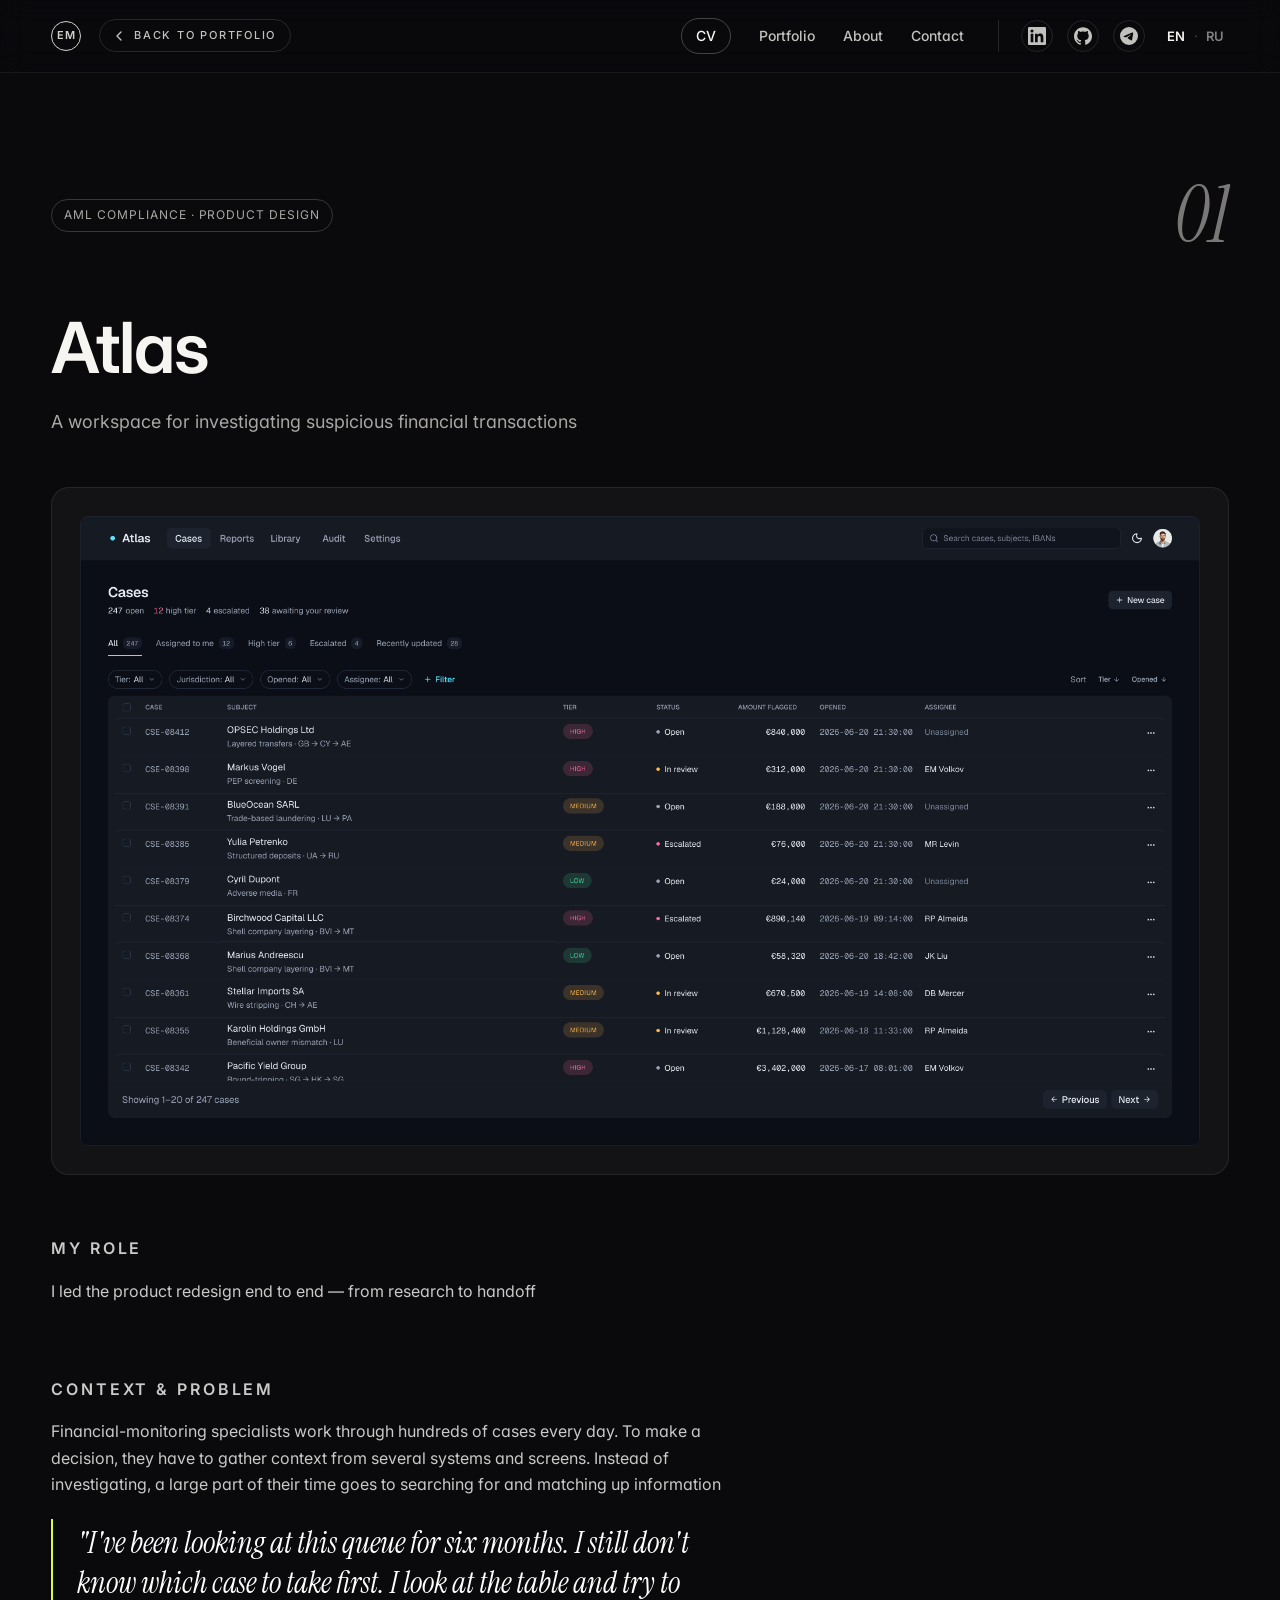
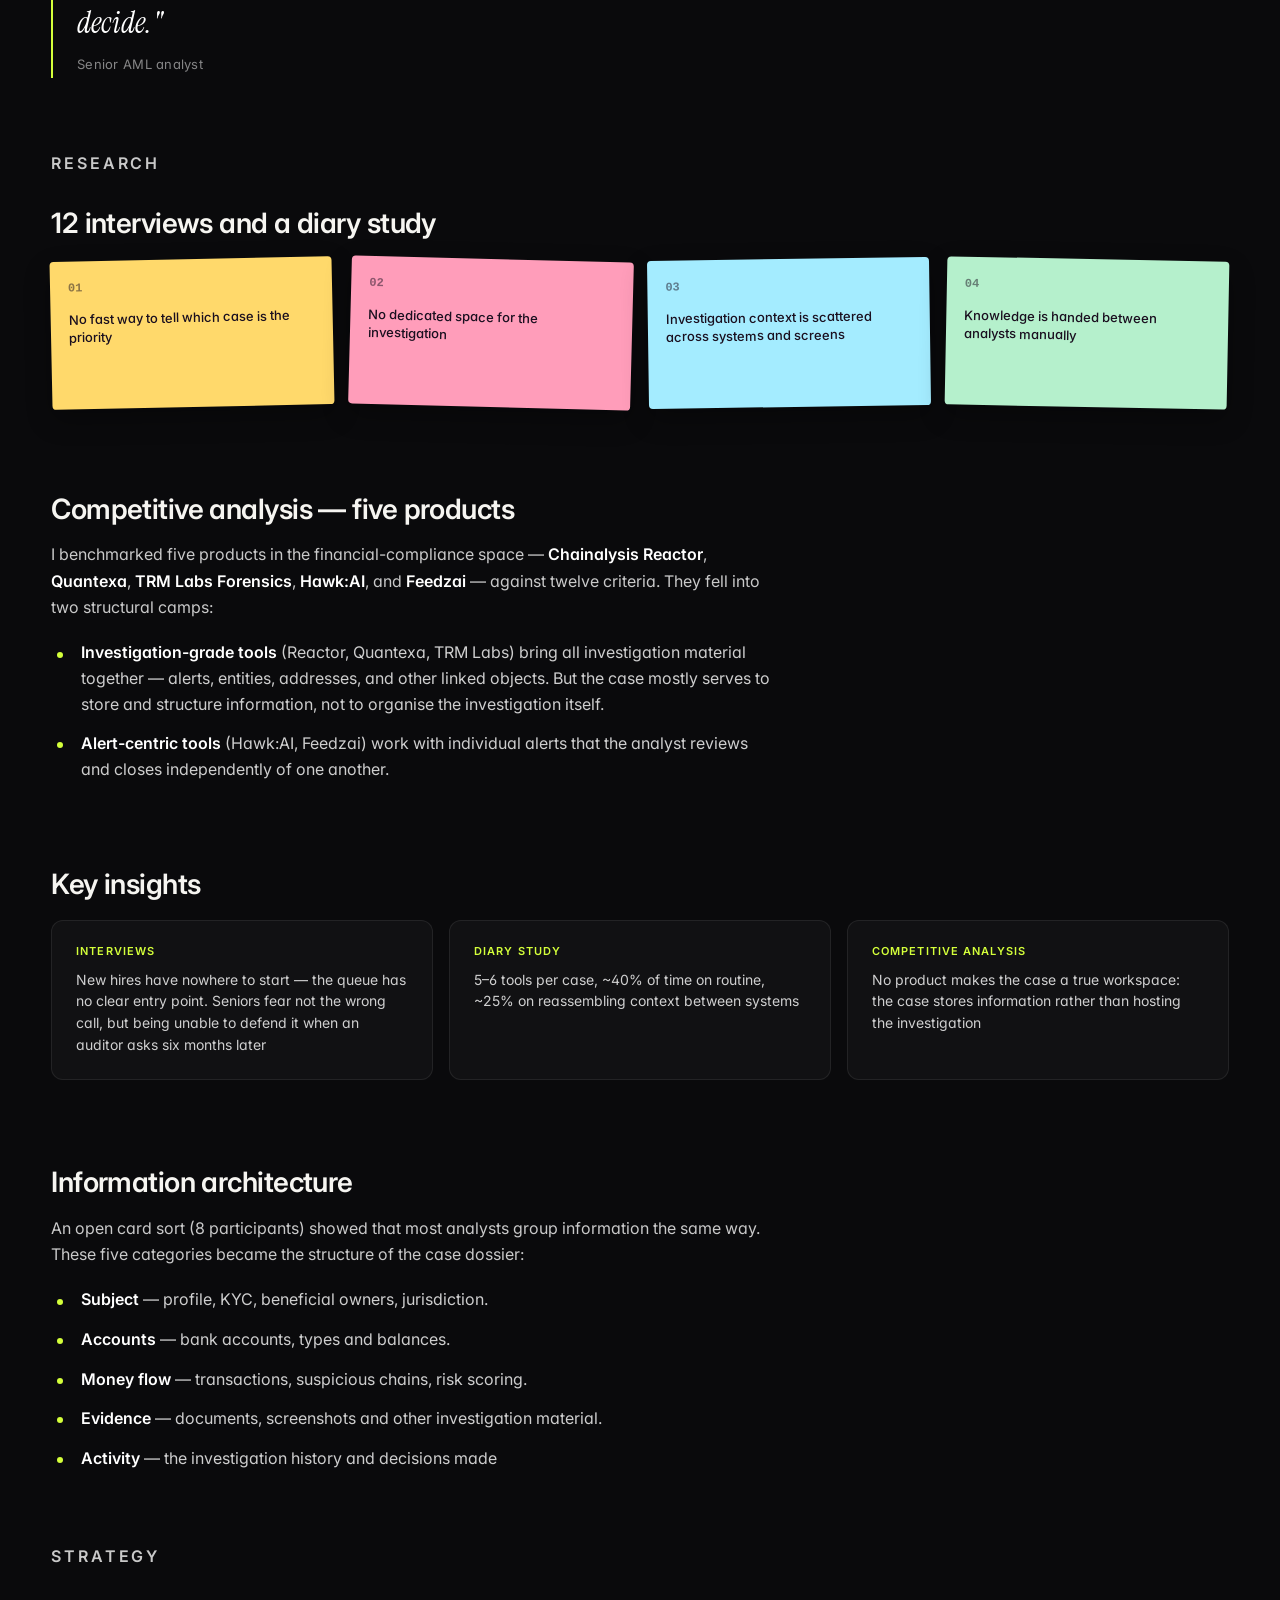
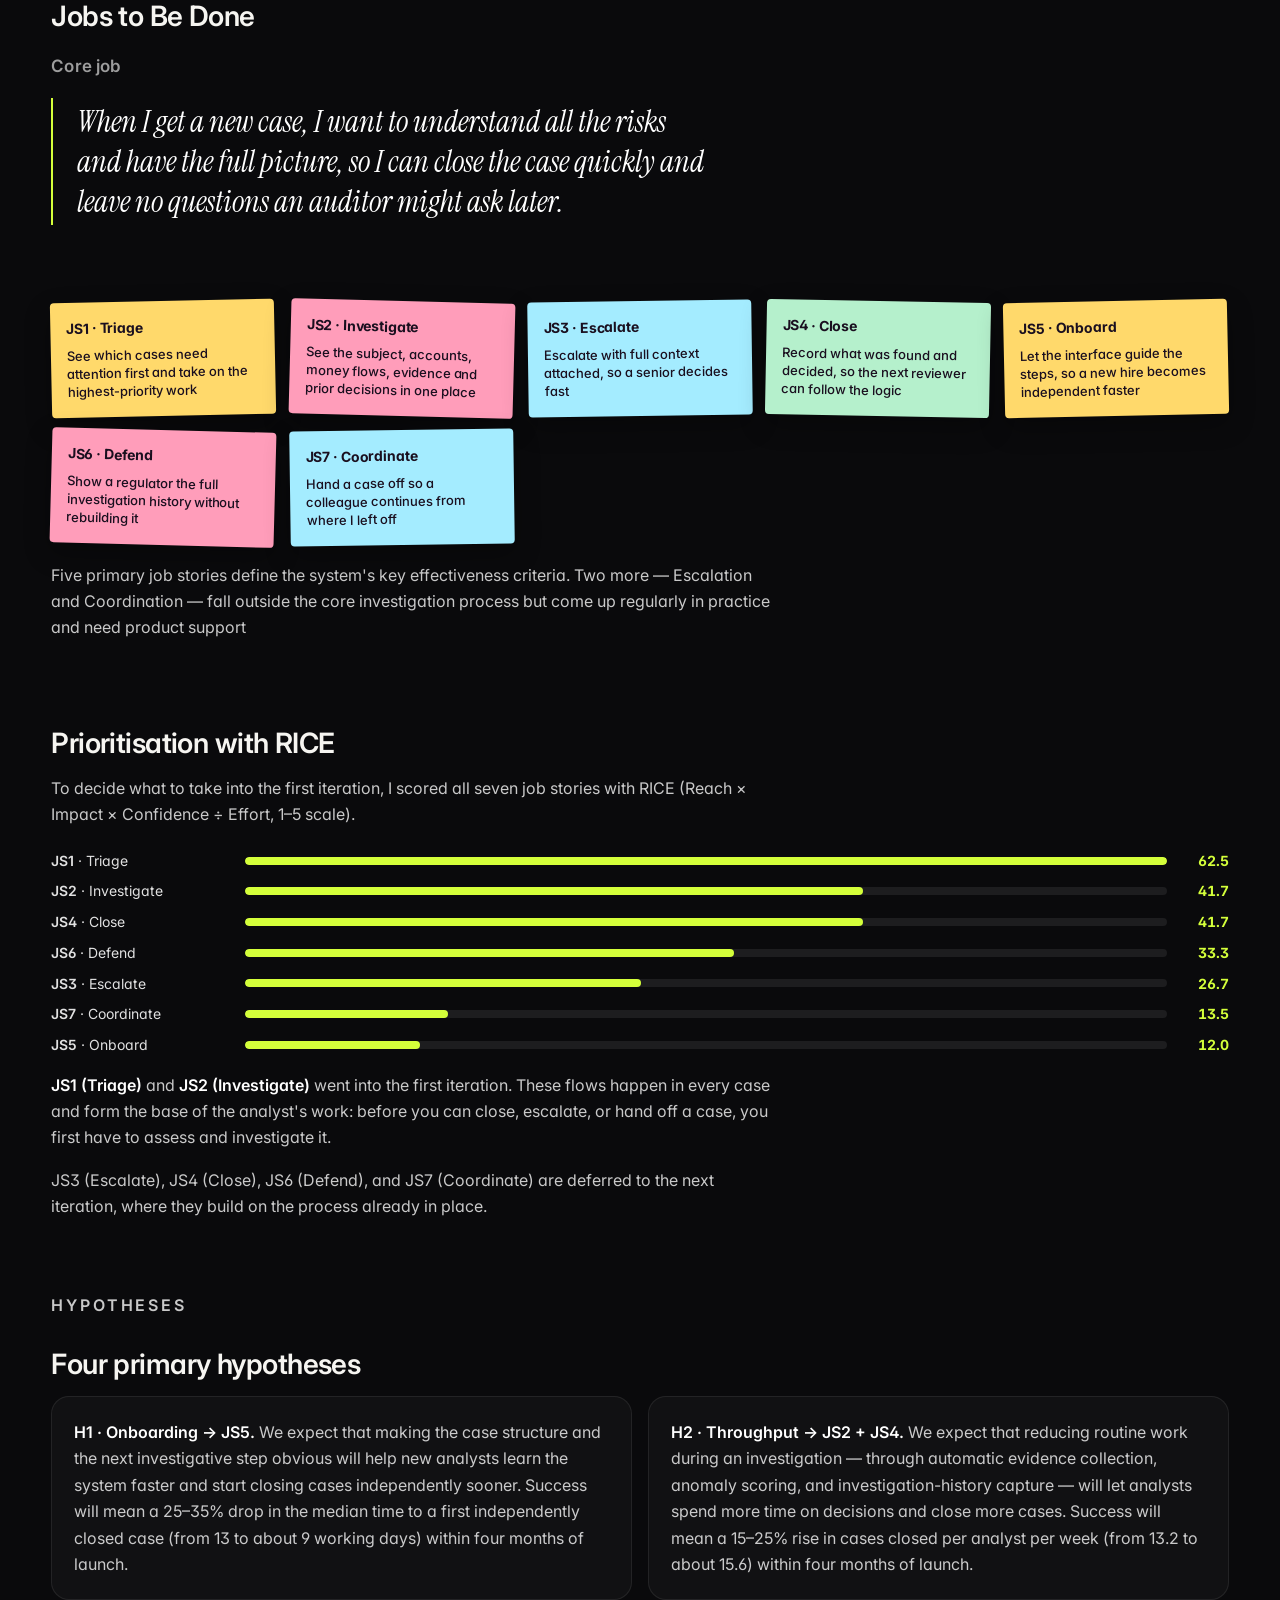
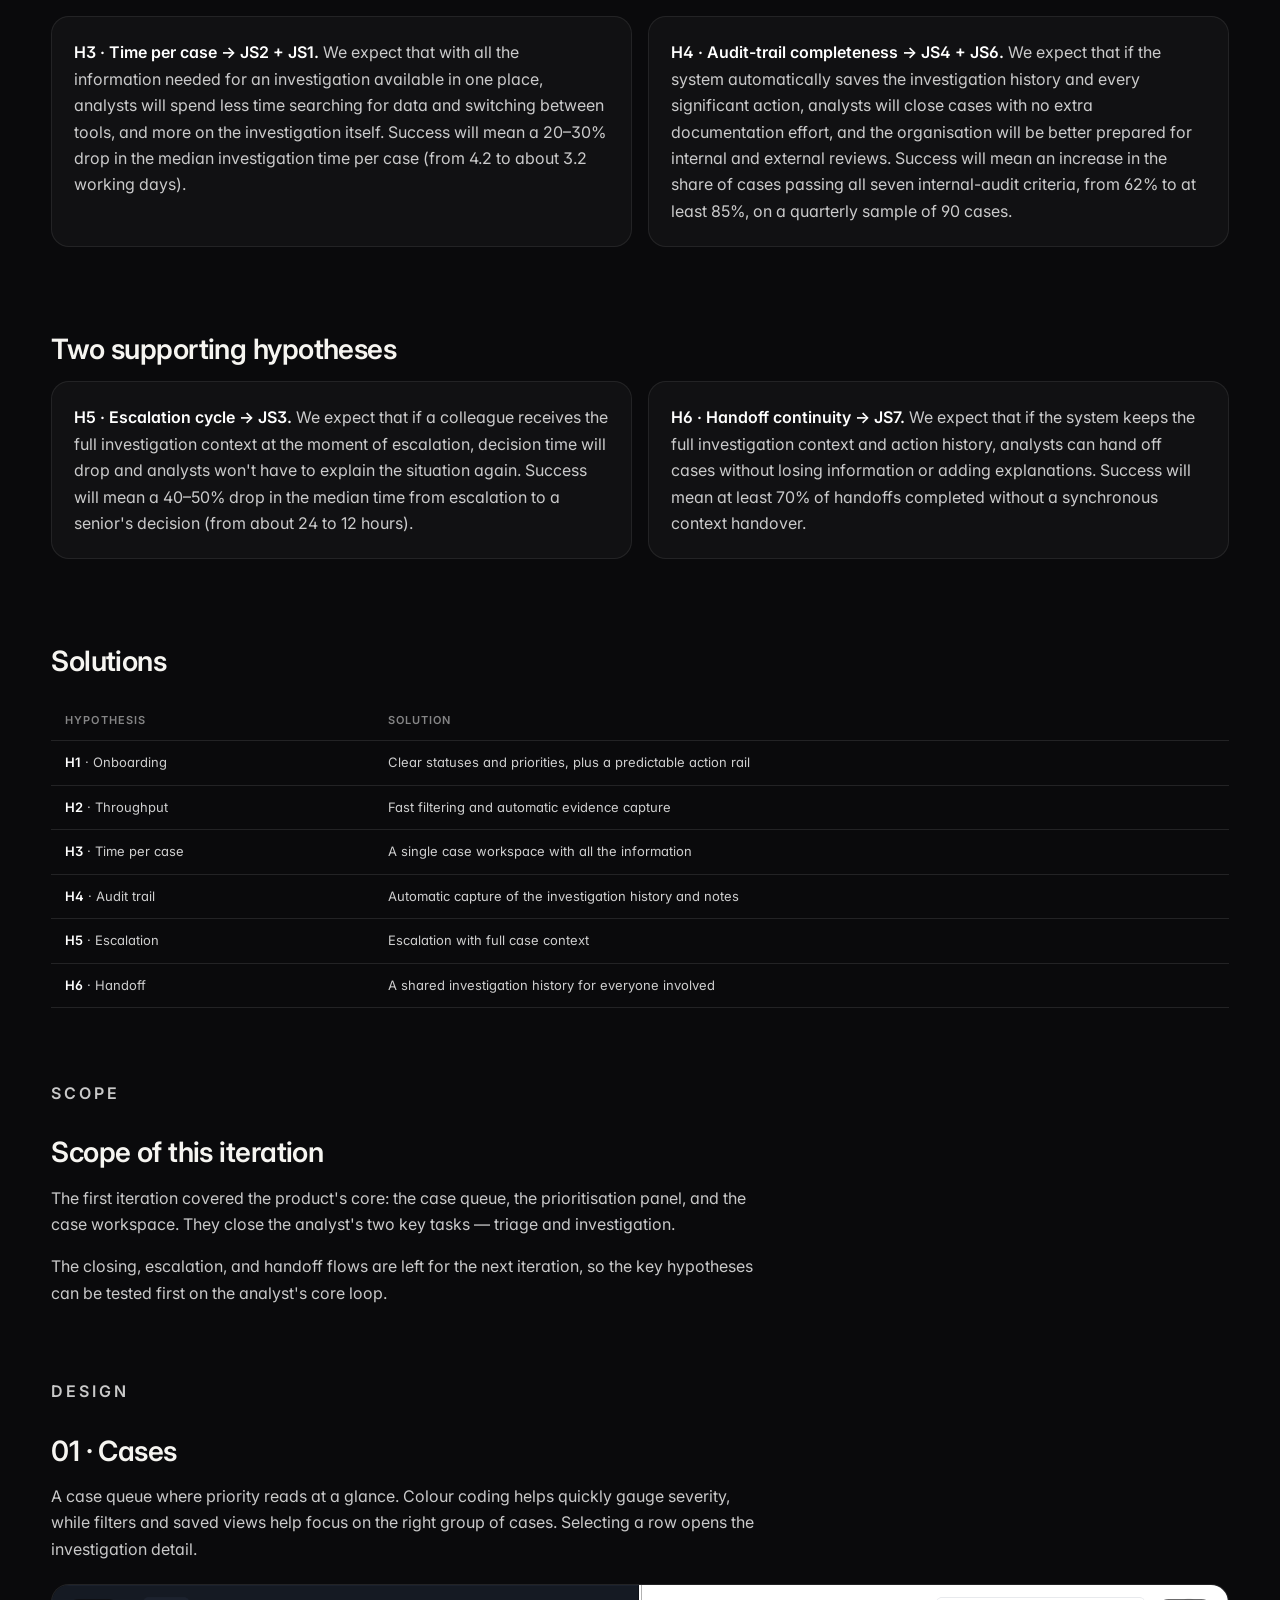
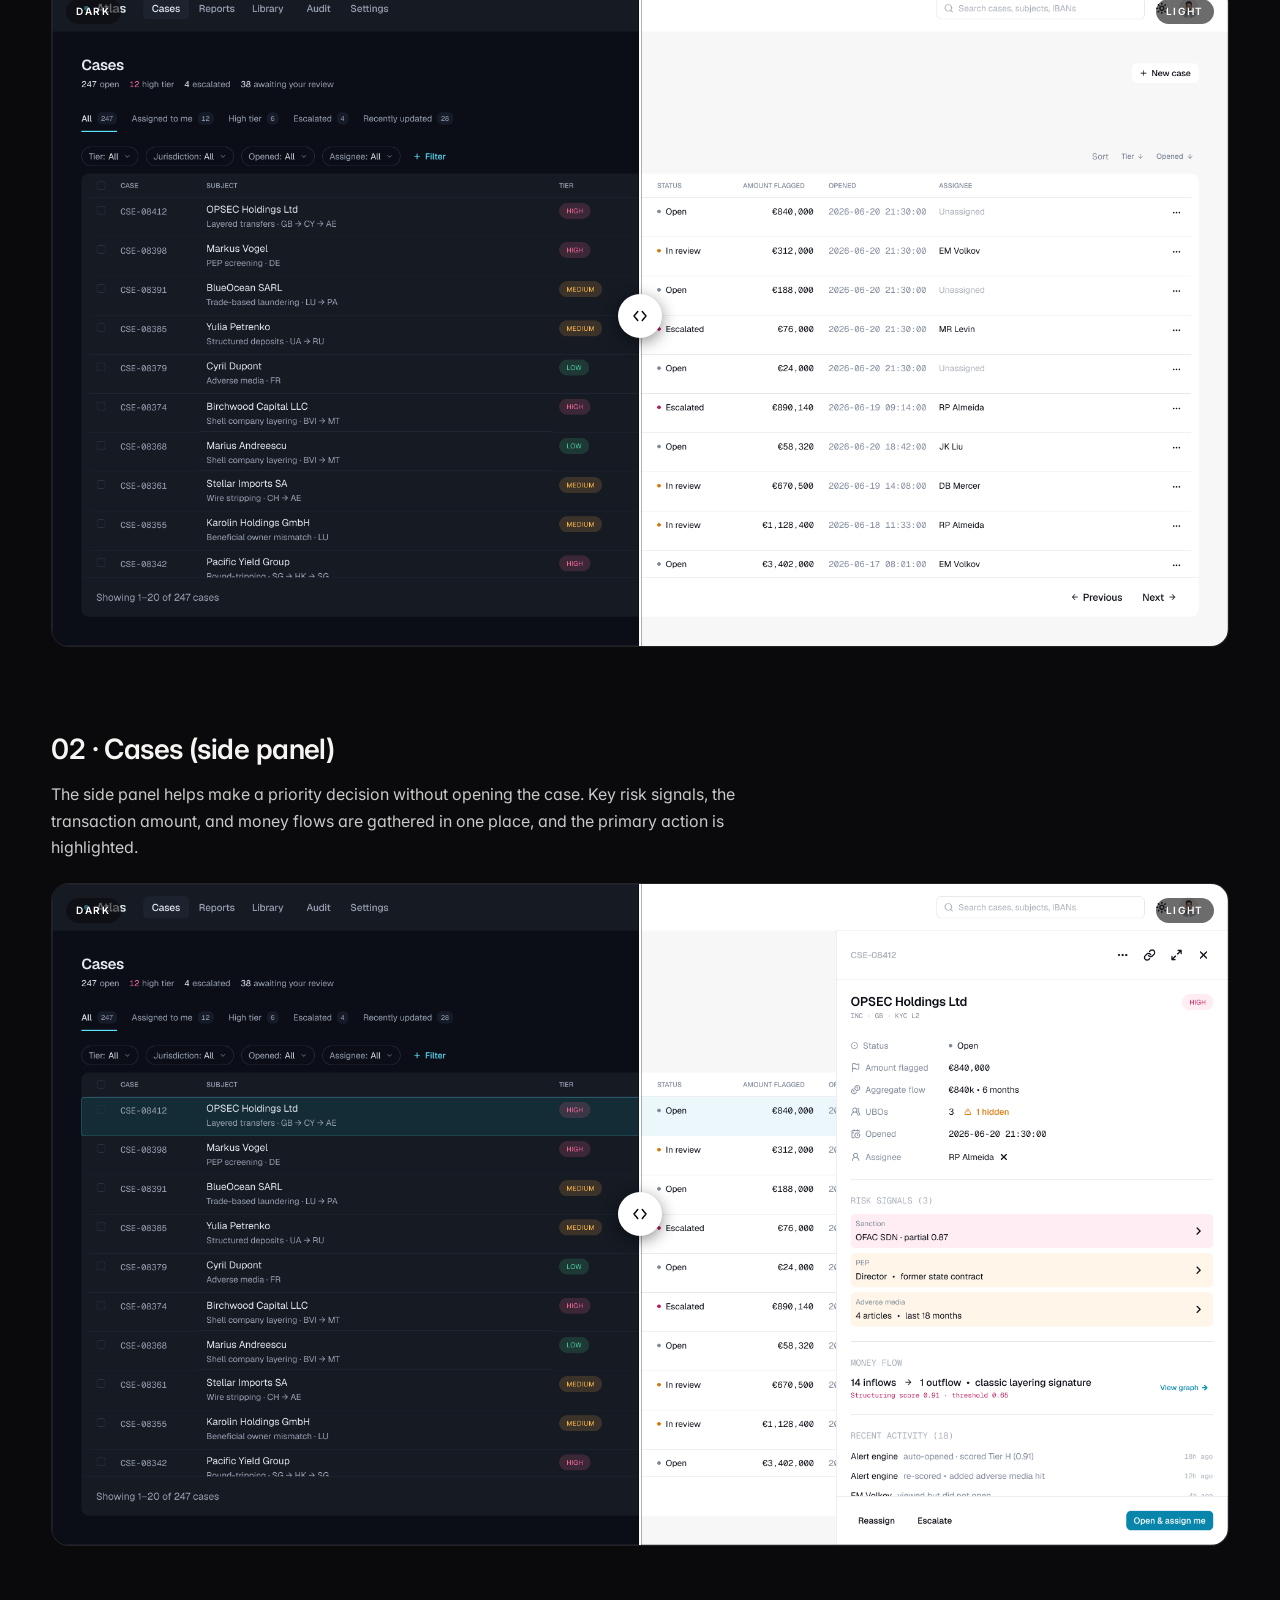
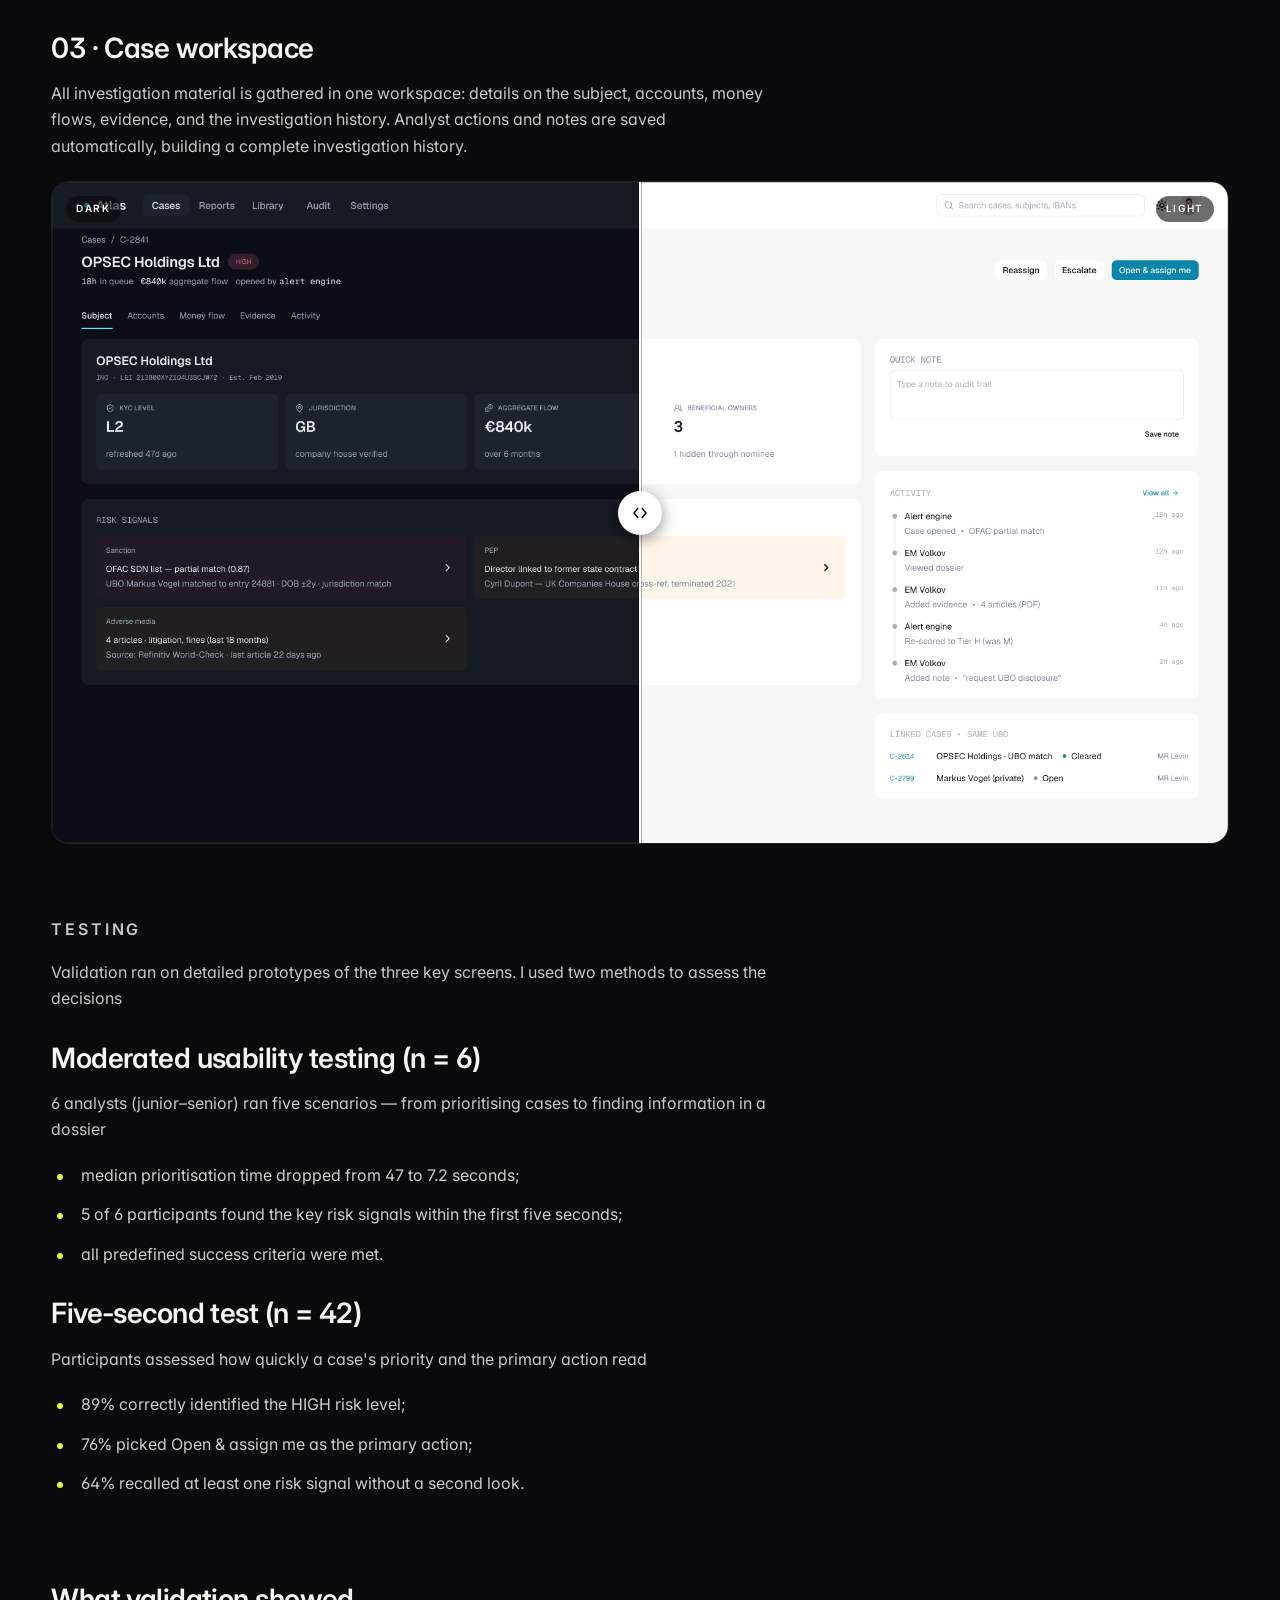
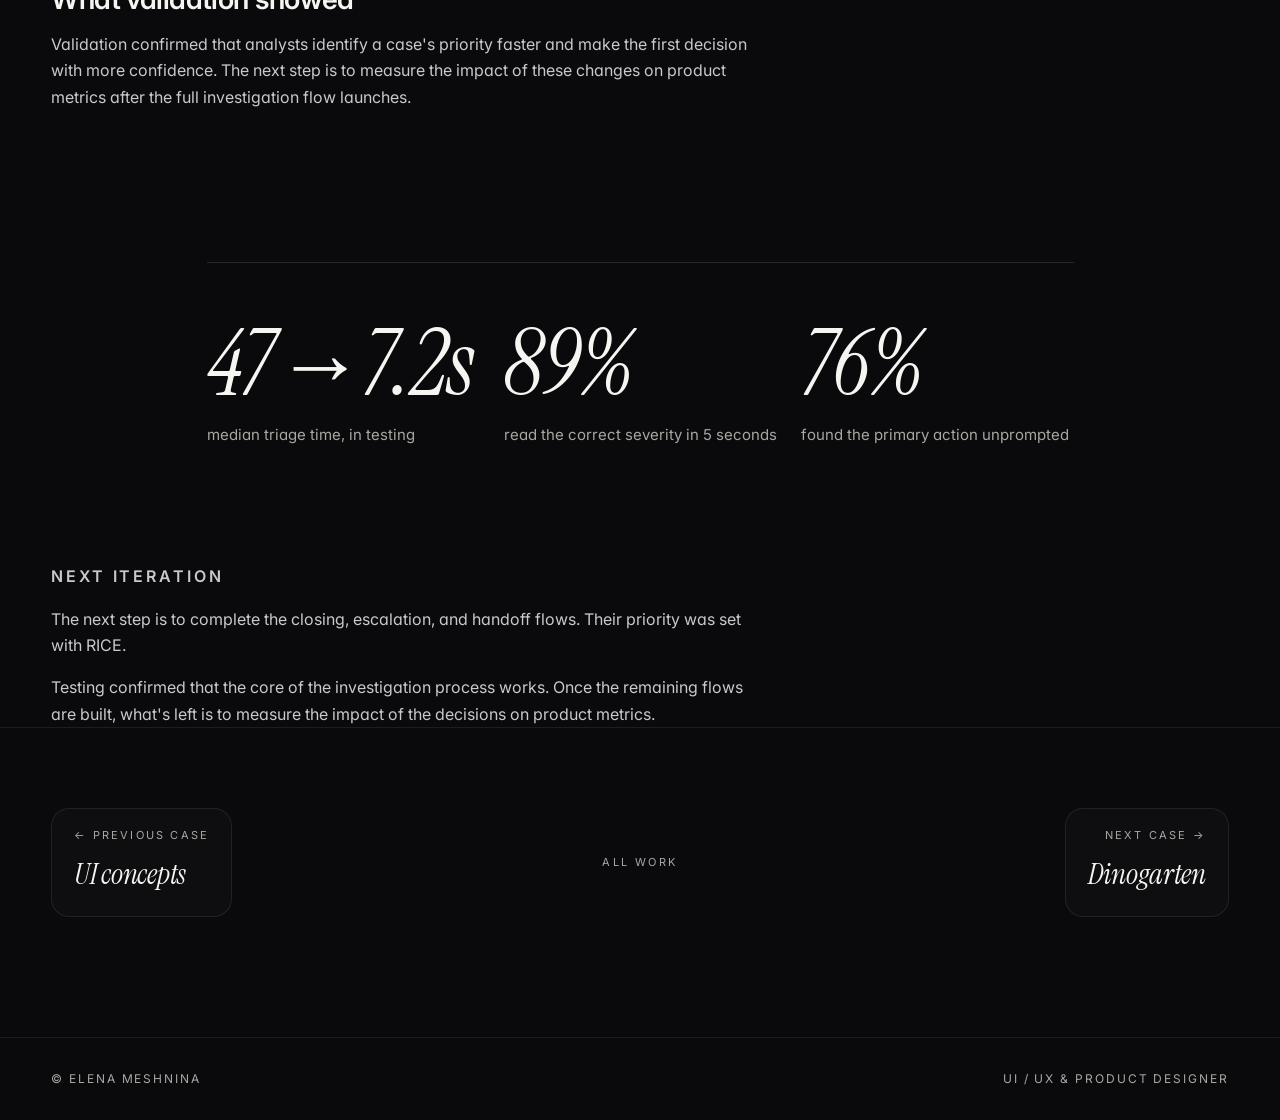
==== cases/atlas/index.html @ 2116d054 "Add new case and remove stale ones" ====
<!doctype html>
<html lang="en">
<head>
  <meta charset="utf-8" />
  <meta name="viewport" content="width=device-width,initial-scale=1,viewport-fit=cover" />
  <title>Atlas — AML triage workspace · Elena Meshnina</title>
  <meta name="description" content="Atlas — a workspace for AML compliance analysts that turns a wall of risk signals into a decision in seconds. Research, UX, UI and a design system." />
  <meta name="author" content="Elena Meshnina" />
  <meta name="theme-color" content="#0a0a0c" />
  <link rel="canonical" href="https://meshlena.github.io/cases/atlas/index.html" />
  <link rel="icon" href="/favicon.svg" type="image/svg+xml" />

  <!-- Open Graph / social -->
  <meta property="og:type" content="article" />
  <meta property="og:site_name" content="Elena Meshnina" />
  <meta property="og:title" content="Atlas — AML triage workspace · Elena Meshnina" />
  <meta property="og:description" content="A workspace for AML compliance analysts that turns a wall of risk signals into a decision in seconds." />
  <meta property="og:url" content="https://meshlena.github.io/cases/atlas/index.html" />
  <meta property="og:image" content="https://meshlena.github.io/cases/atlas/assets/01-queue-default.png" />
  <meta name="twitter:card" content="summary_large_image" />
  <meta name="twitter:title" content="Atlas — AML triage workspace · Elena Meshnina" />
  <meta name="twitter:description" content="A workspace for AML compliance analysts that turns a wall of risk signals into a decision in seconds." />
  <meta name="twitter:image" content="https://meshlena.github.io/cases/atlas/assets/01-queue-default.png" />

  <link rel="preconnect" href="https://fonts.googleapis.com">
  <link rel="preconnect" href="https://fonts.gstatic.com" crossorigin>
  <link href="https://fonts.googleapis.com/css2?family=Inter:wght@300;400;500;600;700;800&family=Instrument+Serif:ital@0;1&display=swap" rel="stylesheet">
  <link rel="stylesheet" href="../../styles.css" />

  <style>
    .case[data-case="atlas"] .atlas { max-width: var(--maxw); margin: 0 auto; display: flex; flex-direction: column; gap: clamp(44px, 8vh, 96px); }
    .case[data-case="atlas"] .atlas-block { display: flex; flex-direction: column; gap: 16px; }
    .case[data-case="atlas"] .atlas-block > h2 {
      font-size: clamp(28px, 4vw, 50px); letter-spacing: -0.025em; line-height: 1.04; margin: 0; max-width: 22ch;
    }
    .case[data-case="atlas"] .atlas-block h3 {
      font-size: clamp(20px, 2.2vw, 28px); letter-spacing: -0.02em; line-height: 1.15; margin: 14px 0 0;
    }
    .case[data-case="atlas"] .atlas-block h4 {
      font-size: clamp(15px, 1.4vw, 17px); font-weight: 600; letter-spacing: 0.01em; line-height: 1.2; margin: 8px 0 0; color: rgba(255,255,255,0.6);
    }
    .case[data-case="atlas"] .atlas-block p {
      font-size: clamp(16px, 1.2vw, 18px); line-height: 1.65; color: rgba(255,255,255,0.78); margin: 0; max-width: 72ch;
    }
    .case[data-case="atlas"] .atlas-block p strong { color: #fff; font-weight: 600; }

    /* lists */
    .case[data-case="atlas"] .atlas-ol, .case[data-case="atlas"] .atlas-ul { margin: 4px 0 0; padding: 0; list-style: none; display: grid; gap: 14px; counter-reset: a; }
    .case[data-case="atlas"] .atlas-ol li, .case[data-case="atlas"] .atlas-ul li {
      position: relative; padding-left: 30px;
      font-size: clamp(15px, 1.1vw, 17px); line-height: 1.6; color: rgba(255,255,255,0.8); max-width: 72ch;
    }
    .case[data-case="atlas"] .atlas-ol li { counter-increment: a; }
    .case[data-case="atlas"] .atlas-ol li::before {
      content: counter(a); position: absolute; left: 0; top: 0.05em;
      font-size: 12px; font-weight: 600; color: var(--accent);
      width: 20px; height: 20px; border: 1px solid rgba(212,255,58,0.4); border-radius: 50%;
      display: inline-flex; align-items: center; justify-content: center;
    }
    .case[data-case="atlas"] .atlas-ul li::before {
      content: ''; position: absolute; left: 6px; top: 0.7em; width: 6px; height: 6px; border-radius: 50%; background: var(--accent);
    }
    .case[data-case="atlas"] .atlas-ol li strong, .case[data-case="atlas"] .atlas-ul li strong { color: #fff; font-weight: 600; }

    /* quote */
    .case[data-case="atlas"] .atlas-quote { margin: 6px 0 0; border-left: 2px solid var(--accent); padding: 4px 0 4px 24px; max-width: 60ch; }
    .case[data-case="atlas"] .atlas-quote p {
      font-family: var(--serif); font-style: italic; font-weight: 400;
      font-size: clamp(20px, 2.4vw, 30px); line-height: 1.32; color: #fff; margin: 0;
    }
    .case[data-case="atlas"] .atlas-quote cite { display: block; margin-top: 12px; font-style: normal; font-size: 13px; letter-spacing: 0.02em; color: rgba(255,255,255,0.5); }

    /* tables */
    .case[data-case="atlas"] .atlas-tablewrap { overflow-x: auto; margin: 6px 0 0; -webkit-overflow-scrolling: touch; }
    .case[data-case="atlas"] table.atlas-table { width: 100%; border-collapse: collapse; min-width: 520px; font-size: clamp(13px, 1vw, 15px); }
    .case[data-case="atlas"] .atlas-table th, .case[data-case="atlas"] .atlas-table td {
      text-align: left; padding: 12px 14px; border-bottom: 1px solid rgba(255,255,255,0.1); vertical-align: top; line-height: 1.5;
    }
    .case[data-case="atlas"] .atlas-table th {
      font-size: 11px; letter-spacing: 0.1em; text-transform: uppercase; color: rgba(255,255,255,0.5); font-weight: 600; white-space: nowrap;
    }
    .case[data-case="atlas"] .atlas-table td { color: rgba(255,255,255,0.8); }
    .case[data-case="atlas"] .atlas-table td strong { color: #fff; font-weight: 600; }
    .case[data-case="atlas"] .atlas-table .num { text-align: center; font-variant-numeric: tabular-nums; white-space: nowrap; color: rgba(255,255,255,0.7); }
    .case[data-case="atlas"] .atlas-table .rice { text-align: center; font-weight: 700; color: var(--accent); font-variant-numeric: tabular-nums; }

    /* hypotheses */
    .case[data-case="atlas"] .atlas-hyp { display: grid; grid-template-columns: 1fr 1fr; gap: 16px; }
    .case[data-case="atlas"] .atlas-hyp p { background: rgba(255,255,255,0.03); border: 1px solid rgba(255,255,255,0.08); border-radius: var(--radius); padding: clamp(16px, 2vw, 22px); max-width: none; }

    /* screen shots */
    .case[data-case="atlas"] .case-flow__visual {
      background: rgba(255,255,255,0.04); border: 1px solid rgba(255,255,255,0.08);
      border-radius: var(--radius); padding: clamp(10px, 1.6vw, 22px); overflow: hidden;
    }
    .case[data-case="atlas"] .case-flow__visual img { width: 100%; height: auto; display: block; border-radius: 8px; cursor: zoom-in; }
    .case[data-case="atlas"] .atlas-pair { display: grid; grid-template-columns: 1fr 1fr; gap: clamp(12px, 2vw, 20px); }
    .case[data-case="atlas"] .atlas-cap { font-size: 12px; letter-spacing: 0.04em; color: rgba(255,255,255,0.5); margin: 10px 0 0; }

    /* hero cover on a backing, like the design shots */
    .case[data-case="atlas"] .case__cover { background: rgba(255,255,255,0.04); border: 1px solid rgba(255,255,255,0.08); border-radius: var(--radius); padding: clamp(14px,2.2vw,34px); aspect-ratio: auto; overflow: visible; margin-top: clamp(28px,4vw,52px); }
    .case[data-case="atlas"] .case__cover img { display: block; width: 100%; height: auto; object-fit: contain; transform: none !important; border-radius: 8px; }

    /* research problem stickers */
    .case[data-case="atlas"] .atlas-stickers { display: grid; grid-template-columns: repeat(4,1fr); gap: 16px; margin-top: 4px; }
    .case[data-case="atlas"] .atlas-sticky { border-radius: 4px; padding: 18px 18px 22px; min-height: 148px; display: flex; flex-direction: column; gap: 12px; box-shadow: 0 10px 26px rgba(0,0,0,0.3); }
    .case[data-case="atlas"] .atlas-sticky--y { background: #FFD96B; transform: rotate(-1.2deg); }
    .case[data-case="atlas"] .atlas-sticky--p { background: #FF9DBA; transform: rotate(1.5deg); }
    .case[data-case="atlas"] .atlas-sticky--c { background: #A4ECFF; transform: rotate(-0.8deg); }
    .case[data-case="atlas"] .atlas-sticky--g { background: #B5F0CC; transform: rotate(1.1deg); }
    .case[data-case="atlas"] .atlas-sticky__n { font-family: var(--mono, ui-monospace, SFMono-Regular, monospace); font-size: 12px; font-weight: 700; color: rgba(26,15,31,0.5); }
    .case[data-case="atlas"] .atlas-sticky p { font-size: 13px; line-height: 1.4; font-weight: 500; color: #1A0F1F; margin: 0; max-width: none; }

    /* key insights cards */
    .case[data-case="atlas"] .atlas-insights { display: grid; grid-template-columns: repeat(3,1fr); gap: 16px; margin-top: 4px; }
    .case[data-case="atlas"] .atlas-insight { background: rgba(255,255,255,0.03); border: 1px solid rgba(255,255,255,0.08); border-radius: 12px; padding: clamp(18px,2vw,24px); display: flex; flex-direction: column; gap: 10px; }
    .case[data-case="atlas"] .atlas-insight h4 { font-size: 11px; letter-spacing: 0.1em; text-transform: uppercase; color: var(--accent); margin: 0; font-weight: 600; }
    .case[data-case="atlas"] .atlas-insight p { font-size: clamp(14px,1.05vw,16px); line-height: 1.55; color: rgba(255,255,255,0.8); margin: 0; max-width: none; }

    /* uniform 16px body text */
    .case[data-case="atlas"] .atlas-block > p,
    .case[data-case="atlas"] .atlas-ol li,
    .case[data-case="atlas"] .atlas-ul li,
    .case[data-case="atlas"] .atlas-hyp p { font-size: 16px; }

    /* job-story stickers */
    .case[data-case="atlas"] .atlas-jobs { display: grid; grid-template-columns: repeat(auto-fit, minmax(220px,1fr)); gap: 14px; margin-top: 4px; }
    .case[data-case="atlas"] .atlas-jobs .atlas-sticky { min-height: auto; padding: 15px 16px 17px; gap: 7px; }
    .case[data-case="atlas"] .atlas-jobs h5 { font-size: 14px; font-weight: 700; color: #1A0F1F; margin: 0; letter-spacing: -0.01em; }
    .case[data-case="atlas"] .atlas-jobs p { font-size: 13px; line-height: 1.4; color: #1A0F1F; margin: 0; font-weight: 500; }

    /* RICE compact ranked bars */
    .case[data-case="atlas"] .atlas-rice { display: grid; gap: 9px; margin-top: 6px; }
    .case[data-case="atlas"] .atlas-rice__row { display: grid; grid-template-columns: minmax(120px,180px) 1fr 48px; align-items: center; gap: 14px; }
    .case[data-case="atlas"] .atlas-rice__name { font-size: 14px; color: rgba(255,255,255,0.88); }
    .case[data-case="atlas"] .atlas-rice__name strong { font-weight: 600; }
    .case[data-case="atlas"] .atlas-rice__bar { height: 8px; border-radius: 999px; background: rgba(255,255,255,0.08); overflow: hidden; }
    .case[data-case="atlas"] .atlas-rice__fill { display: block; height: 100%; background: var(--accent); border-radius: 999px; }
    .case[data-case="atlas"] .atlas-rice__score { text-align: right; font-weight: 700; color: var(--accent); font-variant-numeric: tabular-nums; font-size: 14px; }

    /* dark / light comparison slider for screens */
    .case[data-case="atlas"] .fix__compare { position: relative; --pos: 50%; width: 100%; margin: 6px 0 0; border-radius: var(--radius); overflow: hidden; border: 1px solid rgba(255,255,255,0.1); background: #0a0a0c; touch-action: none; user-select: none; cursor: ew-resize; }
    .case[data-case="atlas"] .fix__compare img { display: block; width: 100%; height: auto; pointer-events: none; }
    .case[data-case="atlas"] .fix__compare__after { position: absolute; inset: 0; clip-path: inset(0 0 0 var(--pos)); }
    .case[data-case="atlas"] .fix__compare__after img { position: absolute; inset: 0; width: 100%; height: 100%; }
    .case[data-case="atlas"] .fix__compare__bar { position: absolute; top: 0; bottom: 0; left: var(--pos); width: 2px; background: #fff; transform: translateX(-1px); box-shadow: 0 0 0 1px rgba(0,0,0,0.3); pointer-events: none; }
    .case[data-case="atlas"] .fix__compare__knob { position: absolute; top: 50%; left: var(--pos); width: 44px; height: 44px; margin: -22px 0 0 -22px; border-radius: 50%; background: #fff; color: #0a0a0c; border: none; box-shadow: 0 4px 16px rgba(0,0,0,0.45); display: flex; align-items: center; justify-content: center; cursor: ew-resize; touch-action: none; }
    .case[data-case="atlas"] .fix__compare__knob:focus-visible { outline: 2px solid var(--accent); outline-offset: 3px; }
    .case[data-case="atlas"] .fix__compare__tag { position: absolute; top: 14px; z-index: 2; font-size: 10px; letter-spacing: 0.16em; text-transform: uppercase; font-weight: 600; padding: 5px 10px; border-radius: 999px; color: #fff; background: rgba(10,10,12,0.6); pointer-events: none; }
    .case[data-case="atlas"] .fix__compare__tag--before { left: 14px; }
    .case[data-case="atlas"] .fix__compare__tag--after { right: 14px; }

    /* two-col intro grid */
    .case[data-case="atlas"] .atlas-grid { display: grid; grid-template-columns: 1.1fr 0.9fr; gap: clamp(28px, 5vw, 72px); align-items: start; }

    /* keep results-strip captions compact: the shared rule enlarges every span in the cell */
    .case[data-case="atlas"] .case__results-grid > div p span {
      display: inline; font-family: var(--sans); font-style: normal; font-weight: 400;
      font-size: 15px; line-height: 1.5; margin: 0; color: var(--fg-dim);
    }

    @media (max-width: 760px) {
      .case[data-case="atlas"] .atlas-grid { grid-template-columns: 1fr; gap: 24px; }
      .case[data-case="atlas"] .atlas-pair { grid-template-columns: 1fr; }
      .case[data-case="atlas"] .atlas-stickers { grid-template-columns: 1fr 1fr; }
      .case[data-case="atlas"] .atlas-insights { grid-template-columns: 1fr; }
      .case[data-case="atlas"] .atlas-hyp { grid-template-columns: 1fr; }
      .case[data-case="atlas"] .atlas-rice__row { grid-template-columns: minmax(90px,1fr) 1.3fr 44px; gap: 10px; }
    }
  </style>

  <!-- i18n: pick language before paint (saved choice -> browser -> English) -->
  <script>
    window.__i18n = {
      en: { title: "Atlas — AML triage workspace · Elena Meshnina", desc: "A workspace for AML compliance analysts that turns a wall of risk signals into a decision in seconds." },
      ru: { title: "Atlas — рабочее пространство для AML-триажа · Елена Мешнина", desc: "Рабочее пространство для финансовых комплаенс-аналитиков, которое превращает стену риск-сигналов в решение за секунды." }
    };
    (function () {
      var saved = null;
      try { saved = localStorage.getItem("site-lang"); } catch (e) {}
      var nav = (navigator.language || navigator.userLanguage || "en").toLowerCase();
      var lang = saved || (nav.indexOf("ru") === 0 ? "ru" : "en");
      if (lang !== "en" && lang !== "ru") lang = "en";
      document.documentElement.setAttribute("lang", lang);
      var m = window.__i18n[lang];
      if (m) {
        document.title = m.title;
        var md = document.querySelector('meta[name="description"]');
        if (md) md.setAttribute("content", m.desc);
      }
    })();
  </script>
</head>
<body>

<header class="nav">
  <div class="nav__left">
    <a class="nav__logo" href="../../index.html">
      <span class="nav__logo-mark">EM</span>
    </a>
    <a class="case-page__back" href="../../portfolio.html">
      <svg width="12" height="12" viewBox="0 0 12 12" fill="none" aria-hidden="true">
        <path d="M7 2L3 6L7 10" stroke="currentColor" stroke-width="1.4" stroke-linecap="round" stroke-linejoin="round"/>
      </svg>
      <span data-lang="en">Back to portfolio</span><span data-lang="ru">Назад к&nbsp;портфолио</span>
    </a>
  </div>
  <nav class="nav__links">
    <a class="nav__cv" href="https://drive.google.com/file/d/12Ta2eBWsoasW1WxpJvM2IOqPrqqzx4fJ/view?usp=drive_link" target="_blank" rel="noopener" data-lang="en">CV</a>
    <a class="nav__cv" href="https://drive.google.com/file/d/12idHV0poSKtOPqxzbGs6QoRKvgf6kzxC/view?usp=drive_link" target="_blank" rel="noopener" data-lang="ru">Резюме</a>
    <a href="../../portfolio.html"><span data-lang="en">Portfolio</span><span data-lang="ru">Портфолио</span></a>
    <a href="../../index.html#about"><span data-lang="en">About</span><span data-lang="ru">Обо мне</span></a>
    <a href="../../index.html#contact"><span data-lang="en">Contact</span><span data-lang="ru">Контакты</span></a>
    <span class="nav__social-group">
      <a class="nav__social" href="https://www.linkedin.com/in/elena-meshnina-862780237/" aria-label="LinkedIn" target="_blank" rel="noopener">
        <svg viewBox="0 0 24 24" width="18" height="18" fill="currentColor" aria-hidden="true"><path d="M20.447 20.452h-3.554v-5.569c0-1.328-.027-3.037-1.852-3.037-1.853 0-2.136 1.445-2.136 2.939v5.667H9.351V9h3.414v1.561h.046c.477-.9 1.637-1.852 3.37-1.852 3.601 0 4.267 2.37 4.267 5.455v6.288zM5.337 7.433a2.062 2.062 0 01-2.063-2.065 2.063 2.063 0 112.063 2.065zm1.782 13.019H3.555V9h3.564v11.452zM22.225 0H1.771C.792 0 0 .774 0 1.729v20.542C0 23.227.792 24 1.771 24h20.451C23.2 24 24 23.227 24 22.271V1.729C24 .774 23.2 0 22.222 0h.003z"/></svg>
      </a>
      <a class="nav__social" href="https://github.com/meshlena" aria-label="GitHub" target="_blank" rel="noopener">
        <svg viewBox="0 0 24 24" width="18" height="18" fill="currentColor" aria-hidden="true"><path d="M12 .297c-6.63 0-12 5.373-12 12 0 5.303 3.438 9.8 8.205 11.385.6.113.82-.258.82-.577 0-.285-.01-1.04-.015-2.04-3.338.724-4.042-1.61-4.042-1.61C4.422 18.07 3.633 17.7 3.633 17.7c-1.087-.744.084-.729.084-.729 1.205.084 1.838 1.236 1.838 1.236 1.07 1.835 2.809 1.305 3.495.998.108-.776.417-1.305.76-1.605-2.665-.3-5.466-1.332-5.466-5.93 0-1.31.465-2.38 1.235-3.22-.135-.303-.54-1.523.105-3.176 0 0 1.005-.322 3.3 1.23.96-.267 1.98-.399 3-.405 1.02.006 2.04.138 3 .405 2.28-1.552 3.285-1.23 3.285-1.23.645 1.653.24 2.873.12 3.176.765.84 1.23 1.91 1.23 3.22 0 4.61-2.805 5.625-5.475 5.92.42.36.81 1.096.81 2.22 0 1.606-.015 2.896-.015 3.286 0 .315.21.69.825.57C20.565 22.092 24 17.592 24 12.297c0-6.627-5.373-12-12-12"/></svg>
      </a>
      <a class="nav__social" href="https://t.me/elena_m239" aria-label="Telegram" target="_blank" rel="noopener">
        <svg viewBox="0 0 24 24" width="18" height="18" fill="currentColor" aria-hidden="true"><path d="M11.944 0A12 12 0 0 0 0 12a12 12 0 0 0 12 12 12 12 0 0 0 12-12A12 12 0 0 0 12 0a12 12 0 0 0-.056 0zm4.962 7.224c.1-.002.321.023.465.14a.506.506 0 0 1 .171.325c.016.093.036.306.02.472-.18 1.898-.962 6.502-1.36 8.627-.168.9-.499 1.201-.82 1.231-.696.065-1.225-.46-1.9-.902-1.056-.693-1.653-1.124-2.678-1.8-1.185-.78-.417-1.21.258-1.91.177-.184 3.247-2.977 3.307-3.23.007-.032.014-.15-.056-.212s-.174-.041-.249-.024c-.106.024-1.793 1.14-5.061 3.345-.48.33-.913.49-1.302.48-.428-.008-1.252-.241-1.865-.44-.752-.245-1.349-.374-1.297-.789.027-.216.325-.437.893-.663 3.498-1.524 5.83-2.529 6.998-3.014 3.332-1.386 4.025-1.627 4.476-1.635z"/></svg>
      </a>
    </span>
  </nav>
  <div class="nav__lang" role="group" aria-label="Language / Язык">
    <button type="button" class="nav__lang-btn" data-lang-btn="en" aria-label="English">EN</button>
    <span class="nav__lang-sep" aria-hidden="true">·</span>
    <button type="button" class="nav__lang-btn" data-lang-btn="ru" aria-label="Русский">RU</button>
  </div>
</header>

<main class="case-page">
<section class="case case--dark" data-case="atlas">

  <div class="case__hero">
    <div class="case__meta">
      <span class="chip"><span data-lang="en">AML compliance · Product design</span><span data-lang="ru">AML-комплаенс · Продуктовый дизайн</span></span>
      <span class="case__num">01</span>
    </div>
    <h2 class="case__title">Atlas</h2>
    <p class="case__sub"><span data-lang="en">A workspace for investigating suspicious financial transactions</span><span data-lang="ru">Рабочее пространство для&nbsp;расследования подозрительных финансовых операций</span></p>
    <div class="case__cover">
      <img src="assets/01-queue-default.png" alt="Atlas case queue — analyst home screen with colour-coded severity" />
    </div>
  </div>

  <div class="atlas">

    <!-- My role -->
    <div class="atlas-block">
      <p class="kicker"><span data-lang="en">My role</span><span data-lang="ru">Моя роль</span></p>
      <p><span data-lang="en">I led the product redesign end to end — from research to handoff</span><span data-lang="ru">Я&nbsp;провела редизайн продукта целиком — от&nbsp;исследования до&nbsp;передачи в&nbsp;разработку</span></p>
    </div>

    <!-- Context and problem -->
    <div class="atlas-block">
      <p class="kicker"><span data-lang="en">Context &amp; problem</span><span data-lang="ru">Контекст и&nbsp;проблема</span></p>
      <p><span data-lang="en">Financial-monitoring specialists work through hundreds of cases every day. To make a decision, they have to gather context from several systems and screens. Instead of investigating, a large part of their time goes to searching for and matching up information</span><span data-lang="ru">Специалисты по&nbsp;финансовому мониторингу ежедневно разбирают сотни кейсов. Чтобы&nbsp;принять решение, им&nbsp;приходится собирать контекст из&nbsp;нескольких систем и&nbsp;экранов. Вместо расследования значительная часть времени уходит на&nbsp;поиск и&nbsp;сопоставление информации</span></p>
      <div class="atlas-quote">
        <p><span data-lang="en">"I've been looking at this queue for six months. I still don't know which case to take first. I look at the table and try to decide."</span><span data-lang="ru">«Я&nbsp;смотрю на&nbsp;эту очередь полгода. До&nbsp;сих пор не&nbsp;знаю, какой кейс брать первым. Смотрю на&nbsp;таблицу и&nbsp;пытаюсь решить.»</span></p>
        <cite><span data-lang="en">Senior AML analyst</span><span data-lang="ru">Senior AML-аналитик</span></cite>
      </div>
    </div>

    <!-- Research -->
    <div class="atlas-block">
      <p class="kicker"><span data-lang="en">Research</span><span data-lang="ru">Исследование</span></p>
      <h3><span data-lang="en">12 interviews and a diary study</span><span data-lang="ru">12 интервью и&nbsp;дневниковое исследование</span></h3>
      <div class="atlas-stickers">
        <div class="atlas-sticky atlas-sticky--y"><span class="atlas-sticky__n">01</span><p><span data-lang="en">No fast way to tell which case is the priority</span><span data-lang="ru">Невозможно быстро определить приоритет</span></p></div>
        <div class="atlas-sticky atlas-sticky--p"><span class="atlas-sticky__n">02</span><p><span data-lang="en">No dedicated space for the investigation</span><span data-lang="ru">Нет отдельного пространства для&nbsp;расследования</span></p></div>
        <div class="atlas-sticky atlas-sticky--c"><span class="atlas-sticky__n">03</span><p><span data-lang="en">Investigation context is scattered across systems and screens</span><span data-lang="ru">Контекст расследования разбросан между&nbsp;системами и&nbsp;экранами</span></p></div>
        <div class="atlas-sticky atlas-sticky--g"><span class="atlas-sticky__n">04</span><p><span data-lang="en">Knowledge is handed between analysts manually</span><span data-lang="ru">Передача знаний между&nbsp;аналитиками происходит вручную</span></p></div>
      </div>
    </div>

    <div class="atlas-block">
      <h3><span data-lang="en">Competitive analysis — five products</span><span data-lang="ru">Анализ конкурентов — пять продуктов</span></h3>
      <p><span data-lang="en">I benchmarked five products in the financial-compliance space — <strong>Chainalysis Reactor</strong>, <strong>Quantexa</strong>, <strong>TRM Labs Forensics</strong>, <strong>Hawk:AI</strong>, and <strong>Feedzai</strong> — against twelve criteria. They fell into two structural camps:</span><span data-lang="ru">Я&nbsp;провела бенчмаркинг 5 продуктов в&nbsp;сфере финансового комплаенса — <strong>Chainalysis Reactor</strong>, <strong>Quantexa</strong>, <strong>TRM Labs Forensics</strong>, <strong>Hawk:AI</strong> и&nbsp;<strong>Feedzai</strong> — по&nbsp;двенадцати критериям. Продукты распались на&nbsp;два структурных лагеря:</span></p>
      <ul class="atlas-ul">
        <li><span data-lang="en"><strong>Investigation-grade tools</strong> (Reactor, Quantexa, TRM Labs) bring all investigation material together — alerts, entities, addresses, and other linked objects. But the case mostly serves to store and structure information, not to organise the investigation itself.</span><span data-lang="ru"><strong>Investigation-grade инструменты</strong> (Reactor, Quantexa, TRM Labs) объединяют все материалы расследования — алерты, сущности, адреса и&nbsp;другие связанные объекты. Но&nbsp;роль кейса в&nbsp;основном сводится к&nbsp;хранению и&nbsp;структурированию информации, а&nbsp;не к&nbsp;организации самого процесса расследования.</span></li>
        <li><span data-lang="en"><strong>Alert-centric tools</strong> (Hawk:AI, Feedzai) work with individual alerts that the analyst reviews and closes independently of one another.</span><span data-lang="ru"><strong>Alert-centric инструменты</strong> (Hawk:AI, Feedzai) работают с&nbsp;отдельными алертами, которые аналитик рассматривает и&nbsp;закрывает независимо от&nbsp;других.</span></li>
      </ul>
    </div>

    <div class="atlas-block">
      <h3><span data-lang="en">Key insights</span><span data-lang="ru">Ключевые инсайты</span></h3>
      <div class="atlas-insights">
        <div class="atlas-insight">
          <h4><span data-lang="en">Interviews</span><span data-lang="ru">Интервью</span></h4>
          <p><span data-lang="en">New hires have nowhere to start — the queue has no clear entry point. Seniors fear not the wrong call, but being unable to defend it when an auditor asks six months later</span><span data-lang="ru">Новичкам негде начать — в&nbsp;очереди нет ясной точки старта. Сеньоры боятся не&nbsp;неверного решения, а&nbsp;того, что&nbsp;не смогут защитить его перед&nbsp;аудитором через&nbsp;полгода</span></p>
        </div>
        <div class="atlas-insight">
          <h4><span data-lang="en">Diary study</span><span data-lang="ru">Дневниковое исследование</span></h4>
          <p><span data-lang="en">5–6 tools per case, ~40% of time on routine, ~25% on reassembling context between systems</span><span data-lang="ru">5–6 инструментов на&nbsp;кейс, ~40% времени — рутина, ~25% — пересборка контекста между&nbsp;системами</span></p>
        </div>
        <div class="atlas-insight">
          <h4><span data-lang="en">Competitive analysis</span><span data-lang="ru">Анализ конкурентов</span></h4>
          <p><span data-lang="en">No product makes the case a true workspace: the case stores information rather than hosting the investigation</span><span data-lang="ru">Ни&nbsp;один продукт не&nbsp;делает кейс полноценным рабочим пространством: кейс служит хранилищем, а&nbsp;не местом расследования</span></p>
        </div>
      </div>
    </div>

    <div class="atlas-block">
      <h3><span data-lang="en">Information architecture</span><span data-lang="ru">Информационная архитектура</span></h3>
      <p><span data-lang="en">An open card sort (8 participants) showed that most analysts group information the same way. These five categories became the structure of the case dossier:</span><span data-lang="ru">Открытая карточная сортировка (8 участников) показала, что&nbsp;большинство аналитиков группируют информацию одинаково. Эти пять категорий легли в&nbsp;основу структуры досье кейса:</span></p>
      <ul class="atlas-ul">
        <li><span data-lang="en"><strong>Subject</strong> — profile, KYC, beneficial owners, jurisdiction.</span><span data-lang="ru"><strong>Субъект</strong> — профиль, KYC, бенефициары, юрисдикция.</span></li>
        <li><span data-lang="en"><strong>Accounts</strong> — bank accounts, types and balances.</span><span data-lang="ru"><strong>Счета</strong> — банковские счета, типы и&nbsp;балансы.</span></li>
        <li><span data-lang="en"><strong>Money flow</strong> — transactions, suspicious chains, risk scoring.</span><span data-lang="ru"><strong>Денежные потоки</strong> — транзакции, подозрительные цепочки, оценка риска.</span></li>
        <li><span data-lang="en"><strong>Evidence</strong> — documents, screenshots and other investigation material.</span><span data-lang="ru"><strong>Доказательства</strong> — документы, скриншоты и&nbsp;другие материалы расследования.</span></li>
        <li><span data-lang="en"><strong>Activity</strong> — the investigation history and decisions made</span><span data-lang="ru"><strong>Активность</strong> — история расследования и&nbsp;принятые решения</span></li>
      </ul>
    </div>

    <!-- Jobs to Be Done -->
    <div class="atlas-block">
      <p class="kicker"><span data-lang="en">Strategy</span><span data-lang="ru">Стратегия</span></p>
      <h3>Jobs to Be Done</h3>
      <h4><span data-lang="en">Core job</span><span data-lang="ru">База</span></h4>
      <div class="atlas-quote">
        <p><span data-lang="en">When I get a new case, I want to understand all the risks and have the full picture, so I can close the case quickly and leave no questions an auditor might ask later.</span><span data-lang="ru">Когда я&nbsp;получаю новый кейс, я&nbsp;хочу понять все риски и&nbsp;получить полную информацию по&nbsp;нему, чтобы&nbsp;закрыть кейс быстро и&nbsp;не оставить вопросов, которые аудитор может задать потом.</span></p>
      </div>
    </div>

    <div class="atlas-block">
      <div class="atlas-jobs">
        <div class="atlas-sticky atlas-sticky--y"><h5>JS1 · <span data-lang="en">Triage</span><span data-lang="ru">Приоритизация</span></h5><p><span data-lang="en">See which cases need attention first and take on the highest-priority work</span><span data-lang="ru">Видеть, какие кейсы требуют внимания в&nbsp;первую очередь, и&nbsp;браться за&nbsp;самое приоритетное</span></p></div>
        <div class="atlas-sticky atlas-sticky--p"><h5>JS2 · <span data-lang="en">Investigate</span><span data-lang="ru">Расследование</span></h5><p><span data-lang="en">See the subject, accounts, money flows, evidence and prior decisions in one place</span><span data-lang="ru">Видеть субъект, счета, потоки, доказательства и&nbsp;прошлые решения в&nbsp;одном месте</span></p></div>
        <div class="atlas-sticky atlas-sticky--c"><h5>JS3 · <span data-lang="en">Escalate</span><span data-lang="ru">Эскалация</span></h5><p><span data-lang="en">Escalate with full context attached, so a senior decides fast</span><span data-lang="ru">Эскалировать с&nbsp;полным контекстом, чтобы&nbsp;сеньор решил быстро</span></p></div>
        <div class="atlas-sticky atlas-sticky--g"><h5>JS4 · <span data-lang="en">Close</span><span data-lang="ru">Закрытие</span></h5><p><span data-lang="en">Record what was found and decided, so the next reviewer can follow the logic</span><span data-lang="ru">Зафиксировать, что&nbsp;нашёл и&nbsp;решил, чтобы&nbsp;следующий мог понять логику</span></p></div>
        <div class="atlas-sticky atlas-sticky--y"><h5>JS5 · <span data-lang="en">Onboard</span><span data-lang="ru">Онбординг</span></h5><p><span data-lang="en">Let the interface guide the steps, so a new hire becomes independent faster</span><span data-lang="ru">Чтобы&nbsp;интерфейс подсказывал порядок действий и&nbsp;новичок быстрее стал самостоятельным</span></p></div>
        <div class="atlas-sticky atlas-sticky--p"><h5>JS6 · <span data-lang="en">Defend</span><span data-lang="ru">Защита</span></h5><p><span data-lang="en">Show a regulator the full investigation history without rebuilding it</span><span data-lang="ru">Показать регулятору полную историю расследования без&nbsp;восстановления по&nbsp;кусочкам</span></p></div>
        <div class="atlas-sticky atlas-sticky--c"><h5>JS7 · <span data-lang="en">Coordinate</span><span data-lang="ru">Координация</span></h5><p><span data-lang="en">Hand a case off so a colleague continues from where I left off</span><span data-lang="ru">Передать кейс так, чтобы&nbsp;коллега продолжил с&nbsp;того места, где&nbsp;я остановился</span></p></div>
      </div>
      <p><span data-lang="en">Five primary job stories define the system's key effectiveness criteria. Two more — Escalation and Coordination — fall outside the core investigation process but come up regularly in practice and need product support</span><span data-lang="ru">Пять основных job stories определяют ключевые критерии эффективности системы. Еще две — Эскалация и&nbsp;Координация — не&nbsp;относятся к&nbsp;основному процессу расследования, но&nbsp;регулярно возникают на&nbsp;практике и&nbsp;требуют поддержки со&nbsp;стороны продукта</span></p>
    </div>

    <div class="atlas-block">
      <h3><span data-lang="en">Prioritisation with RICE</span><span data-lang="ru">Приоритизация по&nbsp;RICE</span></h3>
      <p><span data-lang="en">To decide what to take into the first iteration, I scored all seven job stories with RICE (Reach × Impact × Confidence ÷ Effort, 1–5 scale).</span><span data-lang="ru">Чтобы&nbsp;решить, что&nbsp;взять в&nbsp;первую итерацию, я&nbsp;оценила все семь job stories по&nbsp;модели RICE (Reach × Impact × Confidence ÷ Effort, шкала 1–5).</span></p>
      <div class="atlas-rice">
        <div class="atlas-rice__row"><span class="atlas-rice__name"><strong>JS1</strong> · <span data-lang="en">Triage</span><span data-lang="ru">Приоритизация</span></span><span class="atlas-rice__bar"><span class="atlas-rice__fill" style="width:100%"></span></span><span class="atlas-rice__score">62.5</span></div>
        <div class="atlas-rice__row"><span class="atlas-rice__name"><strong>JS2</strong> · <span data-lang="en">Investigate</span><span data-lang="ru">Расследование</span></span><span class="atlas-rice__bar"><span class="atlas-rice__fill" style="width:67%"></span></span><span class="atlas-rice__score">41.7</span></div>
        <div class="atlas-rice__row"><span class="atlas-rice__name"><strong>JS4</strong> · <span data-lang="en">Close</span><span data-lang="ru">Закрытие</span></span><span class="atlas-rice__bar"><span class="atlas-rice__fill" style="width:67%"></span></span><span class="atlas-rice__score">41.7</span></div>
        <div class="atlas-rice__row"><span class="atlas-rice__name"><strong>JS6</strong> · <span data-lang="en">Defend</span><span data-lang="ru">Защита</span></span><span class="atlas-rice__bar"><span class="atlas-rice__fill" style="width:53%"></span></span><span class="atlas-rice__score">33.3</span></div>
        <div class="atlas-rice__row"><span class="atlas-rice__name"><strong>JS3</strong> · <span data-lang="en">Escalate</span><span data-lang="ru">Эскалация</span></span><span class="atlas-rice__bar"><span class="atlas-rice__fill" style="width:43%"></span></span><span class="atlas-rice__score">26.7</span></div>
        <div class="atlas-rice__row"><span class="atlas-rice__name"><strong>JS7</strong> · <span data-lang="en">Coordinate</span><span data-lang="ru">Координация</span></span><span class="atlas-rice__bar"><span class="atlas-rice__fill" style="width:22%"></span></span><span class="atlas-rice__score">13.5</span></div>
        <div class="atlas-rice__row"><span class="atlas-rice__name"><strong>JS5</strong> · <span data-lang="en">Onboard</span><span data-lang="ru">Онбординг</span></span><span class="atlas-rice__bar"><span class="atlas-rice__fill" style="width:19%"></span></span><span class="atlas-rice__score">12.0</span></div>
      </div>
      <p><span data-lang="en"><strong>JS1 (Triage)</strong> and <strong>JS2 (Investigate)</strong> went into the first iteration. These flows happen in every case and form the base of the analyst's work: before you can close, escalate, or hand off a case, you first have to assess and investigate it.</span><span data-lang="ru">В&nbsp;первую итерацию вошли <strong>JS1 (Приоритизация)</strong> и&nbsp;<strong>JS2 (Расследование)</strong>. Эти сценарии выполняются в&nbsp;каждом кейсе и&nbsp;образуют базу работы аналитика: прежде чем закрыть, эскалировать или&nbsp;передать кейс, его нужно оценить и&nbsp;расследовать.</span></p>
      <p><span data-lang="en">JS3 (Escalate), JS4 (Close), JS6 (Defend), and JS7 (Coordinate) are deferred to the next iteration, where they build on the process already in place.</span><span data-lang="ru">JS3 (Эскалация), JS4 (Закрытие), JS6 (Защита) и&nbsp;JS7 (Координация) вынесены в&nbsp;следующую итерацию, где&nbsp;они развивают уже построенный процесс.</span></p>
    </div>

    <!-- Hypotheses -->
    <div class="atlas-block">
      <p class="kicker"><span data-lang="en">Hypotheses</span><span data-lang="ru">Гипотезы</span></p>
      <h3><span data-lang="en">Four primary hypotheses</span><span data-lang="ru">Четыре основных гипотезы</span></h3>
      <div class="atlas-hyp">
        <p><span data-lang="en"><strong>H1 · Onboarding → JS5.</strong> We expect that making the case structure and the next investigative step obvious will help new analysts learn the system faster and start closing cases independently sooner. Success will mean a 25–35% drop in the median time to a first independently closed case (from 13 to about 9 working days) within four months of launch.</span><span data-lang="ru"><strong>H1 · Онбординг → JS5.</strong> Мы предполагаем, что&nbsp;если сделать структуру кейса и&nbsp;следующий шаг в&nbsp;расследовании очевидными, новые аналитики быстрее освоят систему и&nbsp;раньше начнут самостоятельно закрывать кейсы. Успехом будем считать сокращение медианного времени до&nbsp;первого самостоятельно закрытого кейса на&nbsp;25–35% (с&nbsp;13 до&nbsp;примерно 9 рабочих дней) в&nbsp;течение четырёх месяцев после&nbsp;запуска.</span></p>
        <p><span data-lang="en"><strong>H2 · Throughput → JS2 + JS4.</strong> We expect that reducing routine work during an investigation — through automatic evidence collection, anomaly scoring, and investigation-history capture — will let analysts spend more time on decisions and close more cases. Success will mean a 15–25% rise in cases closed per analyst per week (from 13.2 to about 15.6) within four months of launch.</span><span data-lang="ru"><strong>H2 · Пропускная способность → JS2 + JS4.</strong> Мы предполагаем, что&nbsp;если сократить объём рутинной работы при&nbsp;расследовании за&nbsp;счёт автоматического сбора доказательств, оценки аномалий и&nbsp;ведения истории расследования, аналитики смогут уделять больше времени принятию решений и&nbsp;закрывать больше кейсов. Успехом будем считать рост количества закрытых кейсов на&nbsp;одного аналитика на&nbsp;15–25% в&nbsp;неделю (с&nbsp;13,2 до&nbsp;примерно 15,6) в&nbsp;течение четырёх месяцев после&nbsp;запуска.</span></p>
        <p><span data-lang="en"><strong>H3 · Time per case → JS2 + JS1.</strong> We expect that with all the information needed for an investigation available in one place, analysts will spend less time searching for data and switching between tools, and more on the investigation itself. Success will mean a 20–30% drop in the median investigation time per case (from 4.2 to about 3.2 working days).</span><span data-lang="ru"><strong>H3 · Время на&nbsp;кейс → JS2 + JS1.</strong> Мы предполагаем, что&nbsp;если вся информация, необходимая для&nbsp;расследования, будет доступна в&nbsp;одном месте, аналитики будут тратить меньше времени на&nbsp;поиск данных и&nbsp;переключение между&nbsp;инструментами, а&nbsp;больше — на&nbsp;само расследование. Успехом будем считать сокращение медианного времени расследования одного кейса на&nbsp;20–30% (с&nbsp;4,2 до&nbsp;примерно 3,2 рабочих дней).</span></p>
        <p><span data-lang="en"><strong>H4 · Audit-trail completeness → JS4 + JS6.</strong> We expect that if the system automatically saves the investigation history and every significant action, analysts will close cases with no extra documentation effort, and the organisation will be better prepared for internal and external reviews. Success will mean an increase in the share of cases passing all seven internal-audit criteria, from 62% to at least 85%, on a quarterly sample of 90 cases.</span><span data-lang="ru"><strong>H4 · Полнота audit trail → JS4 + JS6.</strong> Мы предполагаем, что&nbsp;если система будет автоматически сохранять историю расследования и&nbsp;всех значимых действий, аналитики смогут закрывать кейсы без&nbsp;дополнительных усилий по&nbsp;документированию, а&nbsp;организация будет лучше подготовлена к&nbsp;внутренним и&nbsp;внешним проверкам. Успехом будем считать увеличение доли кейсов, успешно проходящих все семь критериев внутреннего аудита, с&nbsp;62% до&nbsp;не менее 85% по&nbsp;результатам квартальной выборки из&nbsp;90 кейсов.</span></p>
      </div>
    </div>

    <div class="atlas-block">
      <h3><span data-lang="en">Two supporting hypotheses</span><span data-lang="ru">Две сопутствующих гипотезы</span></h3>
      <div class="atlas-hyp">
        <p><span data-lang="en"><strong>H5 · Escalation cycle → JS3.</strong> We expect that if a colleague receives the full investigation context at the moment of escalation, decision time will drop and analysts won't have to explain the situation again. Success will mean a 40–50% drop in the median time from escalation to a senior's decision (from about 24 to 12 hours).</span><span data-lang="ru"><strong>H5 · Цикл эскалации → JS3.</strong> Мы предполагаем, что&nbsp;если при&nbsp;эскалации коллега сразу получит весь контекст расследования, время на&nbsp;принятие решения сократится, а&nbsp;аналитикам не&nbsp;придётся дополнительно объяснять ситуацию. Успехом будем считать сокращение медианного времени от&nbsp;эскалации до&nbsp;решения сеньора на&nbsp;40–50% (с&nbsp;примерно 24 до&nbsp;12 часов).</span></p>
        <p><span data-lang="en"><strong>H6 · Handoff continuity → JS7.</strong> We expect that if the system keeps the full investigation context and action history, analysts can hand off cases without losing information or adding explanations. Success will mean at least 70% of handoffs completed without a synchronous context handover.</span><span data-lang="ru"><strong>H6 · Непрерывность передачи → JS7.</strong> Мы предполагаем, что&nbsp;если система будет сохранять полный контекст расследования и&nbsp;историю действий, аналитики смогут передавать кейсы без&nbsp;потери информации и&nbsp;дополнительных объяснений. Успехом будем считать долю передач кейсов, завершённых без&nbsp;синхронной передачи контекста, не&nbsp;менее 70%.</span></p>
      </div>
    </div>

    <div class="atlas-block">
      <h3><span data-lang="en">Solutions</span><span data-lang="ru">Решения</span></h3>
      <div class="atlas-tablewrap">
        <table class="atlas-table">
          <thead>
            <tr>
              <th><span data-lang="en">Hypothesis</span><span data-lang="ru">Гипотеза</span></th>
              <th><span data-lang="en">Solution</span><span data-lang="ru">Решение</span></th>
            </tr>
          </thead>
          <tbody>
            <tr><td><strong>H1</strong> · <span data-lang="en">Onboarding</span><span data-lang="ru">Онбординг</span></td><td><span data-lang="en">Clear statuses and priorities, plus a predictable action rail</span><span data-lang="ru">Наглядные статусы, приоритеты и&nbsp;предсказуемая панель действий</span></td></tr>
            <tr><td><strong>H2</strong> · <span data-lang="en">Throughput</span><span data-lang="ru">Пропускная способность</span></td><td><span data-lang="en">Fast filtering and automatic evidence capture</span><span data-lang="ru">Быстрая фильтрация и&nbsp;автосбор доказательств</span></td></tr>
            <tr><td><strong>H3</strong> · <span data-lang="en">Time per case</span><span data-lang="ru">Время на&nbsp;кейс</span></td><td><span data-lang="en">A single case workspace with all the information</span><span data-lang="ru">Единое рабочее пространство кейса со&nbsp;всей информацией</span></td></tr>
            <tr><td><strong>H4</strong> · Audit trail</td><td><span data-lang="en">Automatic capture of the investigation history and notes</span><span data-lang="ru">Автоматическая фиксация истории расследования и&nbsp;заметок</span></td></tr>
            <tr><td><strong>H5</strong> · <span data-lang="en">Escalation</span><span data-lang="ru">Эскалация</span></td><td><span data-lang="en">Escalation with full case context</span><span data-lang="ru">Эскалация с&nbsp;полным контекстом кейса</span></td></tr>
            <tr><td><strong>H6</strong> · <span data-lang="en">Handoff</span><span data-lang="ru">Передача</span></td><td><span data-lang="en">A shared investigation history for everyone involved</span><span data-lang="ru">Общая история расследования для&nbsp;всех участников</span></td></tr>
          </tbody>
        </table>
      </div>
    </div>

    <!-- Scope -->
    <div class="atlas-block">
      <p class="kicker"><span data-lang="en">Scope</span><span data-lang="ru">Объём</span></p>
      <h3><span data-lang="en">Scope of this iteration</span><span data-lang="ru">Объём этой итерации</span></h3>
      <p><span data-lang="en">The first iteration covered the product's core: the case queue, the prioritisation panel, and the case workspace. They close the analyst's two key tasks — triage and investigation.</span><span data-lang="ru">В&nbsp;первую итерацию вошло ядро продукта: очередь кейсов, панель приоритизации и&nbsp;рабочее пространство кейса. Они закрывают две ключевые задачи аналитика — приоритизацию и&nbsp;расследование.</span></p>
      <p><span data-lang="en">The closing, escalation, and handoff flows are left for the next iteration, so the key hypotheses can be tested first on the analyst's core loop.</span><span data-lang="ru">Сценарии закрытия, эскалации и&nbsp;передачи кейса оставлены для&nbsp;следующей итерации, чтобы&nbsp;сначала проверить ключевые гипотезы на&nbsp;основном рабочем цикле аналитика.</span></p>
    </div>

    <!-- Design / screens -->
    <div class="atlas-block">
      <p class="kicker"><span data-lang="en">Design</span><span data-lang="ru">Дизайн</span></p>
      <h3><span data-lang="en">01 · Cases</span><span data-lang="ru">01 · Cases</span></h3>
      <p><span data-lang="en">A case queue where priority reads at a glance. Colour coding helps quickly gauge severity, while filters and saved views help focus on the right group of cases. Selecting a row opens the investigation detail.</span><span data-lang="ru">Очередь кейсов, в&nbsp;которой приоритет считывается с&nbsp;первого взгляда. Цветовая индикация помогает быстро определить критичность, а&nbsp;фильтры и&nbsp;сохранённые представления — сосредоточиться на&nbsp;нужной группе кейсов. Выбор строки открывает детали расследования.</span></p>
      <div class="fix__compare" data-compare>
        <img class="fix__compare__base" src="assets/01-queue-default.png" alt="Atlas case queue — dark theme" loading="lazy" decoding="async" />
        <div class="fix__compare__after"><img src="assets/01-queue-default-light.png" alt="Atlas case queue — light theme" loading="lazy" decoding="async" /></div>
        <span class="fix__compare__tag fix__compare__tag--before"><span data-lang="en">Dark</span><span data-lang="ru">Тёмная</span></span>
        <span class="fix__compare__tag fix__compare__tag--after"><span data-lang="en">Light</span><span data-lang="ru">Светлая</span></span>
        <div class="fix__compare__bar" aria-hidden="true"></div>
        <button class="fix__compare__knob" type="button" aria-label="Drag to compare dark and light"><svg viewBox="0 0 24 24" width="18" height="18" fill="none" stroke="currentColor" stroke-width="2" stroke-linecap="round" stroke-linejoin="round" aria-hidden="true"><path d="M9 6 4 12l5 6M15 6l5 6-5 6"/></svg></button>
      </div>
    </div>

    <div class="atlas-block">
      <h3><span data-lang="en">02 · Cases (side panel)</span><span data-lang="ru">02 · Cases (боковая панель)</span></h3>
      <p><span data-lang="en">The side panel helps make a priority decision without opening the case. Key risk signals, the transaction amount, and money flows are gathered in one place, and the primary action is highlighted.</span><span data-lang="ru">Боковая панель помогает принять решение о&nbsp;приоритете без&nbsp;перехода в&nbsp;кейс. Ключевые сигналы риска, сумма операций и&nbsp;денежные потоки собраны в&nbsp;одном месте, а&nbsp;главное действие выделено визуально.</span></p>
      <div class="fix__compare" data-compare>
        <img class="fix__compare__base" src="assets/01-queue-triage.png" alt="Atlas triage side panel — dark theme" loading="lazy" decoding="async" />
        <div class="fix__compare__after"><img src="assets/01-queue-triage-light.png" alt="Atlas triage side panel — light theme" loading="lazy" decoding="async" /></div>
        <span class="fix__compare__tag fix__compare__tag--before"><span data-lang="en">Dark</span><span data-lang="ru">Тёмная</span></span>
        <span class="fix__compare__tag fix__compare__tag--after"><span data-lang="en">Light</span><span data-lang="ru">Светлая</span></span>
        <div class="fix__compare__bar" aria-hidden="true"></div>
        <button class="fix__compare__knob" type="button" aria-label="Drag to compare dark and light"><svg viewBox="0 0 24 24" width="18" height="18" fill="none" stroke="currentColor" stroke-width="2" stroke-linecap="round" stroke-linejoin="round" aria-hidden="true"><path d="M9 6 4 12l5 6M15 6l5 6-5 6"/></svg></button>
      </div>
    </div>

    <div class="atlas-block">
      <h3><span data-lang="en">03 · Case workspace</span><span data-lang="ru">03 · Рабочее пространство кейса</span></h3>
      <p><span data-lang="en">All investigation material is gathered in one workspace: details on the subject, accounts, money flows, evidence, and the investigation history. Analyst actions and notes are saved automatically, building a complete investigation history.</span><span data-lang="ru">Все материалы расследования собраны в&nbsp;одном рабочем пространстве: сведения о&nbsp;субъекте, счетах, денежных потоках, доказательствах и&nbsp;истории расследования. Действия аналитика и&nbsp;заметки автоматически сохраняются, формируя полную историю расследования.</span></p>
      <div class="fix__compare" data-compare>
        <img class="fix__compare__base" src="assets/02-dossier.png" alt="Atlas case dossier — dark theme" loading="lazy" decoding="async" />
        <div class="fix__compare__after"><img src="assets/02-dossier-light.png" alt="Atlas case dossier — light theme" loading="lazy" decoding="async" /></div>
        <span class="fix__compare__tag fix__compare__tag--before"><span data-lang="en">Dark</span><span data-lang="ru">Тёмная</span></span>
        <span class="fix__compare__tag fix__compare__tag--after"><span data-lang="en">Light</span><span data-lang="ru">Светлая</span></span>
        <div class="fix__compare__bar" aria-hidden="true"></div>
        <button class="fix__compare__knob" type="button" aria-label="Drag to compare dark and light"><svg viewBox="0 0 24 24" width="18" height="18" fill="none" stroke="currentColor" stroke-width="2" stroke-linecap="round" stroke-linejoin="round" aria-hidden="true"><path d="M9 6 4 12l5 6M15 6l5 6-5 6"/></svg></button>
      </div>
    </div>

    <!-- Validation -->
    <div class="atlas-block">
      <p class="kicker"><span data-lang="en">Testing</span><span data-lang="ru">Тестирование</span></p>
      <p><span data-lang="en">Validation ran on detailed prototypes of the three key screens. I used two methods to assess the decisions</span><span data-lang="ru">Проверка проводилась на&nbsp;детализированных прототипах трёх ключевых экранов. Для&nbsp;оценки решений я&nbsp;использовала два метода</span></p>

      <h3><span data-lang="en">Moderated usability testing (n = 6)</span><span data-lang="ru">Модерируемое юзабилити-тестирование (n = 6)</span></h3>
      <p><span data-lang="en">6 analysts (junior–senior) ran five scenarios — from prioritising cases to finding information in a dossier</span><span data-lang="ru">6 аналитиков (junior–senior) выполняли пять сценариев — от&nbsp;приоритизации до&nbsp;поиска информации в&nbsp;досье</span></p>
      <ul class="atlas-ul">
        <li><span data-lang="en">median prioritisation time dropped from 47 to 7.2 seconds;</span><span data-lang="ru">медианное время приоритизации сократилось с&nbsp;47 до&nbsp;7,2 секунды;</span></li>
        <li><span data-lang="en">5 of 6 participants found the key risk signals within the first five seconds;</span><span data-lang="ru">5 из&nbsp;6 участников нашли ключевые сигналы риска в&nbsp;первые пять секунд;</span></li>
        <li><span data-lang="en">all predefined success criteria were met.</span><span data-lang="ru">все заранее определённые критерии успешности были достигнуты.</span></li>
      </ul>

      <h3><span data-lang="en">Five-second test (n = 42)</span><span data-lang="ru">Пятисекундный тест (n = 42)</span></h3>
      <p><span data-lang="en">Participants assessed how quickly a case's priority and the primary action read</span><span data-lang="ru">Участники оценивали, насколько быстро считываются приоритет кейса и&nbsp;главное действие</span></p>
      <ul class="atlas-ul">
        <li><span data-lang="en">89% correctly identified the HIGH risk level;</span><span data-lang="ru">89% правильно определили уровень риска HIGH;</span></li>
        <li><span data-lang="en">76% picked Open &amp; assign me as the primary action;</span><span data-lang="ru">76% выбрали Open &amp; assign me как&nbsp;главное действие;</span></li>
        <li><span data-lang="en">64% recalled at least one risk signal without a second look.</span><span data-lang="ru">64% вспомнили хотя бы один сигнал риска без&nbsp;повторного просмотра.</span></li>
      </ul>
    </div>

    <div class="atlas-block">
      <h3><span data-lang="en">What validation showed</span><span data-lang="ru">Что показала валидация</span></h3>
      <p><span data-lang="en">Validation confirmed that analysts identify a case's priority faster and make the first decision with more confidence. The next step is to measure the impact of these changes on product metrics after the full investigation flow launches.</span><span data-lang="ru">Проверка подтвердила, что&nbsp;аналитики быстрее определяют приоритет кейса и&nbsp;увереннее принимают первое решение. Следующий этап — проверить влияние этих изменений на&nbsp;продуктовые метрики после&nbsp;запуска полного сценария расследования.</span></p>
    </div>

    <div class="case__results">
      <div class="case__results-grid">
        <div><span>47→7.2s</span><p><span data-lang="en">median triage time, in testing</span><span data-lang="ru">медиана приоритизации, в&nbsp;тесте</span></p></div>
        <div><span>89%</span><p><span data-lang="en">read the correct severity in 5 seconds</span><span data-lang="ru">считали верный уровень за&nbsp;5 секунд</span></p></div>
        <div><span>76%</span><p><span data-lang="en">found the primary action unprompted</span><span data-lang="ru">нашли главное действие без&nbsp;подсказки</span></p></div>
      </div>
    </div>

    <!-- Next iteration -->
    <div class="atlas-block">
      <p class="kicker"><span data-lang="en">Next iteration</span><span data-lang="ru">Следующая итерация</span></p>
      <p><span data-lang="en">The next step is to complete the closing, escalation, and handoff flows. Their priority was set with RICE.</span><span data-lang="ru">Следующий этап — завершить сценарии закрытия, эскалации и&nbsp;передачи кейса. Их&nbsp;приоритет определён с&nbsp;помощью RICE.</span></p>
      <p><span data-lang="en">Testing confirmed that the core of the investigation process works. Once the remaining flows are built, what's left is to measure the impact of the decisions on product metrics.</span><span data-lang="ru">Тестирование подтвердило, что&nbsp;ядро процесса расследования работает. После&nbsp;реализации остальных сценариев останется проверить влияние решений на&nbsp;продуктовые метрики.</span></p>
    </div>

  </div>

</section>

  <nav class="case-nav">
    <a class="case-nav__link case-nav__link--prev" href="../concepts/index.html">
      <span class="case-nav__kicker"><span data-lang="en">← Previous case</span><span data-lang="ru">← Предыдущий кейс</span></span>
      <span class="case-nav__title"><span data-lang="en">UI concepts</span><span data-lang="ru">UI-концепты</span></span>
    </a>
    <span class="case-nav__center">
      <a href="../../portfolio.html"><span data-lang="en">All work</span><span data-lang="ru">Все работы</span></a>
    </span>
    <a class="case-nav__link case-nav__link--next" href="../dinogarten/index.html">
      <span class="case-nav__kicker"><span data-lang="en">Next case →</span><span data-lang="ru">Следующий кейс →</span></span>
      <span class="case-nav__title"><span data-lang="en">Dinogarten</span><span data-lang="ru">Диносадик</span></span>
    </a>
  </nav>
</main>

<footer class="footer">
  <span><span data-lang="en">© Elena Meshnina</span><span data-lang="ru">© Елена Мешнина</span></span>
  <span><span data-lang="en">UI / UX &amp; Product Designer</span><span data-lang="ru">UI / UX и&nbsp;продуктовый дизайнер</span></span>
</footer>

<script src="../../script.js"></script>
</body>
</html>
---- styles.css ----
/* ============================
   Elena Meshnina — Portfolio
   ============================ */

:root {
  --bg: #0a0a0c;
  --bg-2: #0f0f12;
  --fg: #f6f5f1;
  --fg-dim: #a8a7a3;
  --accent: #d4ff3a;
  --accent-2: #ff7a59;
  --serif: 'Instrument Serif', 'Times New Roman', serif;
  --sans: 'Inter', -apple-system, BlinkMacSystemFont, 'Segoe UI', Roboto, system-ui, sans-serif;
  --radius: 18px;
  --maxw: 1280px;
  --pad: clamp(20px, 4vw, 56px);
  --section-pad: clamp(32px, 5vh, 60px);
}

* { box-sizing: border-box; }
html, body { margin: 0; padding: 0; }
html { scroll-behavior: smooth; }
body {
  background: var(--bg);
  color: var(--fg);
  font-family: var(--sans);
  font-feature-settings: "ss01", "cv11";
  font-size: 17px;
  line-height: 1.55;
  -webkit-font-smoothing: antialiased;
  text-rendering: optimizeLegibility;
  overflow-x: hidden;
}
body.is-light {
  background: #f6f5f1;
  color: #0a0a0c;
}

img { max-width: 100%; display: block; }
a { color: inherit; text-decoration: none; }
ul, ol { margin: 0; padding: 0; list-style: none; }

/* Typography */
h1, h2, h3, h4 {
  font-weight: 600;
  letter-spacing: -0.02em;
  line-height: 1.04;
  margin: 0;
}
h1 { font-size: clamp(64px, 14vw, 220px); font-weight: 700; }
h2 { font-size: clamp(36px, 5.5vw, 80px); font-weight: 600; }
h3 { font-size: clamp(22px, 2.4vw, 32px); font-weight: 600; }
em { font-family: var(--serif); font-style: italic; font-weight: 400; }
p  { margin: 0; color: var(--fg); }
.kicker {
  font-size: 12px;
  font-weight: 600;
  letter-spacing: 0.18em;
  text-transform: uppercase;
  color: var(--fg-dim);
  margin: 0 0 18px;
}

/* Buttons & chips */
.btn {
  display: inline-flex;
  align-items: center;
  gap: 8px;
  padding: 14px 22px;
  border-radius: 999px;
  font-weight: 500;
  font-size: 15px;
  transition: transform .25s ease, background .25s ease, color .25s ease, border-color .25s ease;
  border: 1px solid transparent;
  white-space: nowrap;
}
.btn--solid { background: var(--fg); color: #0a0a0c; }
.btn--solid:hover { transform: translateY(-2px); background: var(--accent); color: #0a0a0c; }
.btn--ghost { border-color: rgba(255,255,255,0.25); color: var(--fg); }
.btn--ghost:hover { border-color: var(--fg); transform: translateY(-2px); }

.chip {
  display: inline-block;
  padding: 6px 12px;
  border: 1px solid rgba(255,255,255,0.18);
  border-radius: 999px;
  font-size: 12px;
  letter-spacing: 0.08em;
  text-transform: uppercase;
  color: var(--fg-dim);
}

/* NAV */
.nav {
  position: fixed;
  top: 0; left: 0; right: 0;
  z-index: 100;
  display: flex;
  align-items: center;
  justify-content: space-between;
  padding: 18px var(--pad);
  backdrop-filter: blur(14px) saturate(140%);
  -webkit-backdrop-filter: blur(14px) saturate(140%);
  background: rgba(10,10,12,0.45);
  border-bottom: 1px solid rgba(255,255,255,0.06);
  transition: background .4s ease, border-color .4s ease, color .4s ease;
}
.nav__left {
  display: flex;
  align-items: center;
  gap: 18px;
  min-width: 0;
}
.nav__logo {
  display: inline-flex;
  align-items: center;
  gap: 12px;
  font-family: var(--serif);
  font-style: italic;
  font-size: clamp(16px, 1.5vw, 18px);
  letter-spacing: -0.01em;
  white-space: nowrap;
  line-height: 1;
}
.nav__logo-mark {
  display: inline-flex;
  align-items: center;
  justify-content: center;
  width: 30px; height: 30px;
  border: 1px solid currentColor;
  border-radius: 50%;
  font-family: var(--sans);
  font-style: normal;
  font-size: 11px;
  font-weight: 600;
  letter-spacing: 0.05em;
  opacity: 0.85;
}

.nav__links { display: flex; align-items: center; gap: 28px; margin-left: auto; }
.nav__links a {
  font-size: 14px;
  font-weight: 500;
  color: var(--fg);
  opacity: 0.78;
  transition: opacity .2s ease;
}
.nav__links a:hover { opacity: 1; }

/* CV / Résumé pill (neutral, not the forbidden glowing accent button) */
.nav__links a.nav__cv {
  opacity: 1;
  padding: 6px 14px;
  border: 1px solid rgba(255,255,255,0.24);
  border-radius: 999px;
  transition: border-color .2s ease, background .2s ease;
}
.nav__links a.nav__cv:hover { border-color: var(--fg); background: rgba(255,255,255,0.06); }
body.is-light .nav__links a.nav__cv { border-color: rgba(0,0,0,0.22); }
body.is-light .nav__links a.nav__cv:hover { border-color: #0a0a0c; background: rgba(0,0,0,0.04); }

.nav__social-group {
  display: inline-flex;
  align-items: center;
  gap: 14px;
  margin-left: 6px;
  padding-left: 22px;
  border-left: 1px solid rgba(255,255,255,0.12);
}
.nav__social {
  display: inline-flex;
  align-items: center;
  justify-content: center;
  width: 32px; height: 32px;
  border-radius: 50%;
  border: 1px solid rgba(255,255,255,0.14);
  color: var(--fg);
  opacity: 0.78;
  transition: opacity .2s ease, transform .25s ease, border-color .25s ease, background .25s ease, color .25s ease;
}
.nav__social:hover {
  opacity: 1;
  transform: translateY(-1px);
  border-color: var(--fg);
}
body.is-light .nav__social-group { border-left-color: rgba(0,0,0,0.12); }
body.is-light .nav__social { color: #0a0a0c; border-color: rgba(0,0,0,0.18); }
body.is-light .nav__social:hover { border-color: #0a0a0c; }

/* Nav inverts on light sections */
body.is-light .nav {
  background: rgba(246,245,241,0.7);
  color: #0a0a0c;
  border-bottom-color: rgba(0,0,0,0.06);
}
body.is-light .nav__links a { color: #0a0a0c; }
body.is-light .nav__logo { color: #0a0a0c; }

/* ── i18n: language selector ─────────────────────────────────── */
.nav__lang {
  display: inline-flex;
  align-items: center;
  gap: 4px;
  margin-left: 18px;
  flex: none;
}
.nav__lang-btn {
  appearance: none;
  background: none;
  border: 0;
  cursor: pointer;
  font-family: var(--sans);
  font-size: 13px;
  font-weight: 600;
  letter-spacing: 0.04em;
  color: var(--fg);
  opacity: 0.5;
  padding: 4px 4px;
  transition: opacity .2s ease;
}
.nav__lang-btn:hover { opacity: 0.85; }
:root[lang="en"] .nav__lang-btn[data-lang-btn="en"],
:root[lang="ru"] .nav__lang-btn[data-lang-btn="ru"] { opacity: 1; cursor: default; }
.nav__lang-sep { opacity: 0.3; font-size: 13px; }
body.is-light .nav__lang-btn { color: #0a0a0c; }

/* ── i18n: dual-inline language toggle (hide the inactive language) ── */
:root[lang="en"] [data-lang]:not([data-lang="en"]),
:root[lang="ru"] [data-lang]:not([data-lang="ru"]) { display: none; }

/* HERO — two-column: editorial intro left, work carousel right */
.hero {
  position: relative;
  min-height: 100vh;
  min-height: 100dvh;
  display: flex;
  align-items: stretch;
  padding: 104px var(--pad) 24px;
  overflow: hidden;
  isolation: isolate;
}
.hero__layout {
  width: 100%;
  max-width: var(--maxw);
  margin: 0 auto;
  display: grid;
  grid-template-columns: minmax(0, 0.95fr) minmax(0, 1fr);
  gap: clamp(40px, 6vw, 96px);
  align-items: stretch;
}
.hero__intro {
  display: flex;
  flex-direction: column;
  justify-content: flex-start;
  min-width: 0;
}
.hero__meta {
  display: flex;
  flex-wrap: wrap;
  gap: 24px 36px;
  margin-top: 36px;
  padding-top: 22px;
  border-top: 1px solid rgba(255,255,255,0.1);
  font-size: 11px;
  letter-spacing: 0.18em;
  text-transform: uppercase;
  color: var(--fg-dim);
}
.hero__meta-item { display: flex; flex-direction: column; gap: 6px; }
.hero__meta-item strong { color: var(--fg); font-weight: 500; letter-spacing: 0.02em; text-transform: none; font-size: 13px; }
body.is-light .hero__meta { border-top-color: rgba(0,0,0,0.12); }
/* ============================
   Animated mesh-gradient background
   - Three layered blurred radial-gradient fields drifting independently.
   - A turbulence-noise grain overlay sits on top via blend mode.
   - JS adds scroll-driven hue rotation + vertical drift (see script.js).
   ============================ */
.bg-mesh {
  position: fixed;
  inset: 0;
  z-index: -1;
  pointer-events: none;
  overflow: hidden;
  background: #06060a;
  /* JS writes --mesh-hue (deg) and --mesh-shift (0..1) for scroll choreography */
  transition: filter .2s linear;
}
.bg-mesh__inner {
  position: absolute;
  inset: -10%;
  transform: translate3d(0, calc(var(--mesh-shift, 0) * -120px), 0);
  filter: hue-rotate(var(--mesh-hue, 0deg));
  will-change: transform, filter;
}
.bg-mesh__layer {
  position: absolute;
  inset: -20%;
  filter: blur(70px) saturate(140%);
  will-change: transform, opacity;
  mix-blend-mode: screen;
  opacity: 0.95;
  transform: translateZ(0);
}
.bg-mesh__layer--1 {
  background:
    radial-gradient(40vmax 40vmax at 18% 28%, rgba(255,108,72,0.62), transparent 65%),
    radial-gradient(46vmax 46vmax at 82% 22%, rgba(82,128,255,0.55), transparent 65%),
    radial-gradient(38vmax 38vmax at 48% 82%, rgba(212,255,58,0.42), transparent 65%);
  animation: meshDrift1 26s ease-in-out infinite;
}
.bg-mesh__layer--2 {
  background:
    radial-gradient(42vmax 42vmax at 68% 58%, rgba(186,89,255,0.48), transparent 70%),
    radial-gradient(34vmax 34vmax at 26% 72%, rgba(255,196,89,0.38), transparent 70%);
  animation: meshDrift2 34s ease-in-out infinite;
}
.bg-mesh__layer--3 {
  background:
    radial-gradient(36vmax 36vmax at 58% 12%, rgba(89,255,201,0.32), transparent 70%),
    radial-gradient(40vmax 40vmax at 8% 92%, rgba(255,89,164,0.42), transparent 70%);
  animation: meshDrift3 30s ease-in-out infinite;
}

.bg-mesh__veil {
  position: absolute;
  inset: 0;
  background:
    radial-gradient(120% 80% at 50% 0%, rgba(6,6,10,0) 0%, rgba(6,6,10,0.35) 60%, rgba(6,6,10,0.65) 100%);
  pointer-events: none;
}

.bg-mesh__grain {
  position: absolute;
  inset: -5%;
  opacity: 0.10;
  background-image: url("data:image/svg+xml;utf8,<svg xmlns='http://www.w3.org/2000/svg' width='220' height='220'><filter id='n'><feTurbulence type='fractalNoise' baseFrequency='1.5' numOctaves='2' stitchTiles='stitch'/><feColorMatrix type='matrix' values='0 0 0 0 1 0 0 0 0 1 0 0 0 0 1 0 0 0 1 0'/></filter><rect width='100%25' height='100%25' filter='url(%23n)'/></svg>");
  background-size: 220px 220px;
  mix-blend-mode: overlay;
  pointer-events: none;
  animation: grainShift 6s steps(6) infinite;
}

@keyframes meshDrift1 {
  0%, 100% { transform: translate3d(0, 0, 0) rotate(0deg) scale(1); }
  33%      { transform: translate3d(4%, -3%, 0) rotate(6deg) scale(1.08); }
  66%      { transform: translate3d(-3%, 4%, 0) rotate(-5deg) scale(1.04); }
}
@keyframes meshDrift2 {
  0%, 100% { transform: translate3d(0, 0, 0) rotate(0deg) scale(1); }
  50%      { transform: translate3d(-5%, -4%, 0) rotate(8deg) scale(1.12); }
}
@keyframes meshDrift3 {
  0%, 100% { transform: translate3d(0, 0, 0) rotate(0deg) scale(1.02); }
  50%      { transform: translate3d(5%, 5%, 0) rotate(-7deg) scale(1.1); }
}
@keyframes grainShift {
  0%   { transform: translate(0, 0); }
  20%  { transform: translate(-2%, 1%); }
  40%  { transform: translate(1%, -2%); }
  60%  { transform: translate(-1%, 2%); }
  80%  { transform: translate(2%, -1%); }
  100% { transform: translate(0, 0); }
}

@media (prefers-reduced-motion: reduce) {
  .bg-mesh__layer,
  .bg-mesh__grain { animation: none; }
  .bg-mesh__inner { transform: none !important; }
}

body.is-light .bg-mesh {
  background: #efece4;
}
body.is-light .bg-mesh__layer { mix-blend-mode: multiply; opacity: 0.55; filter: blur(80px) saturate(150%); }
body.is-light .bg-mesh__veil {
  background: radial-gradient(120% 80% at 50% 0%, rgba(246,245,241,0) 0%, rgba(246,245,241,0.25) 60%, rgba(246,245,241,0.5) 100%);
}
body.is-light .bg-mesh__grain { opacity: 0.07; mix-blend-mode: multiply; }

.hero__eyebrow {
  align-self: flex-start;
  display: inline-flex;
  align-items: center;
  gap: 10px;
  font-size: 13px;
  letter-spacing: 0.16em;
  text-transform: uppercase;
  color: var(--fg-dim);
  padding: 8px 14px;
  border: 1px solid rgba(255,255,255,0.14);
  border-radius: 999px;
  background: rgba(255,255,255,0.03);
  margin-bottom: 24px;
}
.hero__eyebrow .dot {
  width: 8px; height: 8px; border-radius: 50%;
  background: #4ade80;
  box-shadow: 0 0 10px #4ade80;
  animation: pulse 1.8s ease-in-out infinite;
}
@keyframes pulse {
  0%,100% { transform: scale(1); opacity: 1; }
  50% { transform: scale(1.4); opacity: 0.6; }
}

.hero__title {
  margin: 0 0 28px;
  font-size: clamp(44px, 8vw, 120px);
  font-weight: 700;
  letter-spacing: -0.04em;
  line-height: 0.96;
  overflow-wrap: break-word;
}
.hero__title .line { display: block; }
.hero__title .line span,
.hero__title .line em { display: inline-block; will-change: transform; }
.hero__title em {
  font-style: italic;
  font-family: var(--serif);
  font-weight: 400;
  letter-spacing: -0.015em;
}

.hero__lede {
  max-width: 560px;
  font-size: clamp(16px, 1.25vw, 19px);
  color: var(--fg-dim);
  line-height: 1.5;
  margin-bottom: 28px;
}
@keyframes fadeUp {
  from { opacity: 0; transform: translateY(20px); }
  to   { opacity: 1; transform: translateY(0); }
}

.hero__cta {
  display: flex;
  flex-wrap: wrap;
  gap: 14px;
  margin-top: 8px;
}
.btn--ghost-on-dark {
  border-color: rgba(255,255,255,0.25);
  color: var(--fg);
  background: rgba(10,10,12,0.35);
  backdrop-filter: blur(10px);
  -webkit-backdrop-filter: blur(10px);
}
.btn--ghost-on-dark:hover {
  border-color: var(--fg);
  transform: translateY(-2px);
}
body.is-light .btn--ghost-on-dark {
  border-color: rgba(0,0,0,0.25);
  color: #0a0a0c;
  background: rgba(255,255,255,0.35);
}

/* ============================
   SELECTED WORK — full-bleed band that follows the hero
   ============================ */
.selected-work {
  position: relative;
  padding: var(--section-pad) var(--pad);
  isolation: isolate;
}
.selected-work__head {
  max-width: var(--maxw);
  margin: 0 auto 36px;
  display: flex;
  align-items: flex-end;
  justify-content: space-between;
  gap: 24px;
}
.selected-work__head h2 {
  font-size: clamp(36px, 5vw, 64px);
  max-width: 14ch;
}
.selected-work__head .kicker { margin: 0 0 14px; }
.selected-work__all {
  display: inline-flex;
  align-items: center;
  gap: 8px;
  font-size: 13px;
  letter-spacing: 0.16em;
  text-transform: uppercase;
  color: var(--fg-dim);
  border-bottom: 1px solid rgba(255,255,255,0.15);
  padding-bottom: 4px;
  transition: color .25s ease, border-color .25s ease;
}
.selected-work__all:hover { color: var(--accent); border-color: var(--accent); }
body.is-light .selected-work__all { border-color: rgba(0,0,0,0.2); }

.selected-work__grid {
  max-width: var(--maxw);
  margin: 0 auto;
  display: grid;
  grid-template-columns: 1.4fr 1fr 1fr;
  grid-auto-rows: minmax(280px, auto);
  gap: 22px;
}
.selected-work__grid .work-card {
  height: clamp(320px, 48vh, 460px);
}
.selected-work__grid .work-card--feature {
  grid-row: span 1;
  grid-column: span 1;
  height: clamp(420px, 64vh, 620px);
}
.selected-work__grid .work-card--feature .work-card__title {
  font-size: clamp(26px, 2.8vw, 38px);
}
@media (max-width: 960px) {
  .selected-work__grid { grid-template-columns: 1fr; }
  .selected-work__grid .work-card,
  .selected-work__grid .work-card--feature { height: clamp(340px, 56vh, 480px); }
  .selected-work__head { flex-direction: column; align-items: flex-start; gap: 18px; }
}

/* ============================
   MANIFESTO — typographic band
   ============================ */
.manifesto {
  position: relative;
  padding: clamp(56px, 9vh, 100px) var(--pad);
  isolation: isolate;
}
.manifesto__inner {
  max-width: var(--maxw);
  margin: 0 auto;
  display: grid;
  grid-template-columns: 1fr 4fr;
  gap: clamp(24px, 5vw, 80px);
  align-items: start;
}
.manifesto__label {
  font-size: 12px;
  letter-spacing: 0.22em;
  text-transform: uppercase;
  color: var(--fg-dim);
  padding-top: 18px;
}
.manifesto__quote {
  margin: 0;
  font-size: clamp(28px, 5.4vw, 84px);
  line-height: 1.06;
  letter-spacing: -0.03em;
  font-weight: 500;
  color: var(--fg);
  word-wrap: break-word;
  overflow-wrap: break-word;
  hyphens: auto;
}
.manifesto__quote em {
  font-family: var(--serif);
  font-style: italic;
  font-weight: 400;
  color: var(--accent);
}
body.is-light .manifesto__quote em { color: #1d1d1f; }
.manifesto__sub {
  margin-top: 32px;
  font-size: clamp(16px, 1.2vw, 19px);
  color: var(--fg-dim);
  max-width: 56ch;
  line-height: 1.55;
}
@media (max-width: 960px) {
  .manifesto__inner { grid-template-columns: 1fr; gap: 18px; }
  .manifesto__label { padding-top: 0; }
}

/* ============================
   Scroll-reveal + parallax helpers
   ============================ */
[data-reveal] {
  opacity: 0;
  transform: translateY(28px);
  transition: opacity .9s cubic-bezier(.2,.7,.1,1), transform .9s cubic-bezier(.2,.7,.1,1);
  transition-delay: var(--reveal-delay, 0s);
}
[data-reveal].is-revealed {
  opacity: 1;
  transform: translateY(0);
}
@media (prefers-reduced-motion: reduce) {
  [data-reveal] { opacity: 1; transform: none; transition: none; }
}

[data-parallax] {
  will-change: transform;
}

/* HERO — right-side vertical work carousel */
.hero__work {
  position: relative;
  display: flex;
  flex-direction: column;
  min-width: 0;
  min-height: 0;
}
.hero__work-head {
  display: flex;
  justify-content: space-between;
  align-items: baseline;
  gap: 12px;
  margin-bottom: 18px;
}
.hero__work-head .kicker { margin: 0; }
.hero__work-all {
  font-size: 12px;
  letter-spacing: 0.16em;
  text-transform: uppercase;
  color: var(--fg-dim);
  transition: color .25s ease;
}
.hero__work-all:hover { color: var(--accent); }

.hero__work-stage {
  flex: 1;
  display: flex;
  flex-direction: column;
  gap: 18px;
  overflow-y: auto;
  scroll-snap-type: y mandatory;
  scroll-behavior: smooth;
  -webkit-overflow-scrolling: touch;
  scrollbar-width: none;
  padding: 4px 4px 4px 0;
  min-height: 0;
  -webkit-mask-image: linear-gradient(180deg, transparent 0, #000 32px, #000 calc(100% - 32px), transparent 100%);
          mask-image: linear-gradient(180deg, transparent 0, #000 32px, #000 calc(100% - 32px), transparent 100%);
}
.hero__work-stage::-webkit-scrollbar { display: none; }

.work-card {
  position: relative;
  flex: 0 0 auto;
  scroll-snap-align: start;
  scroll-snap-stop: always;
  display: block;
  height: clamp(360px, 62vh, 520px);
  border-radius: var(--radius);
  overflow: hidden;
  background: rgba(255,255,255,0.04);
  border: 1px solid rgba(255,255,255,0.08);
  isolation: isolate;
  transition: transform .55s cubic-bezier(.2,.7,.1,1), border-color .35s ease;
  text-decoration: none;
  color: var(--fg);
}
.work-card:hover {
  transform: translateY(-4px);
  border-color: rgba(255,255,255,0.22);
}
.work-card__media { position: absolute; inset: 0; z-index: 0; }
.work-card__media img {
  width: 100%; height: 100%;
  object-fit: contain;
  transform: scale(1);
  transition: transform 1.1s cubic-bezier(.2,.7,.1,1);
}
.work-card:hover .work-card__media img { transform: scale(1.04); }
.work-card__shade {
  position: absolute; inset: 0;
  z-index: 1;
  background: linear-gradient(180deg, rgba(0,0,0,0.05) 0%, rgba(0,0,0,0.35) 55%, rgba(0,0,0,0.85) 100%);
  pointer-events: none;
}
.work-card__body {
  position: relative;
  z-index: 2;
  height: 100%;
  display: flex;
  flex-direction: column;
  justify-content: space-between;
  padding: 22px 24px;
  gap: 16px;
}
.work-card__top {
  display: flex;
  justify-content: space-between;
  align-items: center;
  gap: 12px;
}
.work-card__chip {
  font-size: 10px;
  letter-spacing: 0.18em;
  text-transform: uppercase;
  padding: 5px 11px;
  border: 1px solid rgba(255,255,255,0.18);
  border-radius: 999px;
  color: #fff;
  backdrop-filter: blur(8px);
  -webkit-backdrop-filter: blur(8px);
  background: rgba(10,10,12,0.55);
}
.work-card__num {
  font-family: var(--serif);
  font-style: italic;
  font-size: 22px;
  color: rgba(255,255,255,0.85);
}
.work-card__bottom { display: flex; flex-direction: column; gap: 12px; }
.work-card__title {
  font-size: clamp(20px, 2vw, 28px);
  font-weight: 600;
  letter-spacing: -0.02em;
  line-height: 1.06;
  color: #fff;
  margin: 0;
  max-width: 22ch;
}
.work-card__cta {
  display: inline-flex;
  align-items: center;
  gap: 6px;
  font-size: 11px;
  letter-spacing: 0.18em;
  text-transform: uppercase;
  color: var(--accent);
  align-self: flex-start;
  transition: transform .35s ease;
}
.work-card:hover .work-card__cta { transform: translateX(4px); }

.hero__work-more {
  align-self: center;
  display: inline-flex;
  align-items: center;
  gap: 8px;
  margin-top: 18px;
  padding: 11px 20px;
  border: 1px solid rgba(255,255,255,0.2);
  border-radius: 999px;
  font-size: 13px;
  font-weight: 500;
  letter-spacing: 0.04em;
  color: var(--fg);
  background: rgba(10,10,12,0.45);
  backdrop-filter: blur(10px);
  -webkit-backdrop-filter: blur(10px);
  transition: transform .25s ease, border-color .25s ease, background .25s ease, color .25s ease;
}
.hero__work-more:hover {
  transform: translateY(-2px);
  border-color: var(--accent);
  color: var(--accent);
}

@media (max-width: 960px) {
  .hero { padding-top: 110px; padding-bottom: 60px; min-height: 0; }
  .hero__layout { grid-template-columns: minmax(0, 1fr); gap: 40px; }
  .hero__work-stage {
    flex-direction: row;
    overflow-x: auto;
    overflow-y: hidden;
    scroll-snap-type: x mandatory;
    gap: 14px;
    -webkit-mask-image: linear-gradient(90deg, transparent 0, #000 24px, #000 calc(100% - 24px), transparent 100%);
            mask-image: linear-gradient(90deg, transparent 0, #000 24px, #000 calc(100% - 24px), transparent 100%);
  }
  .work-card {
    width: 78vw;
    height: 56vh;
    flex: 0 0 auto;
  }
}

/* Sticky pinned sections (intro + each case) */
.pin {
  position: relative;
  /* tall scroll area gives us room to swap visuals */
}
.pin--intro { height: 280vh; padding: 0 var(--pad); }
.pin--case  { height: 520vh; padding: 0 var(--pad); }
.pin__sticky {
  position: sticky;
  top: 0;
  height: 100vh;
  height: 100dvh;
  display: grid;
  grid-template-columns: 1fr 1fr;
  gap: clamp(40px, 6vw, 96px);
  align-items: center;
  max-width: var(--maxw);
  margin: 0 auto;
}
.pin__visual {
  position: relative;
  height: 75vh;
  border-radius: 24px;
  overflow: hidden;
  background: rgba(255,255,255,0.03);
  border: 1px solid rgba(255,255,255,0.08);
}
.pin__story {
  display: flex;
  flex-direction: column;
  justify-content: center;
  height: 100%;
  position: relative;
}

.step {
  position: absolute;
  inset: 0;
  display: flex;
  flex-direction: column;
  justify-content: center;
  gap: 14px;
  opacity: 0;
  transform: translateY(30px);
  transition: opacity .55s ease, transform .55s ease;
  pointer-events: none;
}
.step.is-active {
  opacity: 1;
  transform: translateY(0);
  pointer-events: auto;
}
.step h2, .step h3 { max-width: 18ch; }
.step p { color: var(--fg-dim); max-width: 52ch; font-size: clamp(15px, 1.15vw, 18px); line-height: 1.6; }

/* Intro pin uses portrait, not slideshow */
.pin--intro .pin__visual { background: transparent; border: 0; }
.portrait {
  position: relative;
  width: 100%; height: 100%;
  border-radius: 24px;
  overflow: hidden;
  isolation: isolate;
}
.portrait img {
  position: absolute; inset: 0;
  width: 100%; height: 100%;
  object-fit: cover;
  filter: contrast(1.05) saturate(1.05);
  transform: scale(1.05);
  transition: transform 1.4s cubic-bezier(.2,.7,.1,1);
}
.pin--intro.is-visible .portrait img { transform: scale(1); }
.portrait::after {
  content: '';
  position: absolute; inset: 0;
  background: linear-gradient(180deg, transparent 60%, rgba(0,0,0,0.55) 100%);
}
.portrait__caption {
  position: absolute;
  left: 22px; bottom: 22px;
  font-size: 12px; letter-spacing: 0.14em; text-transform: uppercase;
  color: rgba(255,255,255,0.85);
  z-index: 2;
}

/* SKILLS */
.skills {
  padding: var(--section-pad) var(--pad);
  background: transparent;
  position: relative;
}
.skills__head { max-width: var(--maxw); margin: 0 auto 60px; }
.skills__grid {
  max-width: var(--maxw);
  margin: 0 auto;
  display: grid;
  grid-template-columns: repeat(3, 1fr);
  gap: 16px;
}
.skill-card {
  border: 1px solid rgba(255,255,255,0.08);
  background: linear-gradient(180deg, rgba(255,255,255,0.02), rgba(255,255,255,0.005));
  border-radius: var(--radius);
  padding: 32px 28px;
  display: flex;
  flex-direction: column;
  gap: 18px;
  transition: transform .4s ease, border-color .4s ease, background .4s ease;
}
.skill-card:hover {
  transform: translateY(-6px);
  border-color: rgba(255,255,255,0.18);
  background: linear-gradient(180deg, rgba(255,255,255,0.04), rgba(255,255,255,0.01));
}
.skill-card__num {
  font-family: var(--serif);
  font-style: italic;
  font-size: 28px;
  color: var(--accent);
}
.skill-card ul { display: flex; flex-direction: column; gap: 6px; }
.skill-card li {
  color: var(--fg-dim);
  font-size: 15px;
  padding-bottom: 6px;
  border-bottom: 1px solid rgba(255,255,255,0.05);
}
.skill-card li:last-child { border-bottom: 0; }

.marquee {
  margin-top: 90px;
  overflow: hidden;
  border-top: 1px solid rgba(255,255,255,0.07);
  border-bottom: 1px solid rgba(255,255,255,0.07);
  padding: 24px 0;
}
.marquee__track {
  display: inline-flex;
  gap: 28px;
  white-space: nowrap;
  animation: scroll-x 40s linear infinite;
  font-family: var(--serif);
  font-style: italic;
  font-size: clamp(28px, 4.5vw, 64px);
  color: var(--fg);
  opacity: 0.8;
}
.marquee__track span { padding-right: 0; }
@keyframes scroll-x {
  from { transform: translateX(0); }
  to   { transform: translateX(-50%); }
}

/* WORK INTRO */
.work-intro {
  padding: var(--section-pad) var(--pad);
  text-align: left;
  max-width: var(--maxw);
  margin: 0 auto;
}
.work-intro h2 { margin: 6px 0 28px; max-width: 14ch; }
.work-intro .lead { color: var(--fg-dim); max-width: 62ch; font-size: clamp(18px, 1.4vw, 22px); }

/* CASE — wrapper */
.case {
  position: relative;
  padding: var(--section-pad) var(--pad) 0;
}
.case--dark  { background: var(--bg);   color: var(--fg); }
.case--light { background: #f6f5f1;     color: #0a0a0c; }
.case--green { background: #102b1f;     color: #e8f1ec; }

.case--light .kicker,
.case--light .step p,
.case--light .case__sub { color: rgba(10,10,12,0.6); }
.case--light .chip { color: rgba(10,10,12,0.6); border-color: rgba(0,0,0,0.15); }
.case--light .pin__visual { background: rgba(0,0,0,0.04); border-color: rgba(0,0,0,0.08); }

.case--green .kicker,
.case--green .step p,
.case--green .case__sub { color: #b0c4ba; }
.case--green .chip { color: #b0c4ba; border-color: rgba(255,255,255,0.18); }

.case__hero {
  max-width: var(--maxw);
  margin: 0 auto 60px;
}
.case__meta {
  display: flex;
  align-items: center;
  justify-content: space-between;
  margin-bottom: 36px;
}
.case__num {
  font-family: var(--serif);
  font-style: italic;
  font-size: clamp(40px, 6vw, 88px);
  color: var(--fg-dim);
  opacity: 0.7;
}
.case--light .case__num { color: rgba(10,10,12,0.45); }
.case--green .case__num { color: rgba(232,241,236,0.55); }
.case__title { max-width: 18ch; margin: 0 0 24px; }
.case__sub { max-width: 62ch; font-size: clamp(17px, 1.4vw, 21px); line-height: 1.55; color: var(--fg-dim); }

.case__cover {
  margin-top: 60px;
  border-radius: var(--radius);
  overflow: hidden;
  position: relative;
  aspect-ratio: 16 / 9;
  background: rgba(255,255,255,0.03);
}
.case__cover img {
  width: 100%; height: 100%; object-fit: cover;
  transform: scale(1.08);
  transition: transform 1.2s cubic-bezier(.2,.7,.1,1);
}
.case.is-visible .case__cover img { transform: scale(1); }

/* ============================
   Slider controls (used on About)
   ============================ */
.slider-controls {
  display: inline-flex;
  align-items: center;
  gap: 12px;
  padding: 8px 10px;
  background: rgba(20,20,24,0.72);
  border: 1px solid rgba(255,255,255,0.1);
  backdrop-filter: blur(14px) saturate(140%);
  -webkit-backdrop-filter: blur(14px) saturate(140%);
  border-radius: 999px;
  margin-top: 24px;
}

.slider-controls__btn {
  appearance: none;
  border: 1px solid rgba(255,255,255,0.18);
  background: rgba(255,255,255,0.04);
  color: inherit;
  width: 36px; height: 36px;
  border-radius: 50%;
  display: inline-flex;
  align-items: center;
  justify-content: center;
  cursor: pointer;
  transition: background .25s ease, border-color .25s ease, color .25s ease, transform .25s ease;
  padding: 0;
}
.slider-controls__btn:hover:not(:disabled) {
  background: var(--accent);
  border-color: var(--accent);
  color: #0a0a0c;
  transform: translateY(-1px);
}
.slider-controls__btn:disabled {
  opacity: 0.35;
  cursor: not-allowed;
}

.slider-controls__dots {
  display: inline-flex;
  align-items: center;
  gap: 6px;
  padding: 0 6px;
}
.slider-controls__dot {
  appearance: none;
  border: 0;
  background: rgba(255,255,255,0.25);
  width: 7px; height: 7px;
  border-radius: 50%;
  padding: 0;
  cursor: pointer;
  transition: background .3s ease, width .35s cubic-bezier(.2,.7,.1,1), box-shadow .3s ease;
}
.slider-controls__dot:hover { background: rgba(255,255,255,0.55); }
.slider-controls__dot.is-active {
  background: var(--accent);
  width: 24px;
  border-radius: 999px;
  box-shadow: 0 0 10px rgba(212,255,58,0.55);
}

/* ============================
   About — horizontal slider
   ============================ */
.about {
  padding: var(--section-pad) var(--pad);
  background: transparent;
}
.about__inner {
  max-width: var(--maxw);
  margin: 0 auto;
  display: grid;
  grid-template-columns: minmax(280px, 0.85fr) 1.15fr;
  gap: clamp(40px, 6vw, 80px);
  align-items: stretch;
}
.about__portrait {
  position: relative;
  height: clamp(420px, 60vh, 600px);
  border-radius: 24px;
  overflow: hidden;
}
.about__portrait .portrait { position: absolute; inset: 0; }
.about__portrait .portrait img { transform: scale(1); }

.about__slider {
  display: flex;
  flex-direction: column;
  justify-content: center;
  min-width: 0;
}

.about__viewport {
  overflow-x: auto;
  overflow-y: hidden;
  scroll-snap-type: x mandatory;
  scroll-behavior: smooth;
  -webkit-overflow-scrolling: touch;
  /* Hide scrollbar but stay scrollable */
  scrollbar-width: none;
  min-width: 0;
  max-width: 100%;
  border-radius: var(--radius);
  margin: 0 calc(var(--pad) * -0.5);
  padding: 4px calc(var(--pad) * 0.5);
}
.about__viewport::-webkit-scrollbar { display: none; }

.about__track {
  display: grid;
  grid-auto-flow: column;
  grid-auto-columns: 100%;
  gap: 0;
}

.about-card {
  scroll-snap-align: start;
  scroll-snap-stop: always;
  padding: clamp(28px, 4vw, 48px);
  background: linear-gradient(180deg, rgba(255,255,255,0.04), rgba(255,255,255,0.01));
  border: 1px solid rgba(255,255,255,0.08);
  border-radius: var(--radius);
  display: flex;
  flex-direction: column;
  justify-content: center;
  gap: 18px;
  min-height: 320px;
}
.about-card h2 {
  font-size: clamp(28px, 3.4vw, 48px);
  letter-spacing: -0.02em;
  line-height: 1.05;
  max-width: 18ch;
}
.about-card p {
  color: var(--fg-dim);
  max-width: 56ch;
  font-size: clamp(15px, 1.15vw, 18px);
  line-height: 1.6;
}

@media (max-width: 960px) {
  .about__inner { grid-template-columns: minmax(0, 1fr); }
  .about__portrait { height: 380px; }
  .about-card { min-height: 280px; }
}

/* ============================
   Case flow — vertical stacked rows (replaces sticky pin on case pages)
   ============================ */
.case-flow {
  max-width: var(--maxw);
  margin: 0 auto;
  display: flex;
  flex-direction: column;
  gap: clamp(80px, 14vh, 160px);
  padding: clamp(60px, 10vh, 120px) 0 var(--section-pad);
}
.case-flow__row {
  display: grid;
  grid-template-columns: 1fr 1fr;
  gap: clamp(40px, 6vw, 96px);
  align-items: center;
}
.case-flow__row:nth-child(even) .case-flow__visual { order: 2; }

.case-flow__visual {
  position: relative;
  display: flex;
  align-items: center;
  justify-content: center;
  border-radius: var(--radius);
  overflow: hidden;
  background: rgba(255,255,255,0.04);
  border: 1px solid rgba(255,255,255,0.08);
  min-height: 320px;
  padding: clamp(20px, 3vw, 40px);
}
.case-flow__visual img {
  max-width: 100%;
  max-height: 70vh;
  width: auto;
  height: auto;
  object-fit: contain;
}
.case--light .case-flow__visual {
  background: rgba(0,0,0,0.04);
  border-color: rgba(0,0,0,0.08);
}
.case--green .case-flow__visual {
  background: rgba(255,255,255,0.04);
  border-color: rgba(255,255,255,0.1);
}

.case-flow__text { display: flex; flex-direction: column; gap: 14px; }
.case-flow__text h3 {
  font-size: clamp(24px, 2.6vw, 36px);
  letter-spacing: -0.02em;
  line-height: 1.05;
  max-width: 18ch;
}
.case-flow__text p {
  color: var(--fg-dim);
  max-width: 52ch;
  font-size: clamp(15px, 1.15vw, 18px);
  line-height: 1.6;
}
.case--light .case-flow__text p { color: rgba(10,10,12,0.65); }
.case--green .case-flow__text p { color: #b0c4ba; }

@media (max-width: 960px) {
  .case-flow__row { grid-template-columns: 1fr; gap: 28px; }
  .case-flow__row:nth-child(even) .case-flow__visual { order: 0; }
  .case-flow__visual { min-height: 240px; }
  .case-flow__visual img { max-height: 60vh; }
}

/* Case visual = stacked images, cross-fade based on active step */
.case-visual { background: transparent; border: 0; }
.case-visual__img {
  position: absolute;
  inset: 0;
  width: 100%; height: 100%;
  object-fit: contain;
  padding: 4%;
  opacity: 0;
  transform: scale(0.96) translateY(20px);
  transition: opacity .6s ease, transform .8s cubic-bezier(.2,.7,.1,1);
}
.case-visual__img.is-active {
  opacity: 1;
  transform: scale(1) translateY(0);
}

/* Case results strip (plant) */
.case__results {
  max-width: var(--maxw);
  margin: 80px auto 0;
  padding-bottom: var(--section-pad);
}
.case__results-grid {
  display: grid;
  grid-template-columns: repeat(3, 1fr);
  gap: 24px;
  border-top: 1px solid rgba(255,255,255,0.12);
  padding-top: 56px;
}
.case--green .case__results-grid { border-top-color: rgba(255,255,255,0.12); }
.case__results-grid > div span {
  display: block;
  font-family: var(--serif);
  font-style: italic;
  font-weight: 400;
  font-size: clamp(54px, 7vw, 96px);
  line-height: 1;
  margin-bottom: 14px;
}
.case__results-grid > div p { color: var(--fg-dim); max-width: 32ch; font-size: 15px; }
.case--green .case__results-grid > div p { color: #b0c4ba; }

/* DINO grid */
.dino-grid {
  max-width: var(--maxw);
  margin: 0 auto;
  display: grid;
  grid-template-columns: repeat(2, 1fr);
  gap: 16px;
  padding-bottom: var(--section-pad);
}
.dino-card {
  padding: 32px 28px;
  border: 1px solid rgba(255,255,255,0.1);
  border-radius: var(--radius);
  background: linear-gradient(160deg, rgba(255,255,255,0.04), rgba(255,255,255,0.01));
  display: flex; flex-direction: column; gap: 14px;
  transition: transform .4s ease, border-color .4s ease;
}
.dino-card:hover { transform: translateY(-5px); border-color: rgba(255,255,255,0.22); }
.dino-card p { color: var(--fg-dim); }

/* CONCEPTS grid */
.concepts-grid {
  max-width: var(--maxw);
  margin: 0 auto;
  padding-bottom: var(--section-pad);
  display: grid;
  grid-template-columns: repeat(2, 1fr);
  gap: 24px;
}
.concepts-grid figure {
  margin: 0;
  border-radius: var(--radius);
  overflow: hidden;
  background: #ece9e1;
  position: relative;
}
.concepts-grid figure img {
  width: 100%;
  height: 100%;
  object-fit: cover;
  transition: transform 1s cubic-bezier(.2,.7,.1,1);
}
.concepts-grid figure:hover img { transform: scale(1.04); }
.concepts-grid figcaption {
  position: absolute;
  left: 0; bottom: 0;
  padding: 16px 20px;
  font-size: 13px;
  letter-spacing: 0.1em;
  text-transform: uppercase;
  color: #0a0a0c;
  background: rgba(246,245,241,0.85);
  backdrop-filter: blur(8px);
  border-top-right-radius: 12px;
}

/* EXPERIENCE */
.experience {
  background: var(--bg-2);
  padding: var(--section-pad) var(--pad);
}
.experience__head { max-width: var(--maxw); margin: 0 auto 80px; }
.experience__head h2 { margin-top: 6px; max-width: 14ch; }
.timeline {
  max-width: var(--maxw);
  margin: 0 auto;
  position: relative;
}
.timeline li {
  display: grid;
  grid-template-columns: 220px 1fr;
  gap: 48px;
  padding: 36px 0;
  border-top: 1px solid rgba(255,255,255,0.08);
  align-items: start;
}
.timeline li:last-child { border-bottom: 1px solid rgba(255,255,255,0.08); }
.timeline__when {
  font-size: 13px;
  letter-spacing: 0.18em;
  text-transform: uppercase;
  color: var(--fg-dim);
  padding-top: 6px;
}
.timeline__card h3 { margin-bottom: 18px; }
.timeline__card ul { display: flex; flex-direction: column; gap: 10px; }
.timeline__card li {
  display: block;
  border: 0;
  padding: 0;
  color: var(--fg-dim);
  position: relative;
  padding-left: 22px;
  line-height: 1.55;
}
.timeline__card li::before {
  content: '';
  position: absolute;
  left: 0; top: 12px;
  width: 8px; height: 1px;
  background: var(--fg-dim);
}

/* EDUCATION */
.education {
  padding: var(--section-pad) var(--pad);
  background: var(--bg);
}
.education__inner {
  max-width: var(--maxw);
  margin: 0 auto;
  display: grid;
  grid-template-columns: repeat(3, 1fr);
  gap: 56px;
}
.education__inner h3 { font-size: 26px; margin-bottom: 12px; }
.education__inner p, .education__inner li { color: var(--fg-dim); }
.courses li, .languages li {
  padding: 10px 0;
  border-bottom: 1px solid rgba(255,255,255,0.06);
  display: flex;
  justify-content: space-between;
  gap: 16px;
}
.courses li { display: block; }
.courses li strong { color: var(--fg); display: block; margin-bottom: 4px; font-weight: 500; }
.languages li span { color: var(--fg-dim); }

/* CONTACT */
.contact {
  position: relative;
  padding: calc(var(--section-pad) * 1.4) var(--pad);
  text-align: center;
  overflow: hidden;
  isolation: isolate;
}
.contact__bg {
  position: absolute;
  inset: 0;
  z-index: -1;
  background:
    radial-gradient(60vmax 60vmax at 30% 30%, rgba(212,255,58,0.18), transparent 60%),
    radial-gradient(60vmax 60vmax at 70% 70%, rgba(255,122,89,0.18), transparent 60%);
}
.contact h2 { max-width: 16ch; margin: 8px auto 60px; }
.contact__mail {
  display: inline-block;
  font-size: clamp(28px, 4vw, 56px);
  font-family: var(--serif);
  font-style: italic;
  border-bottom: 1px solid rgba(255,255,255,0.4);
  padding-bottom: 6px;
  margin-bottom: 40px;
  transition: color .25s ease, border-color .25s ease;
}
.contact__mail:hover { color: var(--accent); border-color: var(--accent); }
.contact__links {
  display: inline-flex;
  align-items: center;
  gap: 14px;
  font-size: 14px;
  letter-spacing: 0.14em;
  text-transform: uppercase;
  color: var(--fg-dim);
}
.contact__links a:hover { color: var(--fg); }

/* FOOTER */
.footer {
  padding: 32px var(--pad);
  border-top: 1px solid rgba(255,255,255,0.08);
  display: flex;
  justify-content: space-between;
  font-size: 12px;
  letter-spacing: 0.16em;
  text-transform: uppercase;
  color: var(--fg-dim);
}

/* Responsive */
@media (max-width: 960px) {
  .pin__sticky {
    grid-template-columns: 1fr;
    gap: 24px;
    height: auto;
    min-height: 100vh;
    padding: 80px 0 60px;
  }
  .pin__visual { height: 50vh; }
  .pin__story { min-height: 40vh; }
  .step { position: relative; opacity: 1; transform: none; pointer-events: auto; }
  .pin--intro { height: auto; }
  .pin--case  { height: auto; }
  /* On mobile, simplify — show just a flow of all images */
  .case-visual__img { position: relative; opacity: 1; transform: none; }
  .case-visual__img + .case-visual__img { display: none; }
  .case-visual { display: flex; align-items: center; justify-content: center; }
  .skills__grid { grid-template-columns: 1fr; }
  .timeline li { grid-template-columns: 1fr; gap: 12px; }
  .education__inner { grid-template-columns: 1fr; gap: 36px; }
  .case__results-grid, .dino-grid, .concepts-grid { grid-template-columns: 1fr; }
  .nav__links { display: none; }
  body { font-size: 16px; }
  .step h2, .step h3 { max-width: none; }
}

/* ============================
   Work CTA (replaces inline cases on index.html)
   ============================ */
.work-cta {
  position: relative;
  padding: var(--section-pad) var(--pad);
  overflow: hidden;
  isolation: isolate;
}
.work-cta::before {
  content: '';
  position: absolute;
  inset: -10% -10% auto -10%;
  height: 70%;
  background: radial-gradient(60vmax 60vmax at 30% 30%, rgba(212,255,58,0.10), transparent 60%),
              radial-gradient(60vmax 60vmax at 70% 80%, rgba(255,122,89,0.10), transparent 60%);
  z-index: -1;
}
.work-cta__inner {
  max-width: var(--maxw);
  margin: 0 auto;
}
.work-cta h2 {
  margin: 6px 0 28px;
  max-width: 14ch;
}
.work-cta .lead {
  color: var(--fg-dim);
  max-width: 62ch;
  font-size: clamp(18px, 1.4vw, 22px);
  margin-bottom: 40px;
}

/* ============================
   Single case sub-page
   ============================ */
.case-page {
  min-height: 100vh;
  padding-top: 96px;
}
.case-page .case {
  padding-top: 60px;
}
.case-page__back,
.portfolio-page__back {
  display: inline-flex;
  align-items: center;
  gap: 8px;
  padding: 7px 14px;
  border: 1px solid rgba(255,255,255,0.16);
  border-radius: 999px;
  font-size: 11px;
  font-weight: 500;
  letter-spacing: 0.16em;
  text-transform: uppercase;
  color: var(--fg);
  opacity: 0.78;
  transition: opacity .2s ease, border-color .2s ease, transform .2s ease;
}
.case-page__back:hover,
.portfolio-page__back:hover {
  opacity: 1;
  border-color: var(--fg);
  transform: translateY(-1px);
}
body.is-light .case-page__back,
body.is-light .portfolio-page__back {
  color: #0a0a0c;
  border-color: rgba(0,0,0,0.16);
}
body.is-light .case-page__back:hover,
body.is-light .portfolio-page__back:hover { border-color: #0a0a0c; }

/* Bottom prev/next case nav */
.case-nav {
  display: grid;
  grid-template-columns: 1fr auto 1fr;
  align-items: center;
  gap: 24px;
  max-width: var(--maxw);
  margin: 0 auto;
  padding: 80px var(--pad) 120px;
  border-top: 1px solid rgba(255,255,255,0.08);
}
.case--light + .case-nav,
.case-nav.is-light { border-top-color: rgba(0,0,0,0.08); }

.case-nav__link {
  display: inline-flex;
  flex-direction: column;
  gap: 8px;
  font-family: var(--sans);
  text-decoration: none;
  color: var(--fg);
  padding: 18px 22px;
  border-radius: var(--radius);
  border: 1px solid rgba(255,255,255,0.08);
  transition: transform .35s cubic-bezier(.2,.7,.1,1), border-color .35s ease, background .35s ease;
  background: rgba(255,255,255,0.02);
}
.case-nav__link:hover {
  transform: translateY(-3px);
  border-color: rgba(255,255,255,0.22);
  background: rgba(255,255,255,0.04);
}
.case-nav__link--prev { justify-self: start; }
.case-nav__link--next { justify-self: end; text-align: right; }
.case-nav__kicker {
  font-size: 11px;
  letter-spacing: 0.2em;
  text-transform: uppercase;
  color: var(--fg-dim);
}
.case-nav__title {
  font-family: var(--serif);
  font-style: italic;
  font-size: clamp(22px, 2.3vw, 30px);
  font-weight: 400;
  letter-spacing: -0.01em;
  color: var(--fg);
}
.case-nav__center {
  font-size: 11px;
  letter-spacing: 0.22em;
  text-transform: uppercase;
  color: var(--fg-dim);
}
.case-nav__center a { color: var(--fg-dim); transition: color .25s ease; }
.case-nav__center a:hover { color: var(--fg); }

body.is-light .case-nav { border-top-color: rgba(0,0,0,0.08); }
body.is-light .case-nav__link {
  border-color: rgba(0,0,0,0.08);
  background: rgba(0,0,0,0.02);
  color: #0a0a0c;
}
body.is-light .case-nav__link:hover { border-color: rgba(0,0,0,0.25); background: rgba(0,0,0,0.04); }
body.is-light .case-nav__title { color: #0a0a0c; }
body.is-light .case-nav__kicker, body.is-light .case-nav__center { color: rgba(10,10,12,0.55); }
body.is-light .case-nav__center a { color: rgba(10,10,12,0.55); }
body.is-light .case-nav__center a:hover { color: #0a0a0c; }

@media (max-width: 720px) {
  .case-nav { grid-template-columns: 1fr; gap: 16px; padding: 56px var(--pad) 80px; }
  .case-nav__link--next { justify-self: stretch; text-align: left; }
  .case-nav__link--prev { justify-self: stretch; }
  .case-nav__center {
    justify-self: center;
    text-align: center;
    padding: 4px 0;
  }
  .case-nav__center a {
    display: inline-flex;
    align-items: center;
    gap: 8px;
    padding: 10px 18px;
    border-radius: 999px;
    border: 1px solid rgba(255,255,255,0.18);
    background: rgba(255,255,255,0.03);
  }
  body.is-light .case-nav__center a {
    border-color: rgba(0,0,0,0.18);
    background: rgba(0,0,0,0.02);
  }
}

/* ============================
   Portfolio grid page
   ============================ */
.portfolio-page {
  padding: 140px var(--pad) var(--section-pad);
  min-height: 100vh;
  background: var(--bg);
}
.portfolio-page__head {
  max-width: var(--maxw);
  margin: 0 auto 80px;
  display: grid;
  grid-template-columns: 1fr auto;
  gap: 40px;
  align-items: end;
}
.portfolio-page__head h1 {
  font-size: clamp(56px, 8vw, 120px);
  font-weight: 700;
  letter-spacing: -0.04em;
  line-height: 0.96;
  margin: 0;
}
.portfolio-page__head h1 em {
  display: block;
}
.portfolio-page__head p {
  color: var(--fg-dim);
  max-width: 36ch;
  font-size: clamp(15px, 1.1vw, 17px);
  line-height: 1.6;
}
.portfolio-grid {
  max-width: var(--maxw);
  margin: 0 auto;
  display: grid;
  grid-template-columns: repeat(12, 1fr);
  gap: 16px;
  grid-auto-rows: minmax(240px, auto);
}

.tile {
  position: relative;
  display: block;
  border-radius: var(--radius);
  overflow: hidden;
  background: rgba(255,255,255,0.04);
  border: 1px solid rgba(255,255,255,0.06);
  isolation: isolate;
  transition: transform .55s cubic-bezier(.2,.7,.1,1), border-color .35s ease;
  text-decoration: none;
  color: var(--fg);
}
.tile:hover { transform: translateY(-6px); border-color: rgba(255,255,255,0.18); }

.tile__media {
  position: absolute;
  inset: 0;
  z-index: 0;
}
.tile__media img {
  width: 100%; height: 100%;
  object-fit: cover;
  transform: scale(1.04);
  transition: transform 1s cubic-bezier(.2,.7,.1,1), filter .55s ease;
  filter: saturate(1.05);
}
.tile:hover .tile__media img {
  transform: scale(1.1);
}

.tile__gradient {
  position: absolute;
  inset: 0;
  z-index: 1;
  background: linear-gradient(180deg, rgba(0,0,0,0.05) 0%, rgba(0,0,0,0.4) 60%, rgba(0,0,0,0.85) 100%);
  pointer-events: none;
}

.tile__body {
  position: relative;
  z-index: 2;
  height: 100%;
  display: flex;
  flex-direction: column;
  justify-content: space-between;
  padding: 22px 24px;
  gap: 16px;
}
.tile__top {
  display: flex;
  justify-content: space-between;
  align-items: center;
  gap: 12px;
}
.tile__num {
  font-family: var(--serif);
  font-style: italic;
  font-size: 22px;
  color: rgba(255,255,255,0.85);
}
.tile__chip {
  font-size: 10px;
  letter-spacing: 0.18em;
  text-transform: uppercase;
  padding: 5px 11px;
  border: 1px solid rgba(255,255,255,0.18);
  border-radius: 999px;
  color: #fff;
  backdrop-filter: blur(8px);
  -webkit-backdrop-filter: blur(8px);
  background: rgba(10,10,12,0.55);
}
.tile__bottom { display: flex; flex-direction: column; gap: 10px; }
.tile__title {
  font-size: clamp(20px, 2.2vw, 30px);
  font-weight: 600;
  letter-spacing: -0.02em;
  line-height: 1.05;
  color: #fff;
  margin: 0;
  max-width: 22ch;
}
.tile__sub {
  color: rgba(255,255,255,0.78);
  font-size: 14px;
  line-height: 1.5;
  max-width: 50ch;
}
.tile__cta {
  display: inline-flex;
  align-items: center;
  gap: 6px;
  font-size: 11px;
  letter-spacing: 0.18em;
  text-transform: uppercase;
  color: var(--accent);
  align-self: flex-start;
  transform: translateX(0);
  transition: transform .35s ease;
}
.tile:hover .tile__cta { transform: translateX(4px); }

/* Mosaic spans */
.tile--xl   { grid-column: span 8; grid-row: span 2; }
.tile--lg   { grid-column: span 6; grid-row: span 2; }
.tile--md   { grid-column: span 4; grid-row: span 2; }
.tile--sm   { grid-column: span 4; grid-row: span 1; }
.tile--wide { grid-column: span 6; grid-row: span 1; }

.tile--light .tile__title,
.tile--light .tile__num   { color: #fff; }
.tile--light .tile__sub   { color: rgba(255,255,255,0.85); }

@media (max-width: 960px) {
  .portfolio-page__head { grid-template-columns: 1fr; align-items: start; }
  .portfolio-page { padding-top: 110px; }
  .portfolio-grid { grid-template-columns: 1fr; grid-auto-rows: minmax(280px, auto); }
  .tile--xl, .tile--lg, .tile--md, .tile--sm, .tile--wide {
    grid-column: span 1;
    grid-row: span 1;
  }
}

@media (prefers-reduced-motion: reduce) {
  *, *::before, *::after {
    animation-duration: 0.01ms !important;
    animation-iteration-count: 1 !important;
    transition-duration: 0.01ms !important;
  }
}

/* ============================
   Works index — hover-list editorial (portfolio page)
   ============================ */
.works-index {
  max-width: var(--maxw);
  margin: 0 auto;
  display: grid;
  grid-template-columns: minmax(0, 1.05fr) minmax(0, 0.95fr);
  gap: clamp(40px, 6vw, 96px);
  align-items: flex-start;
}

/* Left column — list */
.works-list {
  list-style: none;
  margin: 0;
  padding: 0;
  display: flex;
  flex-direction: column;
}
.works-list li { border-top: 1px solid rgba(255,255,255,0.1); }
.works-list li:last-child { border-bottom: 1px solid rgba(255,255,255,0.1); }
body.is-light .works-list li,
body.is-light .works-list li:last-child { border-color: rgba(0,0,0,0.1); }

.works-item {
  position: relative;
  display: grid;
  grid-template-columns: auto 1fr auto;
  align-items: baseline;
  gap: clamp(16px, 2vw, 32px);
  padding: clamp(20px, 2.4vw, 32px) clamp(4px, 0.8vw, 12px);
  color: var(--fg);
  text-decoration: none;
  transition: padding-left .35s cubic-bezier(.2,.7,.1,1), color .25s ease;
  isolation: isolate;
}
.works-item:hover,
.works-item:focus-visible,
.works-item.is-active {
  padding-left: clamp(16px, 2vw, 28px);
}

.works-item__num {
  font-family: var(--serif);
  font-style: italic;
  font-size: clamp(20px, 1.7vw, 26px);
  color: var(--fg-dim);
  font-weight: 400;
  letter-spacing: -0.01em;
}
.works-item__title {
  font-size: clamp(24px, 3.6vw, 48px);
  font-weight: 600;
  letter-spacing: -0.025em;
  line-height: 1.05;
  color: var(--fg);
  transition: color .3s ease, transform .35s cubic-bezier(.2,.7,.1,1);
}
.works-item:hover .works-item__title,
.works-item:focus-visible .works-item__title,
.works-item.is-active .works-item__title { color: var(--accent); }

.works-item__chip {
  font-size: 11px;
  letter-spacing: 0.18em;
  text-transform: uppercase;
  color: var(--fg-dim);
  white-space: nowrap;
  justify-self: end;
  padding-right: clamp(20px, 2vw, 32px);
}

/* Inline mobile thumb — hidden on desktop */
.works-item__media { display: none; }

body.is-light .works-item { color: #0a0a0c; }
body.is-light .works-item__title { color: #0a0a0c; }
body.is-light .works-item__num,
body.is-light .works-item__chip { color: rgba(10,10,12,0.55); }

/* Right column — sticky preview */
.works-preview {
  position: sticky;
  top: 96px;
  height: clamp(420px, 64vh, 620px);
  border-radius: var(--radius);
  overflow: hidden;
  background: rgba(255,255,255,0.03);
  border: 1px solid rgba(255,255,255,0.08);
  order: 2;
}
body.is-light .works-preview {
  background: rgba(0,0,0,0.03);
  border-color: rgba(0,0,0,0.08);
}
.works-preview__inner {
  position: relative;
  width: 100%;
  height: 100%;
}
.works-preview__slide {
  position: absolute;
  inset: 0;
  display: flex;
  align-items: center;
  justify-content: center;
  opacity: 0;
  transform: scale(1.02);
  transition: opacity .5s ease, transform .8s cubic-bezier(.2,.7,.1,1);
  pointer-events: none;
}
.works-preview__slide.is-active {
  opacity: 1;
  transform: scale(1);
  pointer-events: auto;
}
.works-preview__slide > img {
  width: 100%;
  height: 100%;
  object-fit: contain;
}
/* Whole active preview links through to its case page */
.works-preview__link {
  position: absolute;
  inset: 0;
  z-index: 2;
  cursor: pointer;
}
.works-preview__hero-art {
  position: absolute;
  inset: 0;
  display: flex;
  align-items: flex-end;
  justify-content: center;
  gap: clamp(10px, 1.4vw, 20px);
  padding: clamp(24px, 3vw, 48px);
  background: linear-gradient(180deg, #F8E489, #F2D266);
}
.works-preview__hero-art::before {
  content: '';
  position: absolute;
  inset: 0;
  background: radial-gradient(circle at 30% 110%, rgba(255,255,255,0.55), transparent 60%);
  pointer-events: none;
}
.works-preview__hero-art img {
  position: relative;
  width: auto;
  max-width: 44%;
  max-height: 95%;
  object-fit: contain;
  border-radius: 22px;
  filter: drop-shadow(0 16px 32px rgba(0,0,0,0.18));
}

@media (max-width: 960px) {
  .works-index { grid-template-columns: 1fr; gap: 32px; }
  .works-preview { display: none; }
  .works-item {
    grid-template-columns: auto 1fr;
    grid-template-rows: auto auto;
    gap: 6px 18px;
    padding: 20px 0;
  }
  .works-item__chip {
    grid-column: 1 / -1;
    justify-self: start;
    padding-right: 0;
  }
  .works-item__media {
    display: block;
    grid-column: 1 / -1;
    margin-top: 14px;
    border-radius: var(--radius);
    overflow: hidden;
    aspect-ratio: 16 / 10;
    background: rgba(255,255,255,0.04);
  }
  .works-item__media img {
    width: 100%; height: 100%;
    object-fit: contain;
  }
  body.is-light .works-item__media { background: rgba(0,0,0,0.04); }
  .works-item__title { font-size: clamp(22px, 5.5vw, 32px); }
  .works-item::after { display: none; }
}

/* ============================
   Dinogarten hero-art preview (used on portfolio tile + index carousel card)
   ============================ */
.tile__media--hero-art,
.work-card__media--hero-art {
  background: linear-gradient(180deg, #F8E489, #F2D266);
  display: flex;
  justify-content: center;
  align-items: flex-end;
  padding: clamp(18px, 2.4vw, 32px);
  overflow: hidden;
}
.tile__media--hero-art::before,
.work-card__media--hero-art::before {
  content: '';
  position: absolute;
  inset: 0;
  background: radial-gradient(circle at 30% 110%, rgba(255,255,255,0.55), transparent 60%);
  pointer-events: none;
}
.tile__hero-pair,
.work-card__hero-pair {
  position: relative;
  display: flex;
  gap: clamp(8px, 1.2vw, 18px);
  align-items: flex-end;
  width: 100%;
  height: 100%;
  justify-content: center;
}
.tile__hero-pair img,
.work-card__hero-pair img {
  width: auto;
  max-width: 44%;
  max-height: 92%;
  object-fit: contain;
  border-radius: 22px;
  filter: drop-shadow(0 16px 32px rgba(0,0,0,0.18));
  transition: transform 1s cubic-bezier(.2,.7,.1,1);
}
.tile--dinogarten:hover .tile__hero-pair img,
.work-card--dinogarten:hover .work-card__hero-pair img {
  transform: translateY(-6px);
}
/* Soften the dark bottom-gradient overlay so the cream phones stay readable */
.tile--dinogarten .tile__gradient,
.work-card--dinogarten .work-card__shade {
  background: linear-gradient(180deg, rgba(0,0,0,0) 0%, rgba(0,0,0,0.15) 55%, rgba(0,0,0,0.75) 100%);
}

/* ============================
   Lightbox — fullscreen image viewer for case images
   ============================ */
.case-flow__visual img,
.case__cover img,
.concepts-grid figure img,
.case-zoom img {
  cursor: zoom-in;
}

.lightbox {
  position: fixed;
  inset: 0;
  z-index: 1000;
  display: flex;
  align-items: center;
  justify-content: center;
  padding: clamp(20px, 4vw, 64px);
  background: rgba(8, 8, 10, 0.94);
  backdrop-filter: blur(8px);
  -webkit-backdrop-filter: blur(8px);
  opacity: 0;
  pointer-events: none;
  transition: opacity .25s ease;
}
.lightbox.is-open {
  opacity: 1;
  pointer-events: auto;
}
.lightbox__img {
  max-width: 100%;
  max-height: 100%;
  width: auto;
  height: auto;
  object-fit: contain;
  border-radius: 6px;
  box-shadow: 0 30px 80px rgba(0,0,0,0.5);
  transform: scale(0.96);
  transition: transform .35s cubic-bezier(.2,.7,.1,1);
  cursor: zoom-out;
}
.lightbox.is-open .lightbox__img { transform: scale(1); }
.lightbox__close {
  position: fixed;
  top: 24px;
  right: 24px;
  width: 44px;
  height: 44px;
  border-radius: 50%;
  border: 1px solid rgba(255,255,255,0.25);
  background: rgba(10,10,12,0.6);
  color: #fff;
  display: inline-flex;
  align-items: center;
  justify-content: center;
  cursor: pointer;
  transition: background .2s ease, border-color .2s ease, transform .2s ease;
  padding: 0;
}
.lightbox__close:hover {
  background: rgba(10,10,12,0.9);
  border-color: #fff;
  transform: scale(1.05);
}
body.lightbox-open { overflow: hidden; }
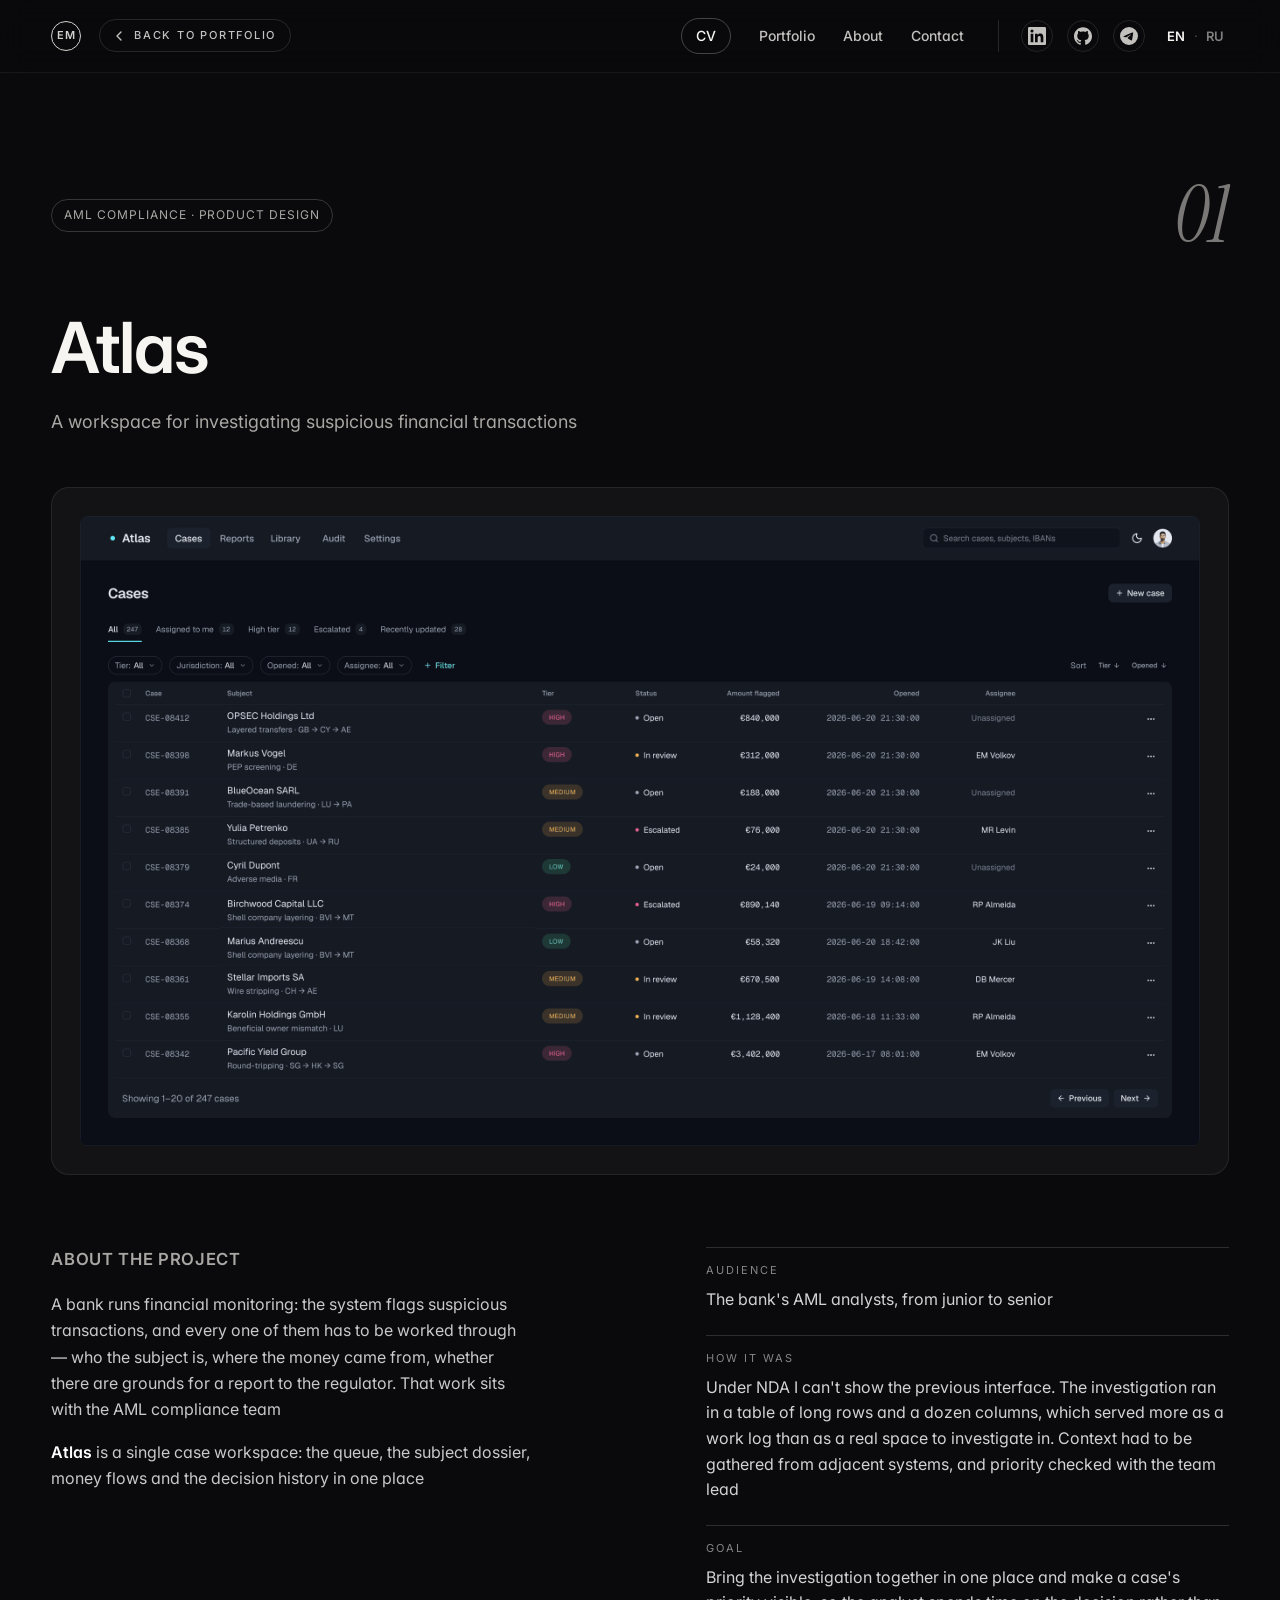
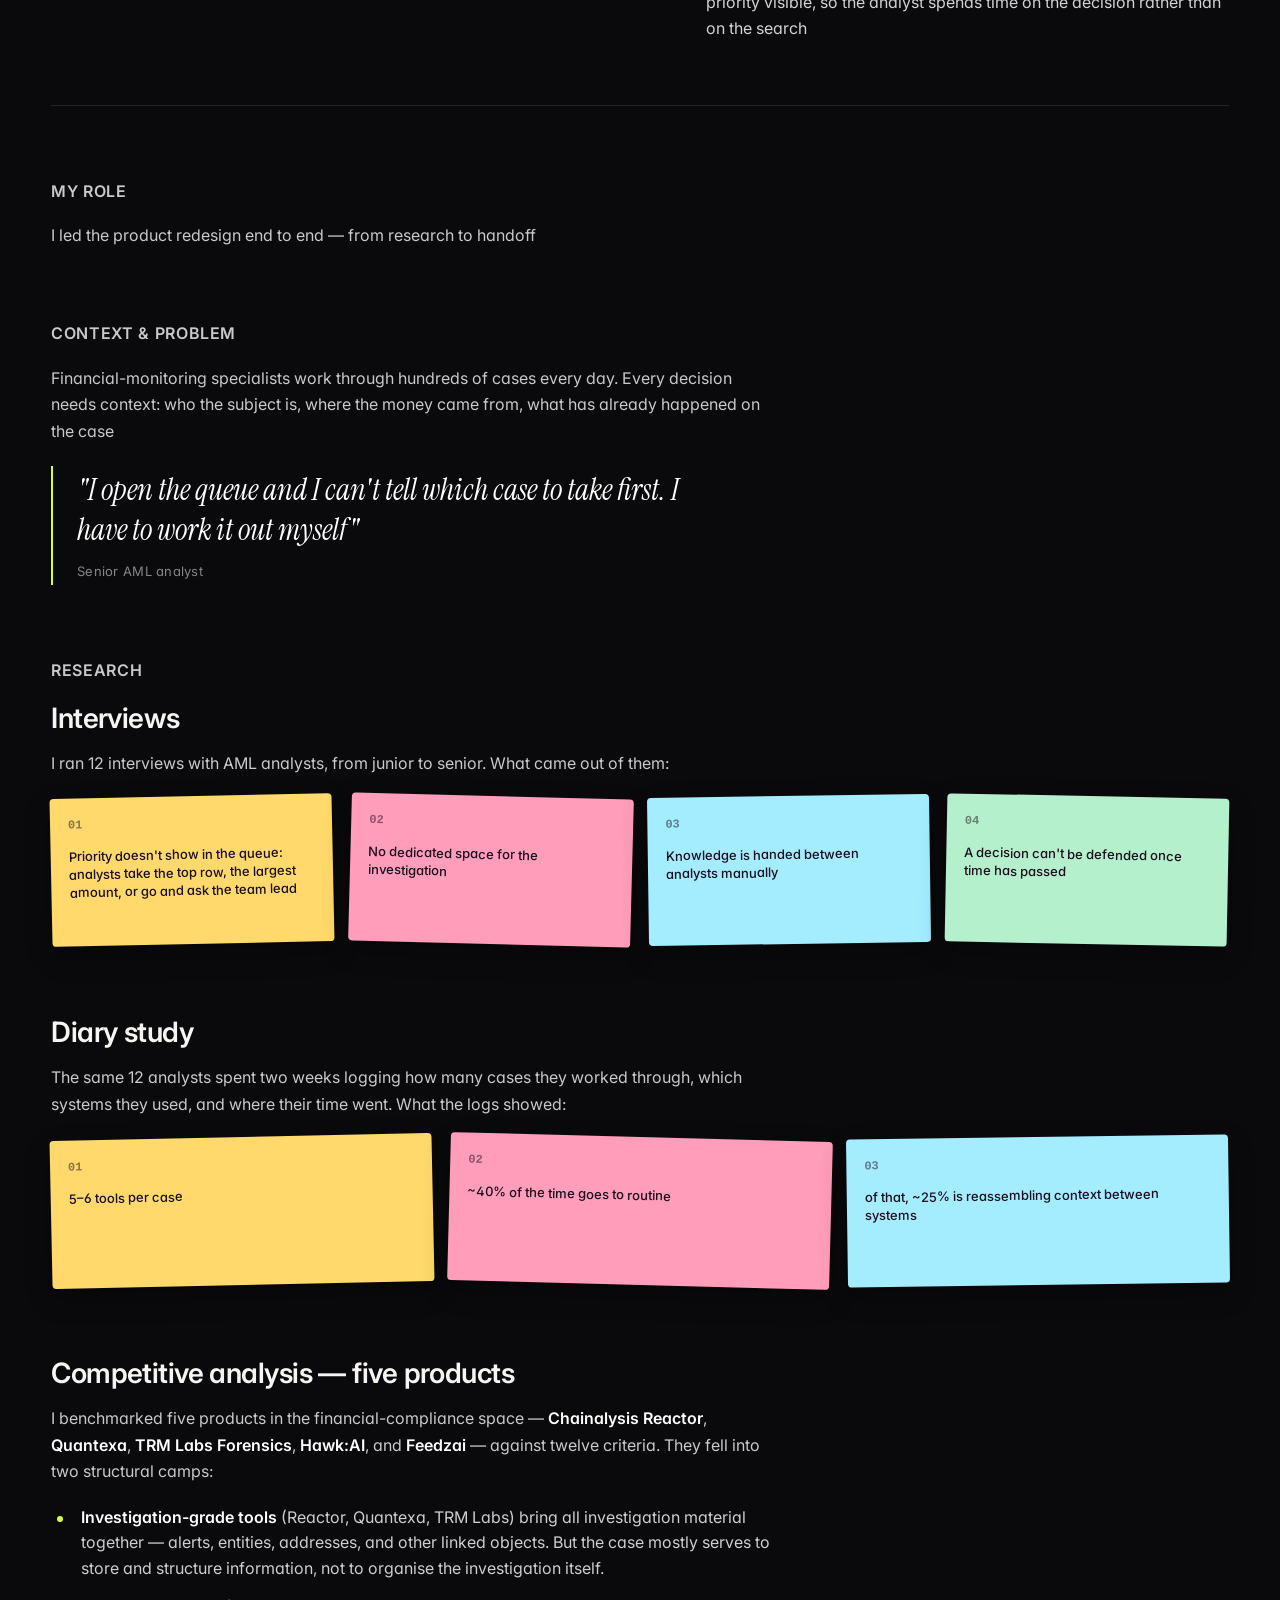
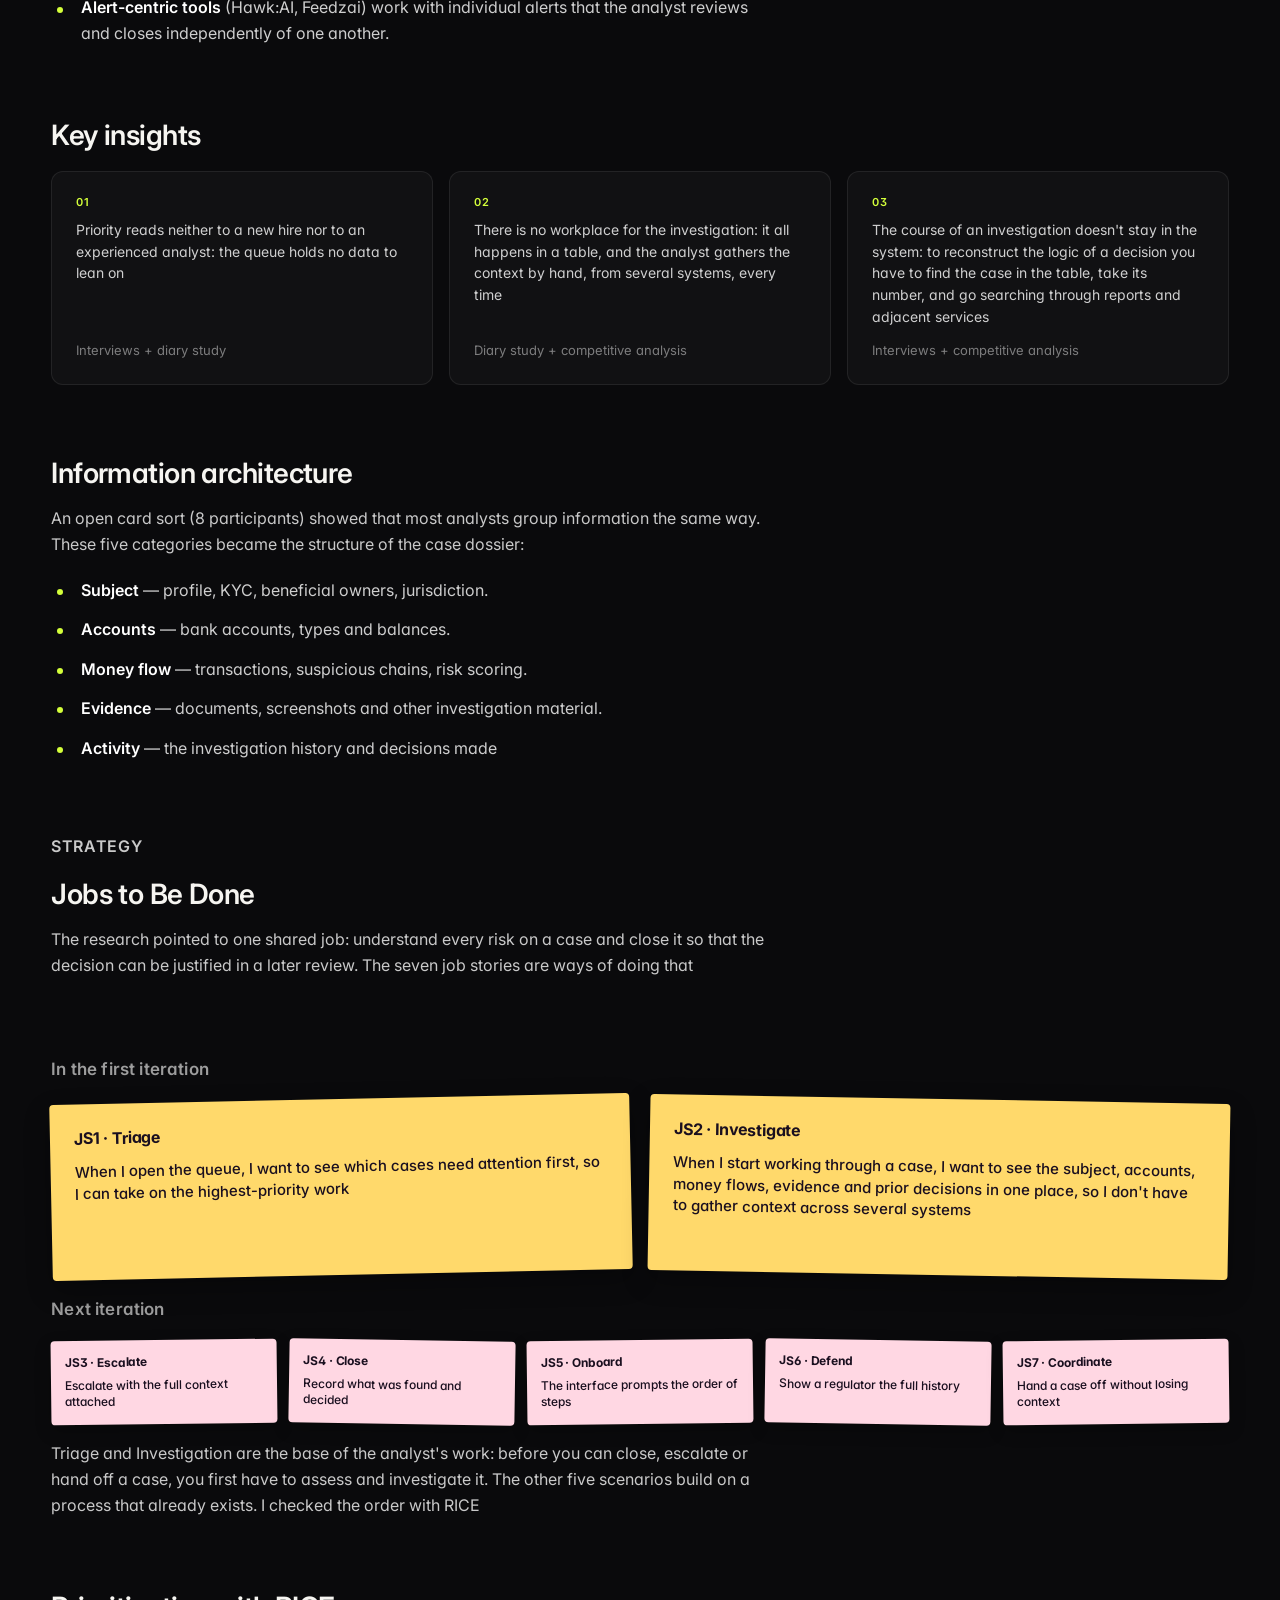
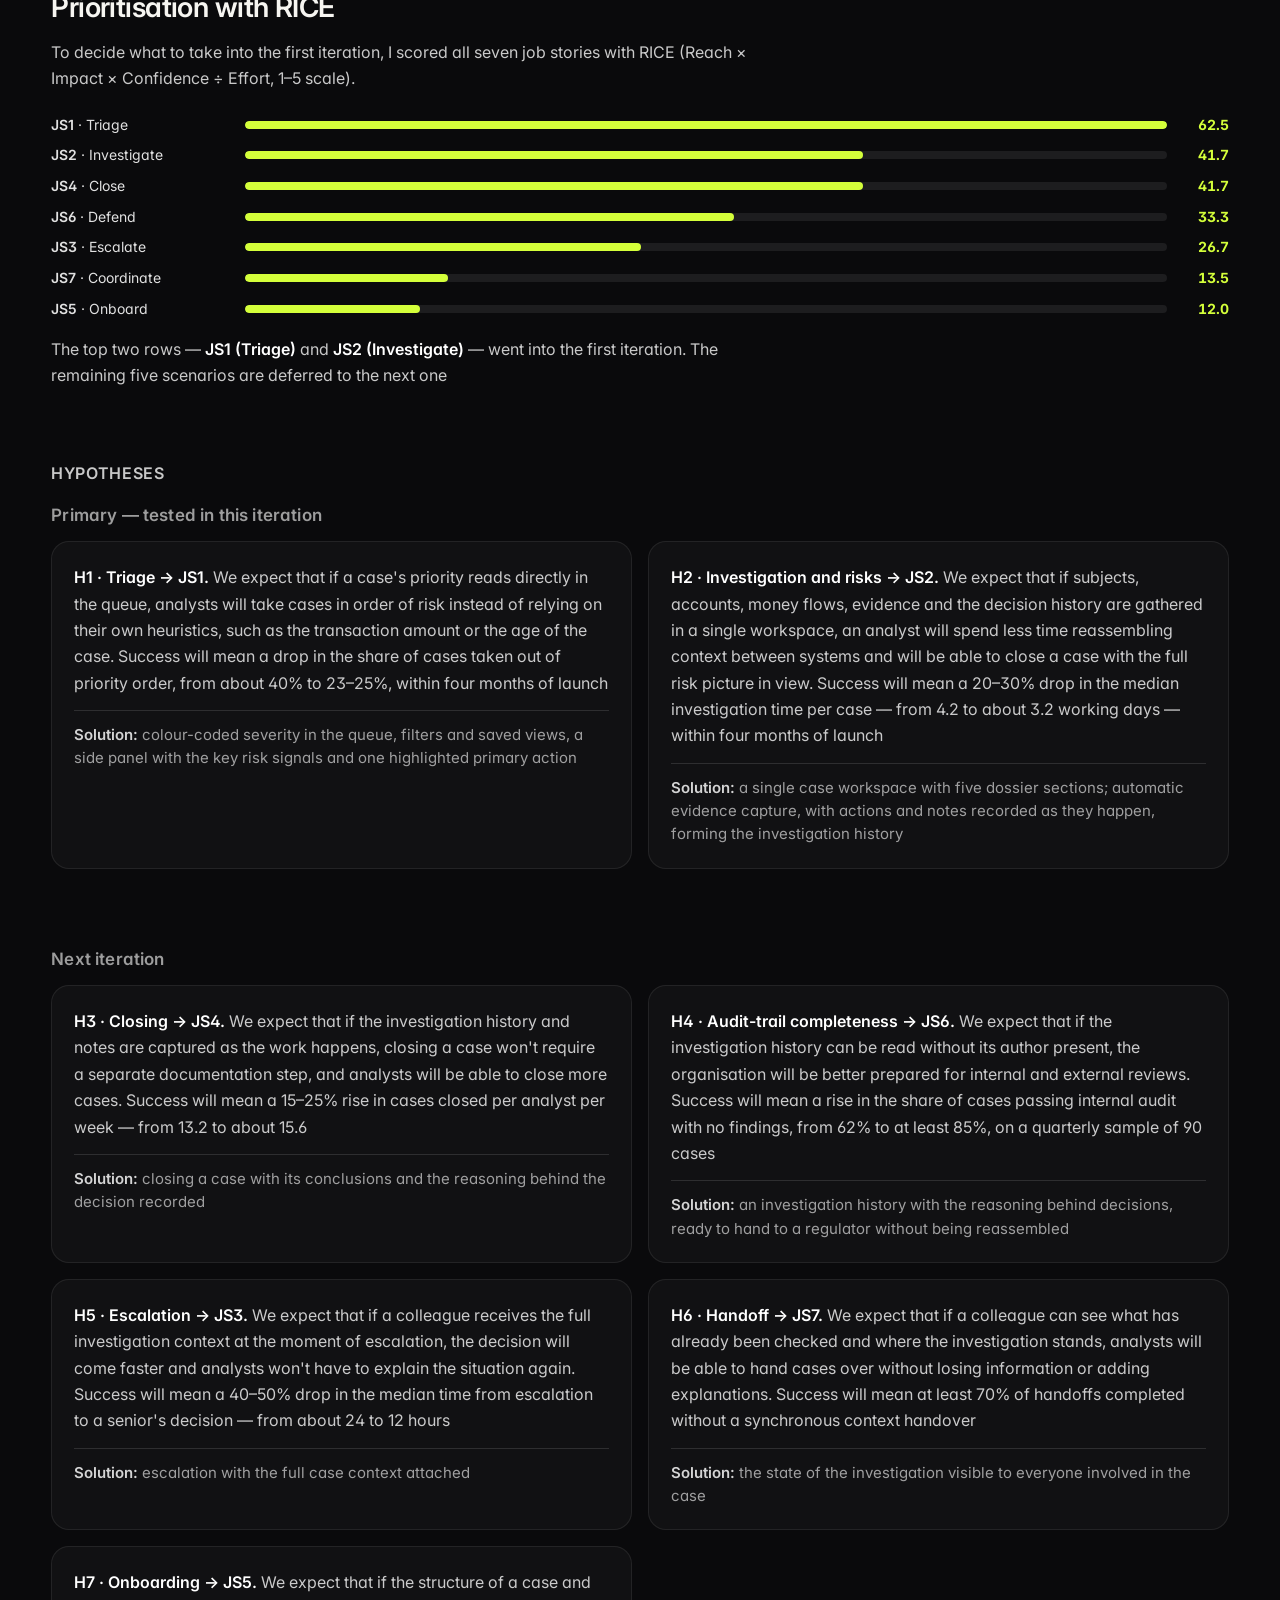
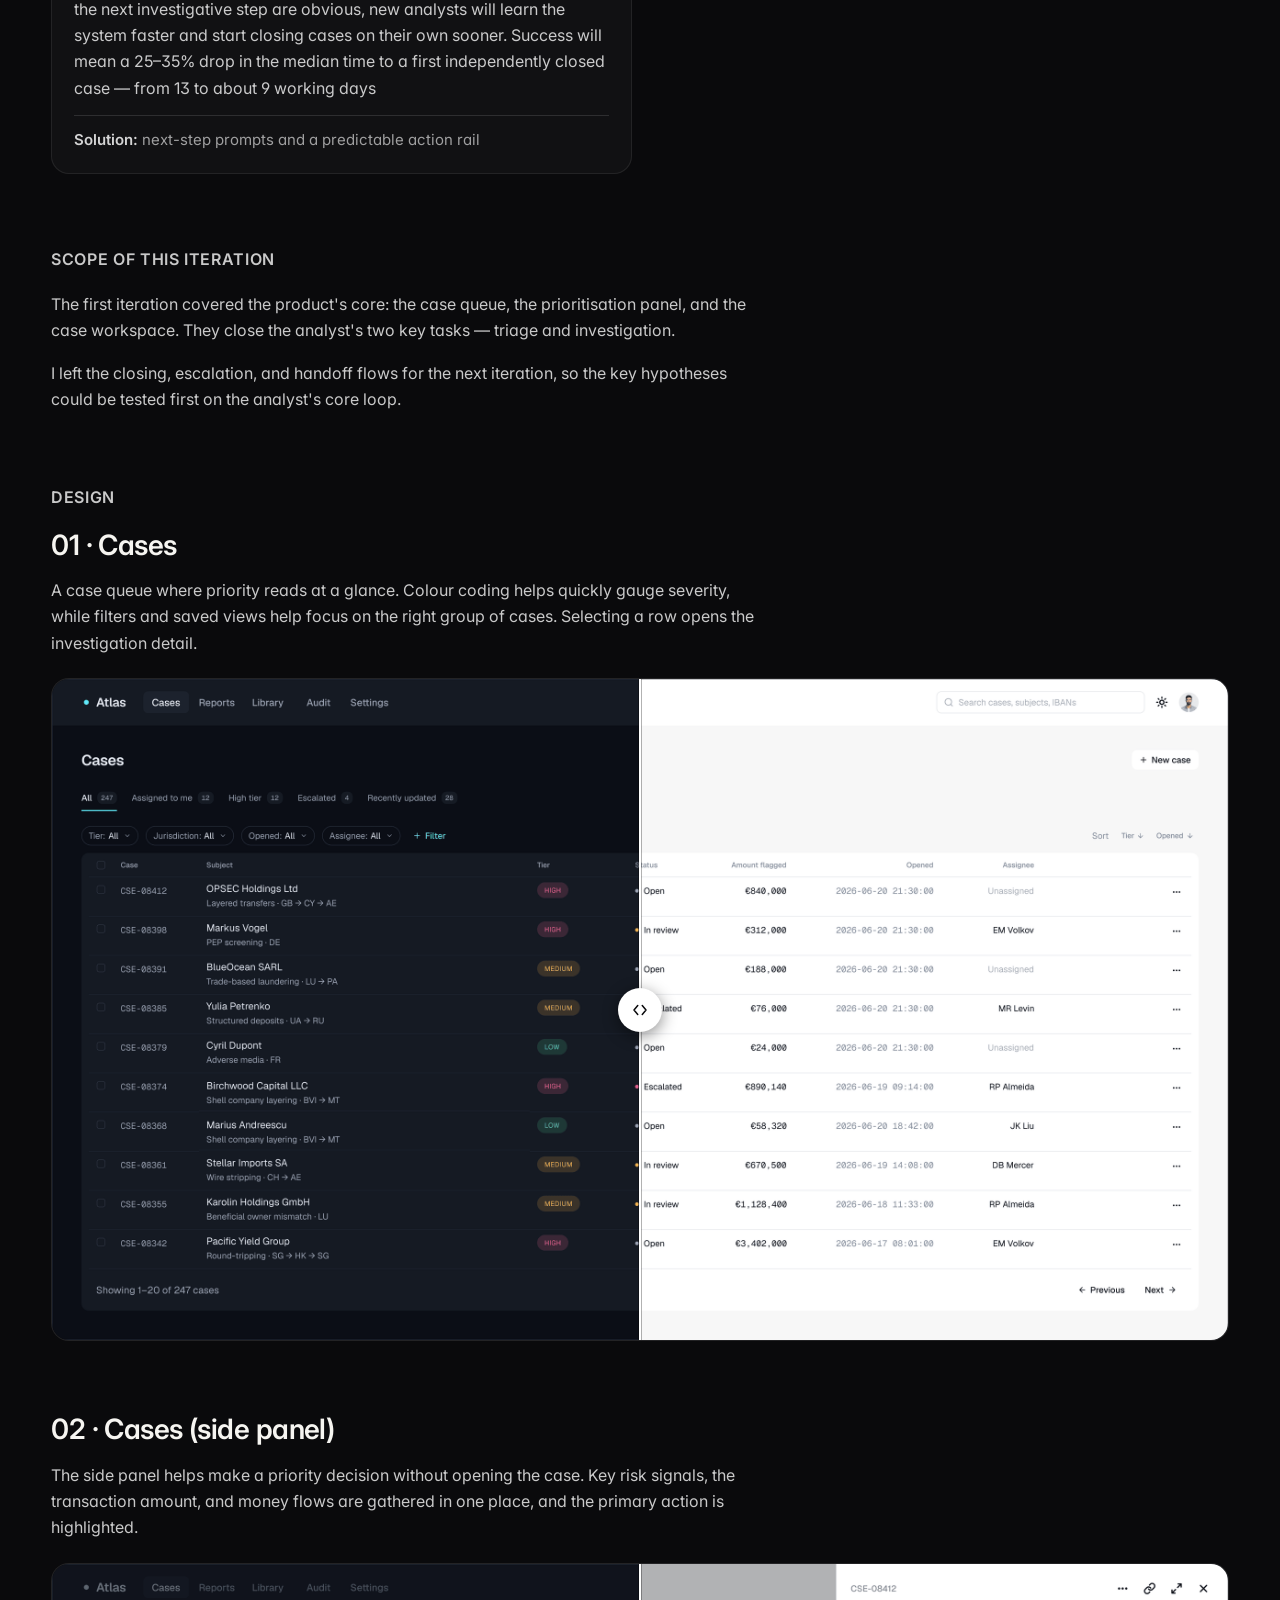
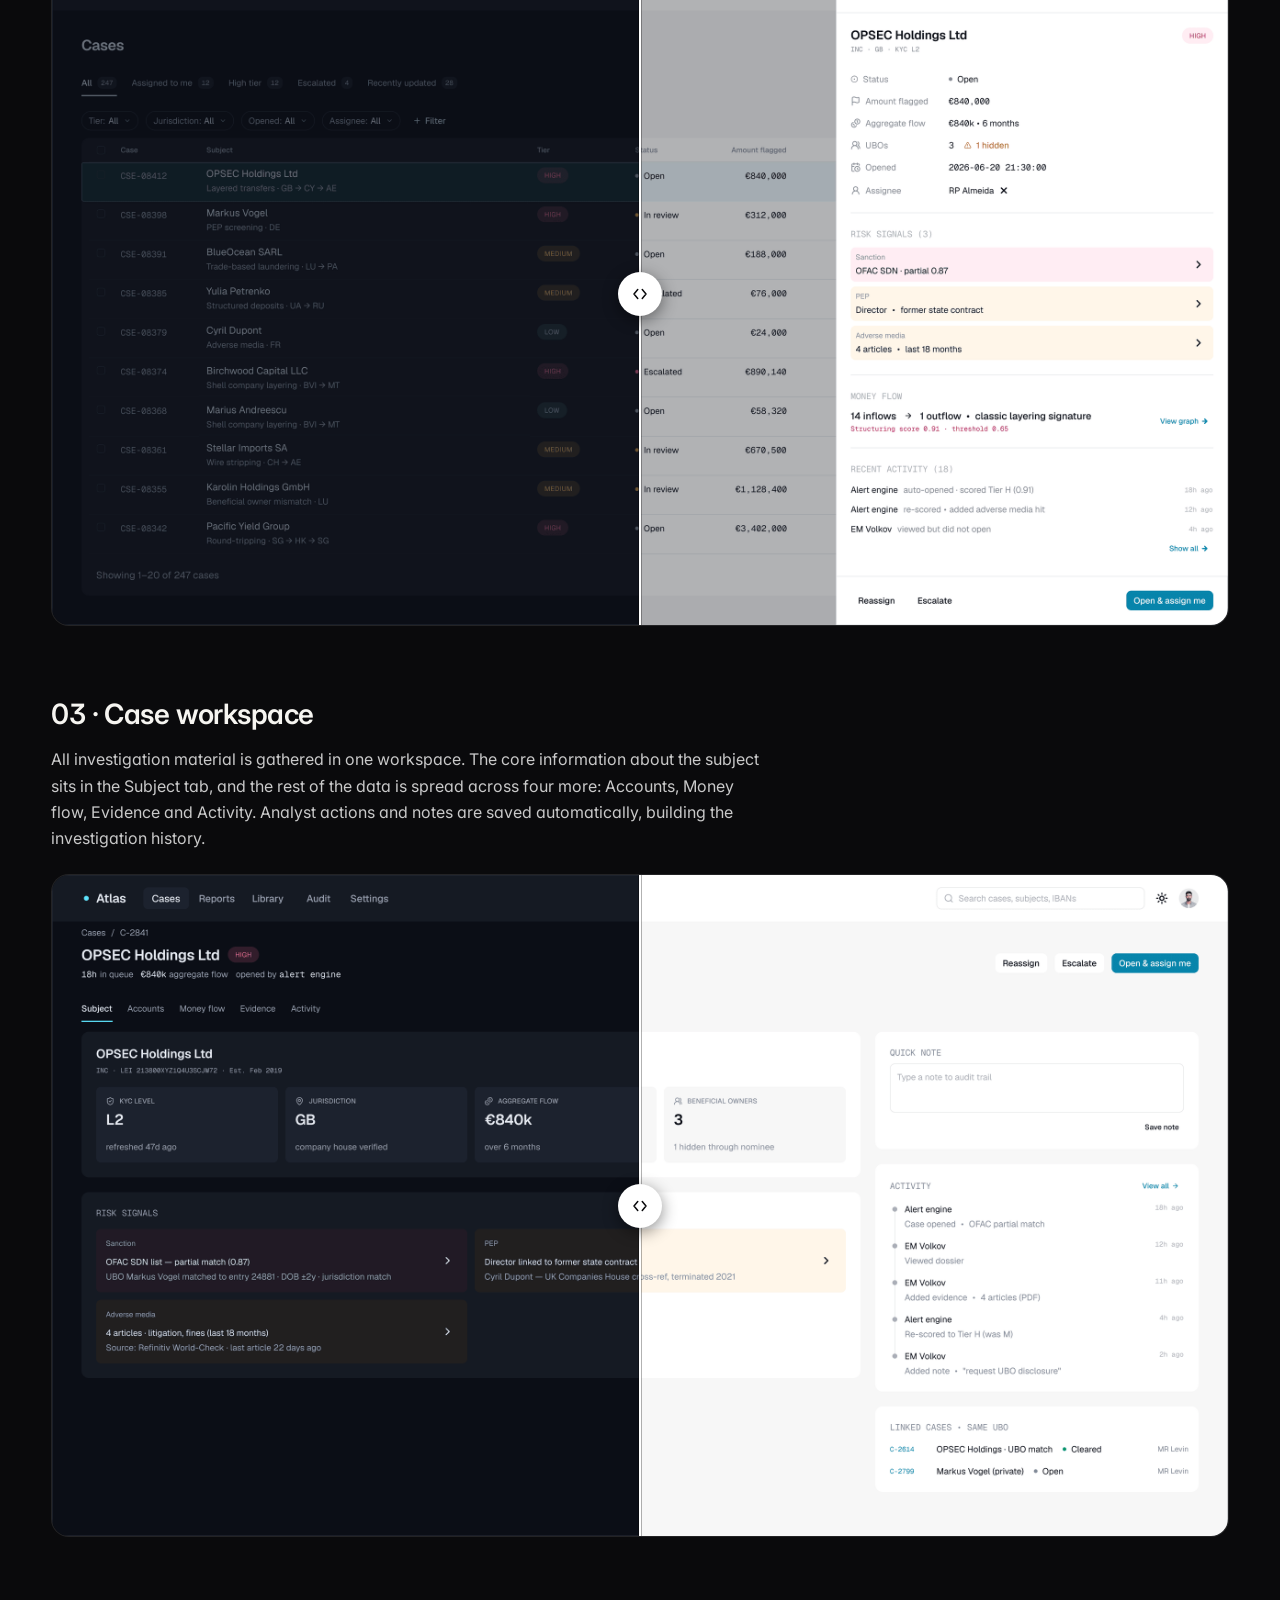
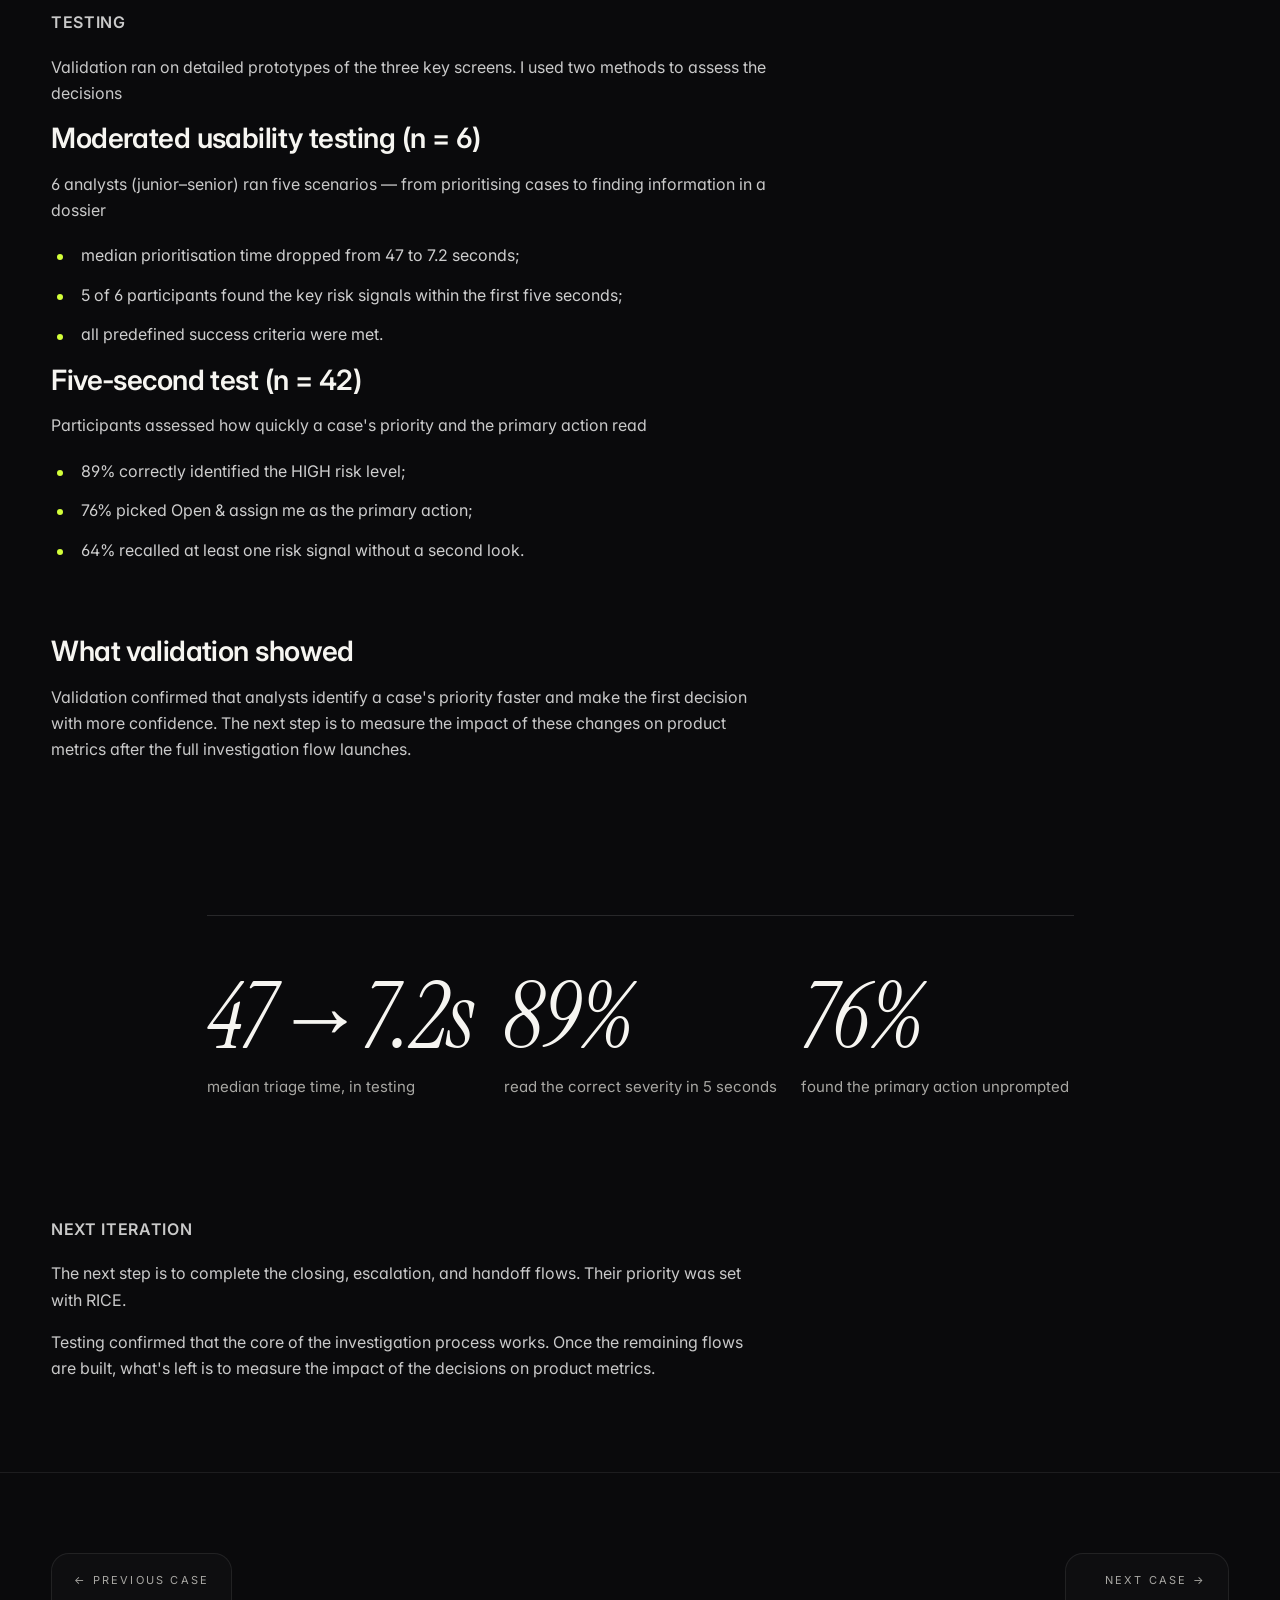
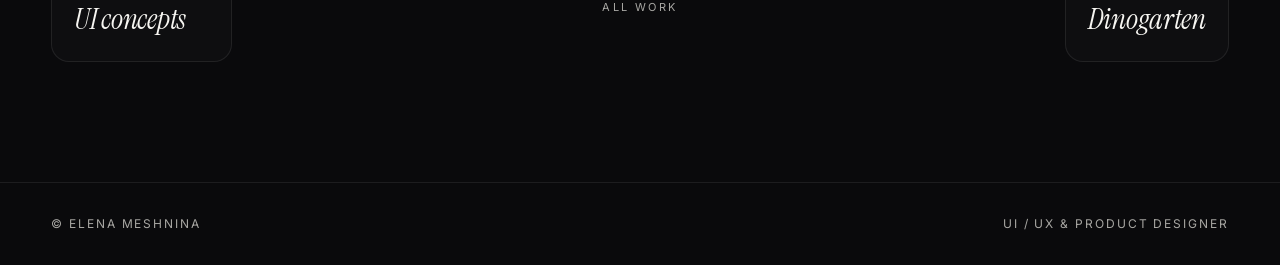
==== commit 845d286a: "Update atlas case" ====
--- a/cases/atlas/index.html
+++ b/cases/atlas/index.html
@@ -28,7 +28,8 @@
   <link rel="stylesheet" href="../../styles.css" />
 
   <style>
-    .case[data-case="atlas"] .atlas { max-width: var(--maxw); margin: 0 auto; display: flex; flex-direction: column; gap: clamp(44px, 8vh, 96px); }
+    /* bottom space before the case-nav divider, same value as the tracker case */
+    .case[data-case="atlas"] .atlas { max-width: var(--maxw); margin: 0 auto; display: flex; flex-direction: column; gap: clamp(44px, 8vh, 96px); padding-bottom: clamp(60px, 10vh, 120px); }
     .case[data-case="atlas"] .atlas-block { display: flex; flex-direction: column; gap: 16px; }
     .case[data-case="atlas"] .atlas-block > h2 {
       font-size: clamp(28px, 4vw, 50px); letter-spacing: -0.025em; line-height: 1.04; margin: 0; max-width: 22ch;
@@ -146,9 +147,6 @@
     .case[data-case="atlas"] .fix__compare__bar { position: absolute; top: 0; bottom: 0; left: var(--pos); width: 2px; background: #fff; transform: translateX(-1px); box-shadow: 0 0 0 1px rgba(0,0,0,0.3); pointer-events: none; }
     .case[data-case="atlas"] .fix__compare__knob { position: absolute; top: 50%; left: var(--pos); width: 44px; height: 44px; margin: -22px 0 0 -22px; border-radius: 50%; background: #fff; color: #0a0a0c; border: none; box-shadow: 0 4px 16px rgba(0,0,0,0.45); display: flex; align-items: center; justify-content: center; cursor: ew-resize; touch-action: none; }
     .case[data-case="atlas"] .fix__compare__knob:focus-visible { outline: 2px solid var(--accent); outline-offset: 3px; }
-    .case[data-case="atlas"] .fix__compare__tag { position: absolute; top: 14px; z-index: 2; font-size: 10px; letter-spacing: 0.16em; text-transform: uppercase; font-weight: 600; padding: 5px 10px; border-radius: 999px; color: #fff; background: rgba(10,10,12,0.6); pointer-events: none; }
-    .case[data-case="atlas"] .fix__compare__tag--before { left: 14px; }
-    .case[data-case="atlas"] .fix__compare__tag--after { right: 14px; }
 
     /* two-col intro grid */
     .case[data-case="atlas"] .atlas-grid { display: grid; grid-template-columns: 1.1fr 0.9fr; gap: clamp(28px, 5vw, 72px); align-items: start; }
@@ -159,8 +157,71 @@
       font-size: 15px; line-height: 1.5; margin: 0; color: var(--fg-dim);
     }
 
+    /* section overlines: same size and tracking as the tracker case, and always
+       the same distance from whatever follows them */
+    .case[data-case="atlas"] .kicker {
+      font-size: clamp(16px, 1.3vw, 20px); letter-spacing: 0.04em; font-weight: 600;
+    }
+    .case[data-case="atlas"] .atlas-block > .kicker { margin-bottom: 2px; }
+    .case[data-case="atlas"] .atlas-block h3 { margin-top: 0; }
+    .case[data-case="atlas"] .atlas-block > .kicker + h4 { margin-top: 0; }
+
+    /* project brief — same two-column pattern as the tracker case, dark palette */
+    .case[data-case="atlas"] .semi { font-weight: 600; color: #fff; }
+    .case[data-case="atlas"] .case-brief {
+      max-width: var(--maxw); margin: clamp(44px, 8vh, 96px) auto;
+      display: grid; grid-template-columns: 1.05fr 0.95fr; gap: clamp(32px, 6vw, 88px);
+      align-items: start;
+      padding-bottom: clamp(40px, 7vh, 80px); border-bottom: 1px solid rgba(255,255,255,0.1);
+    }
+    .case[data-case="atlas"] .case-brief__lead .kicker { margin-bottom: 18px; }
+    .case[data-case="atlas"] .case-brief__lead p:not(.kicker) {
+      font-size: 16px; line-height: 1.65; color: rgba(255,255,255,0.78); max-width: 48ch; margin: 0 0 16px;
+    }
+    .case[data-case="atlas"] .case-brief__def { color: rgba(255,255,255,0.55); margin-bottom: 0 !important; }
+    .case[data-case="atlas"] .case-brief__facts { display: grid; gap: 22px; margin: 0; }
+    .case[data-case="atlas"] .case-brief__facts > div { border-top: 1px solid rgba(255,255,255,0.14); padding-top: 14px; }
+    .case[data-case="atlas"] .case-brief__facts dt {
+      font-size: 11px; letter-spacing: 0.18em; text-transform: uppercase; color: rgba(255,255,255,0.5); margin-bottom: 8px;
+    }
+    .case[data-case="atlas"] .case-brief__facts dd { margin: 0; font-size: 16px; line-height: 1.6; color: rgba(255,255,255,0.82); }
+
+    /* diary-study row: three stickers, not four */
+    .case[data-case="atlas"] .atlas-stickers--3 { grid-template-columns: repeat(3,1fr); }
+
+    /* which methods an insight rests on */
+    .case[data-case="atlas"] .atlas-insight p.atlas-insight__src {
+      margin-top: auto; padding-top: 4px; font-size: 13px; line-height: 1.4; color: rgba(255,255,255,0.45);
+    }
+
+    /* job stories: two primary ones large, the deferred five small */
+    .case[data-case="atlas"] .atlas-jobs--primary { grid-template-columns: repeat(2,1fr); gap: 18px; }
+    .case[data-case="atlas"] .atlas-jobs--primary .atlas-sticky { min-height: 176px; padding: 22px 24px 26px; gap: 10px; }
+    .case[data-case="atlas"] .atlas-jobs--primary .atlas-sticky:nth-child(2) { transform: rotate(1deg); }
+    .case[data-case="atlas"] .atlas-jobs--primary h5 { font-size: 16px; }
+    .case[data-case="atlas"] .atlas-jobs--primary p { font-size: 15px; line-height: 1.45; }
+    .case[data-case="atlas"] .atlas-jobs--next { grid-template-columns: repeat(auto-fit, minmax(168px,1fr)); gap: 12px; }
+    .case[data-case="atlas"] .atlas-sticky--pale { background: #FFD7E3; transform: rotate(-0.7deg); }
+    .case[data-case="atlas"] .atlas-jobs--next .atlas-sticky {
+      min-height: auto; padding: 13px 14px 15px; gap: 5px; box-shadow: 0 6px 16px rgba(0,0,0,0.25);
+    }
+    .case[data-case="atlas"] .atlas-jobs--next .atlas-sticky:nth-child(even) { transform: rotate(0.9deg); }
+    .case[data-case="atlas"] .atlas-jobs--next h5 { font-size: 12px; }
+    .case[data-case="atlas"] .atlas-jobs--next p { font-size: 12px; line-height: 1.35; }
+
+    /* the solution, inside its hypothesis */
+    .case[data-case="atlas"] .atlas-hyp__sol {
+      display: block; margin-top: 14px; padding-top: 12px;
+      border-top: 1px solid rgba(255,255,255,0.12);
+      font-size: 15px; line-height: 1.55; color: rgba(255,255,255,0.6);
+    }
+    .case[data-case="atlas"] .atlas-hyp__sol b { color: rgba(255,255,255,0.82); font-weight: 600; }
+
     @media (max-width: 760px) {
       .case[data-case="atlas"] .atlas-grid { grid-template-columns: 1fr; gap: 24px; }
+      .case[data-case="atlas"] .case-brief { grid-template-columns: 1fr; gap: 28px; }
+      .case[data-case="atlas"] .atlas-stickers--3 { grid-template-columns: 1fr 1fr; }
+      .case[data-case="atlas"] .atlas-jobs--primary { grid-template-columns: 1fr; }
       .case[data-case="atlas"] .atlas-pair { grid-template-columns: 1fr; }
       .case[data-case="atlas"] .atlas-stickers { grid-template-columns: 1fr 1fr; }
       .case[data-case="atlas"] .atlas-insights { grid-template-columns: 1fr; }
@@ -190,6 +251,18 @@
       }
     })();
   </script>
+    <!-- Yandex.Metrika counter -->
+    <script type="text/javascript">
+        (function(m,e,t,r,i,k,a){
+            m[i]=m[i]||function(){(m[i].a=m[i].a||[]).push(arguments)};
+            m[i].l=1*new Date();
+            for (var j = 0; j < document.scripts.length; j++) {if (document.scripts[j].src === r) { return; }}
+            k=e.createElement(t),a=e.getElementsByTagName(t)[0],k.async=1,k.src=r,a.parentNode.insertBefore(k,a)
+        })(window, document,'script','https://mc.yandex.ru/metrika/tag.js?id=110365541', 'ym');
+        ym(110365541, 'init', {ssr:true, webvisor:true, clickmap:true, ecommerce:"dataLayer", referrer: document.referrer, url: location.href, accurateTrackBounce:true, trackLinks:true});
+    </script>
+    <noscript><div><img src="https://mc.yandex.ru/watch/110365541" style="position:absolute; left:-9999px;" alt="" /></div></noscript>
+    <!-- /Yandex.Metrika counter -->
 </head>
 <body>
 
@@ -206,8 +279,8 @@
     </a>
   </div>
   <nav class="nav__links">
-    <a class="nav__cv" href="https://drive.google.com/file/d/12Ta2eBWsoasW1WxpJvM2IOqPrqqzx4fJ/view?usp=drive_link" target="_blank" rel="noopener" data-lang="en">CV</a>
-    <a class="nav__cv" href="https://drive.google.com/file/d/12idHV0poSKtOPqxzbGs6QoRKvgf6kzxC/view?usp=drive_link" target="_blank" rel="noopener" data-lang="ru">Резюме</a>
+    <a class="nav__cv" href="https://drive.google.com/file/d/1iWhB5NkARNtXlqjZVco4DpEjUGkYMEO7/view?usp=drive_link" target="_blank" rel="noopener" data-lang="en">CV</a>
+    <a class="nav__cv" href="https://drive.google.com/file/d/1iu5xtXtdieiB0TxhFbYPIKvzkqkYX77Z/view?usp=drive_link" target="_blank" rel="noopener" data-lang="ru">Резюме</a>
     <a href="../../portfolio.html"><span data-lang="en">Portfolio</span><span data-lang="ru">Портфолио</span></a>
     <a href="../../index.html#about"><span data-lang="en">About</span><span data-lang="ru">Обо мне</span></a>
     <a href="../../index.html#contact"><span data-lang="en">Contact</span><span data-lang="ru">Контакты</span></a>
@@ -245,6 +318,28 @@
     </div>
   </div>
 
+  <div class="case-brief">
+    <div class="case-brief__lead">
+      <p class="kicker"><span data-lang="en">About the project</span><span data-lang="ru">О&nbsp;проекте</span></p>
+      <p><span data-lang="en">A bank runs financial monitoring: the system flags suspicious transactions, and every one of them has to be worked through — who the subject is, where the money came from, whether there are grounds for a report to the regulator. That work sits with the AML compliance team</span><span data-lang="ru">Банк ведёт финансовый мониторинг: система помечает подозрительные операции, и&nbsp;каждую нужно разобрать — понять, что&nbsp;за субъект, откуда деньги, есть&nbsp;ли основания для&nbsp;отчёта регулятору. Этим занимается отдел AML-комплаенса</span></p>
+      <p class="case-brief__def"><span data-lang="en"><b class="semi">Atlas</b> is a single case workspace: the queue, the subject dossier, money flows and the decision history in one place</span><span data-lang="ru"><b class="semi">Atlas</b> — единое пространство кейса: очередь, досье субъекта, денежные потоки и&nbsp;история решений в&nbsp;одном месте</span></p>
+    </div>
+    <dl class="case-brief__facts">
+      <div>
+        <dt><span data-lang="en">Audience</span><span data-lang="ru">Аудитория продукта</span></dt>
+        <dd><span data-lang="en">The bank&#39;s AML analysts, from junior to senior</span><span data-lang="ru">AML-аналитики банка, от&nbsp;джуниоров до&nbsp;сеньоров</span></dd>
+      </div>
+      <div>
+        <dt><span data-lang="en">How it was</span><span data-lang="ru">Как было</span></dt>
+        <dd><span data-lang="en">Under NDA I can&#39;t show the previous interface. The investigation ran in a table of long rows and a dozen columns, which served more as a work log than as a real space to investigate in. Context had to be gathered from adjacent systems, and priority checked with the team lead</span><span data-lang="ru">Под&nbsp;NDA я&nbsp;не могу показать прежний интерфейс. Расследование велось в&nbsp;таблице с&nbsp;длинными строками и&nbsp;десятком колонок, которая служила скорее журналом работы, чем&nbsp;полноценным пространством для&nbsp;расследования. Контекст приходилось собирать из&nbsp;смежных систем, а&nbsp;приоритет уточнять у&nbsp;руководителя</span></dd>
+      </div>
+      <div>
+        <dt><span data-lang="en">Goal</span><span data-lang="ru">Цель</span></dt>
+        <dd><span data-lang="en">Bring the investigation together in one place and make a case&#39;s priority visible, so the analyst spends time on the decision rather than on the search</span><span data-lang="ru">Собрать расследование в&nbsp;одном месте и&nbsp;сделать приоритет кейса видимым, чтобы&nbsp;аналитик тратил время на&nbsp;решение, а&nbsp;не на&nbsp;поиск информации</span></dd>
+      </div>
+    </dl>
+  </div>
+
   <div class="atlas">
 
     <!-- My role -->
@@ -256,22 +351,34 @@
     <!-- Context and problem -->
     <div class="atlas-block">
       <p class="kicker"><span data-lang="en">Context &amp; problem</span><span data-lang="ru">Контекст и&nbsp;проблема</span></p>
-      <p><span data-lang="en">Financial-monitoring specialists work through hundreds of cases every day. To make a decision, they have to gather context from several systems and screens. Instead of investigating, a large part of their time goes to searching for and matching up information</span><span data-lang="ru">Специалисты по&nbsp;финансовому мониторингу ежедневно разбирают сотни кейсов. Чтобы&nbsp;принять решение, им&nbsp;приходится собирать контекст из&nbsp;нескольких систем и&nbsp;экранов. Вместо расследования значительная часть времени уходит на&nbsp;поиск и&nbsp;сопоставление информации</span></p>
+      <p><span data-lang="en">Financial-monitoring specialists work through hundreds of cases every day. Every decision needs context: who the subject is, where the money came from, what has already happened on the case</span><span data-lang="ru">Специалисты по&nbsp;финансовому мониторингу ежедневно разбирают сотни кейсов. Для&nbsp;решения по&nbsp;каждому нужен контекст: что&nbsp;за субъект, откуда деньги, что&nbsp;уже происходило по&nbsp;кейсу</span></p>
       <div class="atlas-quote">
-        <p><span data-lang="en">"I've been looking at this queue for six months. I still don't know which case to take first. I look at the table and try to decide."</span><span data-lang="ru">«Я&nbsp;смотрю на&nbsp;эту очередь полгода. До&nbsp;сих пор не&nbsp;знаю, какой кейс брать первым. Смотрю на&nbsp;таблицу и&nbsp;пытаюсь решить.»</span></p>
+        <p><span data-lang="en">"I open the queue and I can&#39;t tell which case to take first. I have to work it out myself"</span><span data-lang="ru">«Я&nbsp;открываю очередь и&nbsp;не понимаю, какой кейс брать первым. Приходится самому разбираться»</span></p>
         <cite><span data-lang="en">Senior AML analyst</span><span data-lang="ru">Senior AML-аналитик</span></cite>
       </div>
     </div>
 
-    <!-- Research -->
+    <!-- Research: interviews -->
     <div class="atlas-block">
       <p class="kicker"><span data-lang="en">Research</span><span data-lang="ru">Исследование</span></p>
-      <h3><span data-lang="en">12 interviews and a diary study</span><span data-lang="ru">12 интервью и&nbsp;дневниковое исследование</span></h3>
+      <h3><span data-lang="en">Interviews</span><span data-lang="ru">Интервью</span></h3>
+      <p><span data-lang="en">I ran 12 interviews with AML analysts, from junior to senior. What came out of them:</span><span data-lang="ru">Я&nbsp;провела 12 интервью с&nbsp;AML-аналитиками — от&nbsp;джуниоров до&nbsp;сеньоров. Что&nbsp;выяснилось:</span></p>
       <div class="atlas-stickers">
-        <div class="atlas-sticky atlas-sticky--y"><span class="atlas-sticky__n">01</span><p><span data-lang="en">No fast way to tell which case is the priority</span><span data-lang="ru">Невозможно быстро определить приоритет</span></p></div>
+        <div class="atlas-sticky atlas-sticky--y"><span class="atlas-sticky__n">01</span><p><span data-lang="en">Priority doesn&#39;t show in the queue: analysts take the top row, the largest amount, or go and ask the team lead</span><span data-lang="ru">В&nbsp;очереди не&nbsp;виден приоритет: берут первый сверху, крупную сумму или&nbsp;идут уточнять к&nbsp;руководителю</span></p></div>
         <div class="atlas-sticky atlas-sticky--p"><span class="atlas-sticky__n">02</span><p><span data-lang="en">No dedicated space for the investigation</span><span data-lang="ru">Нет отдельного пространства для&nbsp;расследования</span></p></div>
-        <div class="atlas-sticky atlas-sticky--c"><span class="atlas-sticky__n">03</span><p><span data-lang="en">Investigation context is scattered across systems and screens</span><span data-lang="ru">Контекст расследования разбросан между&nbsp;системами и&nbsp;экранами</span></p></div>
-        <div class="atlas-sticky atlas-sticky--g"><span class="atlas-sticky__n">04</span><p><span data-lang="en">Knowledge is handed between analysts manually</span><span data-lang="ru">Передача знаний между&nbsp;аналитиками происходит вручную</span></p></div>
+        <div class="atlas-sticky atlas-sticky--c"><span class="atlas-sticky__n">03</span><p><span data-lang="en">Knowledge is handed between analysts manually</span><span data-lang="ru">Передача знаний между&nbsp;аналитиками происходит вручную</span></p></div>
+        <div class="atlas-sticky atlas-sticky--g"><span class="atlas-sticky__n">04</span><p><span data-lang="en">A decision can&#39;t be defended once time has passed</span><span data-lang="ru">Решение невозможно защитить спустя время</span></p></div>
+      </div>
+    </div>
+
+    <!-- Research: diary study -->
+    <div class="atlas-block">
+      <h3><span data-lang="en">Diary study</span><span data-lang="ru">Дневниковое исследование</span></h3>
+      <p><span data-lang="en">The same 12 analysts spent two weeks logging how many cases they worked through, which systems they used, and where their time went. What the logs showed:</span><span data-lang="ru">Те&nbsp;же 12 аналитиков две недели фиксировали, сколько кейсов разобрали, какими системами пользовались и&nbsp;на что тратили время. Что&nbsp;показали записи:</span></p>
+      <div class="atlas-stickers atlas-stickers--3">
+        <div class="atlas-sticky atlas-sticky--y"><span class="atlas-sticky__n">01</span><p><span data-lang="en">5–6 tools per case</span><span data-lang="ru">5–6 инструментов на&nbsp;кейс</span></p></div>
+        <div class="atlas-sticky atlas-sticky--p"><span class="atlas-sticky__n">02</span><p><span data-lang="en">~40% of the time goes to routine</span><span data-lang="ru">~40% времени — рутина</span></p></div>
+        <div class="atlas-sticky atlas-sticky--c"><span class="atlas-sticky__n">03</span><p><span data-lang="en">of that, ~25% is reassembling context between systems</span><span data-lang="ru">из&nbsp;них ~25% — пересборка контекста между&nbsp;системами</span></p></div>
       </div>
     </div>
 
@@ -288,16 +395,19 @@
       <h3><span data-lang="en">Key insights</span><span data-lang="ru">Ключевые инсайты</span></h3>
       <div class="atlas-insights">
         <div class="atlas-insight">
-          <h4><span data-lang="en">Interviews</span><span data-lang="ru">Интервью</span></h4>
-          <p><span data-lang="en">New hires have nowhere to start — the queue has no clear entry point. Seniors fear not the wrong call, but being unable to defend it when an auditor asks six months later</span><span data-lang="ru">Новичкам негде начать — в&nbsp;очереди нет ясной точки старта. Сеньоры боятся не&nbsp;неверного решения, а&nbsp;того, что&nbsp;не смогут защитить его перед&nbsp;аудитором через&nbsp;полгода</span></p>
+          <h4>01</h4>
+          <p><span data-lang="en">Priority reads neither to a new hire nor to an experienced analyst: the queue holds no data to lean on</span><span data-lang="ru">Приоритет не&nbsp;считывается ни&nbsp;новичком, ни&nbsp;опытным аналитиком: в&nbsp;очереди нет данных, на&nbsp;которые можно опереться</span></p>
+          <p class="atlas-insight__src"><span data-lang="en">Interviews + diary study</span><span data-lang="ru">Интервью + дневниковое исследование</span></p>
         </div>
         <div class="atlas-insight">
-          <h4><span data-lang="en">Diary study</span><span data-lang="ru">Дневниковое исследование</span></h4>
-          <p><span data-lang="en">5–6 tools per case, ~40% of time on routine, ~25% on reassembling context between systems</span><span data-lang="ru">5–6 инструментов на&nbsp;кейс, ~40% времени — рутина, ~25% — пересборка контекста между&nbsp;системами</span></p>
+          <h4>02</h4>
+          <p><span data-lang="en">There is no workplace for the investigation: it all happens in a table, and the analyst gathers the context by hand, from several systems, every time</span><span data-lang="ru">Рабочего места для&nbsp;расследования не&nbsp;существует: вся работа идёт в&nbsp;таблице, а&nbsp;контекст аналитик каждый раз собирает по&nbsp;нескольким системам вручную</span></p>
+          <p class="atlas-insight__src"><span data-lang="en">Diary study + competitive analysis</span><span data-lang="ru">Дневник + анализ конкурентов</span></p>
         </div>
         <div class="atlas-insight">
-          <h4><span data-lang="en">Competitive analysis</span><span data-lang="ru">Анализ конкурентов</span></h4>
-          <p><span data-lang="en">No product makes the case a true workspace: the case stores information rather than hosting the investigation</span><span data-lang="ru">Ни&nbsp;один продукт не&nbsp;делает кейс полноценным рабочим пространством: кейс служит хранилищем, а&nbsp;не местом расследования</span></p>
+          <h4>03</h4>
+          <p><span data-lang="en">The course of an investigation doesn&#39;t stay in the system: to reconstruct the logic of a decision you have to find the case in the table, take its number, and go searching through reports and adjacent services</span><span data-lang="ru">Ход расследования не&nbsp;остаётся в&nbsp;системе: чтобы&nbsp;восстановить логику решения, нужно найти кейс в&nbsp;таблице, взять его номер и&nbsp;идти искать по&nbsp;отчётам и&nbsp;смежным сервисам</span></p>
+          <p class="atlas-insight__src"><span data-lang="en">Interviews + competitive analysis</span><span data-lang="ru">Интервью + анализ конкурентов</span></p>
         </div>
       </div>
     </div>
@@ -318,23 +428,24 @@
     <div class="atlas-block">
       <p class="kicker"><span data-lang="en">Strategy</span><span data-lang="ru">Стратегия</span></p>
       <h3>Jobs to Be Done</h3>
-      <h4><span data-lang="en">Core job</span><span data-lang="ru">База</span></h4>
-      <div class="atlas-quote">
-        <p><span data-lang="en">When I get a new case, I want to understand all the risks and have the full picture, so I can close the case quickly and leave no questions an auditor might ask later.</span><span data-lang="ru">Когда я&nbsp;получаю новый кейс, я&nbsp;хочу понять все риски и&nbsp;получить полную информацию по&nbsp;нему, чтобы&nbsp;закрыть кейс быстро и&nbsp;не оставить вопросов, которые аудитор может задать потом.</span></p>
-      </div>
-    </div>
-
-    <div class="atlas-block">
-      <div class="atlas-jobs">
-        <div class="atlas-sticky atlas-sticky--y"><h5>JS1 · <span data-lang="en">Triage</span><span data-lang="ru">Приоритизация</span></h5><p><span data-lang="en">See which cases need attention first and take on the highest-priority work</span><span data-lang="ru">Видеть, какие кейсы требуют внимания в&nbsp;первую очередь, и&nbsp;браться за&nbsp;самое приоритетное</span></p></div>
-        <div class="atlas-sticky atlas-sticky--p"><h5>JS2 · <span data-lang="en">Investigate</span><span data-lang="ru">Расследование</span></h5><p><span data-lang="en">See the subject, accounts, money flows, evidence and prior decisions in one place</span><span data-lang="ru">Видеть субъект, счета, потоки, доказательства и&nbsp;прошлые решения в&nbsp;одном месте</span></p></div>
-        <div class="atlas-sticky atlas-sticky--c"><h5>JS3 · <span data-lang="en">Escalate</span><span data-lang="ru">Эскалация</span></h5><p><span data-lang="en">Escalate with full context attached, so a senior decides fast</span><span data-lang="ru">Эскалировать с&nbsp;полным контекстом, чтобы&nbsp;сеньор решил быстро</span></p></div>
-        <div class="atlas-sticky atlas-sticky--g"><h5>JS4 · <span data-lang="en">Close</span><span data-lang="ru">Закрытие</span></h5><p><span data-lang="en">Record what was found and decided, so the next reviewer can follow the logic</span><span data-lang="ru">Зафиксировать, что&nbsp;нашёл и&nbsp;решил, чтобы&nbsp;следующий мог понять логику</span></p></div>
-        <div class="atlas-sticky atlas-sticky--y"><h5>JS5 · <span data-lang="en">Onboard</span><span data-lang="ru">Онбординг</span></h5><p><span data-lang="en">Let the interface guide the steps, so a new hire becomes independent faster</span><span data-lang="ru">Чтобы&nbsp;интерфейс подсказывал порядок действий и&nbsp;новичок быстрее стал самостоятельным</span></p></div>
-        <div class="atlas-sticky atlas-sticky--p"><h5>JS6 · <span data-lang="en">Defend</span><span data-lang="ru">Защита</span></h5><p><span data-lang="en">Show a regulator the full investigation history without rebuilding it</span><span data-lang="ru">Показать регулятору полную историю расследования без&nbsp;восстановления по&nbsp;кусочкам</span></p></div>
-        <div class="atlas-sticky atlas-sticky--c"><h5>JS7 · <span data-lang="en">Coordinate</span><span data-lang="ru">Координация</span></h5><p><span data-lang="en">Hand a case off so a colleague continues from where I left off</span><span data-lang="ru">Передать кейс так, чтобы&nbsp;коллега продолжил с&nbsp;того места, где&nbsp;я остановился</span></p></div>
-      </div>
-      <p><span data-lang="en">Five primary job stories define the system's key effectiveness criteria. Two more — Escalation and Coordination — fall outside the core investigation process but come up regularly in practice and need product support</span><span data-lang="ru">Пять основных job stories определяют ключевые критерии эффективности системы. Еще две — Эскалация и&nbsp;Координация — не&nbsp;относятся к&nbsp;основному процессу расследования, но&nbsp;регулярно возникают на&nbsp;практике и&nbsp;требуют поддержки со&nbsp;стороны продукта</span></p>
+      <p><span data-lang="en">The research pointed to one shared job: understand every risk on a case and close it so that the decision can be justified in a later review. The seven job stories are ways of doing that</span><span data-lang="ru">Из&nbsp;исследования сложилась одна общая задача: понять все риски по&nbsp;кейсу и&nbsp;закрыть его так, чтобы&nbsp;решение можно было обосновать при&nbsp;последующей проверке. Семь job stories — способы её&nbsp;решить</span></p>
+    </div>
+
+    <div class="atlas-block">
+      <h4><span data-lang="en">In the first iteration</span><span data-lang="ru">В&nbsp;первой итерации</span></h4>
+      <div class="atlas-jobs atlas-jobs--primary">
+        <div class="atlas-sticky atlas-sticky--y"><h5>JS1 · <span data-lang="en">Triage</span><span data-lang="ru">Приоритизация</span></h5><p><span data-lang="en">When I open the queue, I want to see which cases need attention first, so I can take on the highest-priority work</span><span data-lang="ru">Когда я&nbsp;открываю очередь, я&nbsp;хочу видеть, какие кейсы требуют внимания в&nbsp;первую очередь, чтобы&nbsp;взяться за&nbsp;самое приоритетное</span></p></div>
+        <div class="atlas-sticky atlas-sticky--y"><h5>JS2 · <span data-lang="en">Investigate</span><span data-lang="ru">Расследование</span></h5><p><span data-lang="en">When I start working through a case, I want to see the subject, accounts, money flows, evidence and prior decisions in one place, so I don&#39;t have to gather context across several systems</span><span data-lang="ru">Когда я&nbsp;начинаю разбирать кейс, я&nbsp;хочу видеть субъект, счета, потоки, доказательства и&nbsp;прошлые решения в&nbsp;одном месте, чтобы&nbsp;не собирать контекст по&nbsp;нескольким системам</span></p></div>
+      </div>
+      <h4><span data-lang="en">Next iteration</span><span data-lang="ru">Следующая итерация</span></h4>
+      <div class="atlas-jobs atlas-jobs--next">
+        <div class="atlas-sticky atlas-sticky--pale"><h5>JS3 · <span data-lang="en">Escalate</span><span data-lang="ru">Эскалация</span></h5><p><span data-lang="en">Escalate with the full context attached</span><span data-lang="ru">Эскалировать с&nbsp;полным контекстом</span></p></div>
+        <div class="atlas-sticky atlas-sticky--pale"><h5>JS4 · <span data-lang="en">Close</span><span data-lang="ru">Закрытие</span></h5><p><span data-lang="en">Record what was found and decided</span><span data-lang="ru">Зафиксировать, что&nbsp;нашёл и&nbsp;решил</span></p></div>
+        <div class="atlas-sticky atlas-sticky--pale"><h5>JS5 · <span data-lang="en">Onboard</span><span data-lang="ru">Онбординг</span></h5><p><span data-lang="en">The interface prompts the order of steps</span><span data-lang="ru">Интерфейс подсказывает порядок действий</span></p></div>
+        <div class="atlas-sticky atlas-sticky--pale"><h5>JS6 · <span data-lang="en">Defend</span><span data-lang="ru">Защита</span></h5><p><span data-lang="en">Show a regulator the full history</span><span data-lang="ru">Показать регулятору полную историю</span></p></div>
+        <div class="atlas-sticky atlas-sticky--pale"><h5>JS7 · <span data-lang="en">Coordinate</span><span data-lang="ru">Координация</span></h5><p><span data-lang="en">Hand a case off without losing context</span><span data-lang="ru">Передать кейс без&nbsp;потери контекста</span></p></div>
+      </div>
+      <p><span data-lang="en">Triage and Investigation are the base of the analyst&#39;s work: before you can close, escalate or hand off a case, you first have to assess and investigate it. The other five scenarios build on a process that already exists. I checked the order with RICE</span><span data-lang="ru">Приоритизация и&nbsp;Расследование — база работы аналитика: прежде чем&nbsp;закрыть, эскалировать или&nbsp;передать кейс, его нужно оценить и&nbsp;расследовать. Остальные пять сценариев развивают уже построенный процесс. Порядок я&nbsp;проверила через&nbsp;RICE</span></p>
     </div>
 
     <div class="atlas-block">
@@ -349,58 +460,35 @@
         <div class="atlas-rice__row"><span class="atlas-rice__name"><strong>JS7</strong> · <span data-lang="en">Coordinate</span><span data-lang="ru">Координация</span></span><span class="atlas-rice__bar"><span class="atlas-rice__fill" style="width:22%"></span></span><span class="atlas-rice__score">13.5</span></div>
         <div class="atlas-rice__row"><span class="atlas-rice__name"><strong>JS5</strong> · <span data-lang="en">Onboard</span><span data-lang="ru">Онбординг</span></span><span class="atlas-rice__bar"><span class="atlas-rice__fill" style="width:19%"></span></span><span class="atlas-rice__score">12.0</span></div>
       </div>
-      <p><span data-lang="en"><strong>JS1 (Triage)</strong> and <strong>JS2 (Investigate)</strong> went into the first iteration. These flows happen in every case and form the base of the analyst's work: before you can close, escalate, or hand off a case, you first have to assess and investigate it.</span><span data-lang="ru">В&nbsp;первую итерацию вошли <strong>JS1 (Приоритизация)</strong> и&nbsp;<strong>JS2 (Расследование)</strong>. Эти сценарии выполняются в&nbsp;каждом кейсе и&nbsp;образуют базу работы аналитика: прежде чем закрыть, эскалировать или&nbsp;передать кейс, его нужно оценить и&nbsp;расследовать.</span></p>
-      <p><span data-lang="en">JS3 (Escalate), JS4 (Close), JS6 (Defend), and JS7 (Coordinate) are deferred to the next iteration, where they build on the process already in place.</span><span data-lang="ru">JS3 (Эскалация), JS4 (Закрытие), JS6 (Защита) и&nbsp;JS7 (Координация) вынесены в&nbsp;следующую итерацию, где&nbsp;они развивают уже построенный процесс.</span></p>
+      <p><span data-lang="en">The top two rows — <strong>JS1 (Triage)</strong> and <strong>JS2 (Investigate)</strong> — went into the first iteration. The remaining five scenarios are deferred to the next one</span><span data-lang="ru">Две верхние строки — <strong>JS1 (Приоритизация)</strong> и&nbsp;<strong>JS2 (Расследование)</strong> — вошли в&nbsp;первую итерацию. Остальные пять сценариев вынесены в&nbsp;следующую</span></p>
     </div>
 
     <!-- Hypotheses -->
     <div class="atlas-block">
       <p class="kicker"><span data-lang="en">Hypotheses</span><span data-lang="ru">Гипотезы</span></p>
-      <h3><span data-lang="en">Four primary hypotheses</span><span data-lang="ru">Четыре основных гипотезы</span></h3>
+      <h4><span data-lang="en">Primary — tested in this iteration</span><span data-lang="ru">Основные — проверяются в&nbsp;этой итерации</span></h4>
       <div class="atlas-hyp">
-        <p><span data-lang="en"><strong>H1 · Onboarding → JS5.</strong> We expect that making the case structure and the next investigative step obvious will help new analysts learn the system faster and start closing cases independently sooner. Success will mean a 25–35% drop in the median time to a first independently closed case (from 13 to about 9 working days) within four months of launch.</span><span data-lang="ru"><strong>H1 · Онбординг → JS5.</strong> Мы предполагаем, что&nbsp;если сделать структуру кейса и&nbsp;следующий шаг в&nbsp;расследовании очевидными, новые аналитики быстрее освоят систему и&nbsp;раньше начнут самостоятельно закрывать кейсы. Успехом будем считать сокращение медианного времени до&nbsp;первого самостоятельно закрытого кейса на&nbsp;25–35% (с&nbsp;13 до&nbsp;примерно 9 рабочих дней) в&nbsp;течение четырёх месяцев после&nbsp;запуска.</span></p>
-        <p><span data-lang="en"><strong>H2 · Throughput → JS2 + JS4.</strong> We expect that reducing routine work during an investigation — through automatic evidence collection, anomaly scoring, and investigation-history capture — will let analysts spend more time on decisions and close more cases. Success will mean a 15–25% rise in cases closed per analyst per week (from 13.2 to about 15.6) within four months of launch.</span><span data-lang="ru"><strong>H2 · Пропускная способность → JS2 + JS4.</strong> Мы предполагаем, что&nbsp;если сократить объём рутинной работы при&nbsp;расследовании за&nbsp;счёт автоматического сбора доказательств, оценки аномалий и&nbsp;ведения истории расследования, аналитики смогут уделять больше времени принятию решений и&nbsp;закрывать больше кейсов. Успехом будем считать рост количества закрытых кейсов на&nbsp;одного аналитика на&nbsp;15–25% в&nbsp;неделю (с&nbsp;13,2 до&nbsp;примерно 15,6) в&nbsp;течение четырёх месяцев после&nbsp;запуска.</span></p>
-        <p><span data-lang="en"><strong>H3 · Time per case → JS2 + JS1.</strong> We expect that with all the information needed for an investigation available in one place, analysts will spend less time searching for data and switching between tools, and more on the investigation itself. Success will mean a 20–30% drop in the median investigation time per case (from 4.2 to about 3.2 working days).</span><span data-lang="ru"><strong>H3 · Время на&nbsp;кейс → JS2 + JS1.</strong> Мы предполагаем, что&nbsp;если вся информация, необходимая для&nbsp;расследования, будет доступна в&nbsp;одном месте, аналитики будут тратить меньше времени на&nbsp;поиск данных и&nbsp;переключение между&nbsp;инструментами, а&nbsp;больше — на&nbsp;само расследование. Успехом будем считать сокращение медианного времени расследования одного кейса на&nbsp;20–30% (с&nbsp;4,2 до&nbsp;примерно 3,2 рабочих дней).</span></p>
-        <p><span data-lang="en"><strong>H4 · Audit-trail completeness → JS4 + JS6.</strong> We expect that if the system automatically saves the investigation history and every significant action, analysts will close cases with no extra documentation effort, and the organisation will be better prepared for internal and external reviews. Success will mean an increase in the share of cases passing all seven internal-audit criteria, from 62% to at least 85%, on a quarterly sample of 90 cases.</span><span data-lang="ru"><strong>H4 · Полнота audit trail → JS4 + JS6.</strong> Мы предполагаем, что&nbsp;если система будет автоматически сохранять историю расследования и&nbsp;всех значимых действий, аналитики смогут закрывать кейсы без&nbsp;дополнительных усилий по&nbsp;документированию, а&nbsp;организация будет лучше подготовлена к&nbsp;внутренним и&nbsp;внешним проверкам. Успехом будем считать увеличение доли кейсов, успешно проходящих все семь критериев внутреннего аудита, с&nbsp;62% до&nbsp;не менее 85% по&nbsp;результатам квартальной выборки из&nbsp;90 кейсов.</span></p>
-      </div>
-    </div>
-
-    <div class="atlas-block">
-      <h3><span data-lang="en">Two supporting hypotheses</span><span data-lang="ru">Две сопутствующих гипотезы</span></h3>
+        <p><span data-lang="en"><strong>H1 · Triage → JS1.</strong> We expect that if a case&#39;s priority reads directly in the queue, analysts will take cases in order of risk instead of relying on their own heuristics, such as the transaction amount or the age of the case. Success will mean a drop in the share of cases taken out of priority order, from about 40% to 23–25%, within four months of launch<span class="atlas-hyp__sol"><b>Solution:</b> colour-coded severity in the queue, filters and saved views, a side panel with the key risk signals and one highlighted primary action</span></span><span data-lang="ru"><strong>H1 · Приоритизация → JS1.</strong> Мы предполагаем, что&nbsp;если приоритет кейса будет считываться прямо в&nbsp;очереди, аналитики будут брать кейсы в&nbsp;порядке риска, а&nbsp;не ориентироваться на&nbsp;собственные эвристики, например, сумму операции или&nbsp;возраст кейса. Успехом будем считать снижение доли кейсов, взятых в&nbsp;обход приоритета, с&nbsp;примерно 40% до&nbsp;23–25% в&nbsp;течение четырёх месяцев после&nbsp;запуска<span class="atlas-hyp__sol"><b>Решение:</b> цветовая индикация критичности в&nbsp;очереди, фильтры и&nbsp;сохранённые представления, боковая панель с&nbsp;ключевыми сигналами риска и&nbsp;выделенным главным действием</span></span></p>
+        <p><span data-lang="en"><strong>H2 · Investigation and risks → JS2.</strong> We expect that if subjects, accounts, money flows, evidence and the decision history are gathered in a single workspace, an analyst will spend less time reassembling context between systems and will be able to close a case with the full risk picture in view. Success will mean a 20–30% drop in the median investigation time per case — from 4.2 to about 3.2 working days — within four months of launch<span class="atlas-hyp__sol"><b>Solution:</b> a single case workspace with five dossier sections; automatic evidence capture, with actions and notes recorded as they happen, forming the investigation history</span></span><span data-lang="ru"><strong>H2 · Расследование и&nbsp;риски → JS2.</strong> Мы предполагаем, что&nbsp;если субъекты, счета, денежные потоки, доказательства и&nbsp;история решений собраны в&nbsp;одном рабочем пространстве, аналитик будет тратить меньше времени на&nbsp;пересборку контекста между&nbsp;системами и&nbsp;сможет закрывать кейс с&nbsp;полной картиной рисков. Успехом будем считать сокращение медианного времени расследования одного кейса на&nbsp;20–30% — с&nbsp;4,2 до&nbsp;примерно 3,2 рабочих дней — в&nbsp;течение четырёх месяцев после&nbsp;запуска<span class="atlas-hyp__sol"><b>Решение:</b> единое рабочее пространство кейса с&nbsp;пятью разделами досье; автоматический сбор доказательств, фиксация действий и&nbsp;заметок, формирующая историю расследования</span></span></p>
+      </div>
+    </div>
+
+    <div class="atlas-block">
+      <h4><span data-lang="en">Next iteration</span><span data-lang="ru">Следующая итерация</span></h4>
       <div class="atlas-hyp">
-        <p><span data-lang="en"><strong>H5 · Escalation cycle → JS3.</strong> We expect that if a colleague receives the full investigation context at the moment of escalation, decision time will drop and analysts won't have to explain the situation again. Success will mean a 40–50% drop in the median time from escalation to a senior's decision (from about 24 to 12 hours).</span><span data-lang="ru"><strong>H5 · Цикл эскалации → JS3.</strong> Мы предполагаем, что&nbsp;если при&nbsp;эскалации коллега сразу получит весь контекст расследования, время на&nbsp;принятие решения сократится, а&nbsp;аналитикам не&nbsp;придётся дополнительно объяснять ситуацию. Успехом будем считать сокращение медианного времени от&nbsp;эскалации до&nbsp;решения сеньора на&nbsp;40–50% (с&nbsp;примерно 24 до&nbsp;12 часов).</span></p>
-        <p><span data-lang="en"><strong>H6 · Handoff continuity → JS7.</strong> We expect that if the system keeps the full investigation context and action history, analysts can hand off cases without losing information or adding explanations. Success will mean at least 70% of handoffs completed without a synchronous context handover.</span><span data-lang="ru"><strong>H6 · Непрерывность передачи → JS7.</strong> Мы предполагаем, что&nbsp;если система будет сохранять полный контекст расследования и&nbsp;историю действий, аналитики смогут передавать кейсы без&nbsp;потери информации и&nbsp;дополнительных объяснений. Успехом будем считать долю передач кейсов, завершённых без&nbsp;синхронной передачи контекста, не&nbsp;менее 70%.</span></p>
-      </div>
-    </div>
-
-    <div class="atlas-block">
-      <h3><span data-lang="en">Solutions</span><span data-lang="ru">Решения</span></h3>
-      <div class="atlas-tablewrap">
-        <table class="atlas-table">
-          <thead>
-            <tr>
-              <th><span data-lang="en">Hypothesis</span><span data-lang="ru">Гипотеза</span></th>
-              <th><span data-lang="en">Solution</span><span data-lang="ru">Решение</span></th>
-            </tr>
-          </thead>
-          <tbody>
-            <tr><td><strong>H1</strong> · <span data-lang="en">Onboarding</span><span data-lang="ru">Онбординг</span></td><td><span data-lang="en">Clear statuses and priorities, plus a predictable action rail</span><span data-lang="ru">Наглядные статусы, приоритеты и&nbsp;предсказуемая панель действий</span></td></tr>
-            <tr><td><strong>H2</strong> · <span data-lang="en">Throughput</span><span data-lang="ru">Пропускная способность</span></td><td><span data-lang="en">Fast filtering and automatic evidence capture</span><span data-lang="ru">Быстрая фильтрация и&nbsp;автосбор доказательств</span></td></tr>
-            <tr><td><strong>H3</strong> · <span data-lang="en">Time per case</span><span data-lang="ru">Время на&nbsp;кейс</span></td><td><span data-lang="en">A single case workspace with all the information</span><span data-lang="ru">Единое рабочее пространство кейса со&nbsp;всей информацией</span></td></tr>
-            <tr><td><strong>H4</strong> · Audit trail</td><td><span data-lang="en">Automatic capture of the investigation history and notes</span><span data-lang="ru">Автоматическая фиксация истории расследования и&nbsp;заметок</span></td></tr>
-            <tr><td><strong>H5</strong> · <span data-lang="en">Escalation</span><span data-lang="ru">Эскалация</span></td><td><span data-lang="en">Escalation with full case context</span><span data-lang="ru">Эскалация с&nbsp;полным контекстом кейса</span></td></tr>
-            <tr><td><strong>H6</strong> · <span data-lang="en">Handoff</span><span data-lang="ru">Передача</span></td><td><span data-lang="en">A shared investigation history for everyone involved</span><span data-lang="ru">Общая история расследования для&nbsp;всех участников</span></td></tr>
-          </tbody>
-        </table>
+        <p><span data-lang="en"><strong>H3 · Closing → JS4.</strong> We expect that if the investigation history and notes are captured as the work happens, closing a case won&#39;t require a separate documentation step, and analysts will be able to close more cases. Success will mean a 15–25% rise in cases closed per analyst per week — from 13.2 to about 15.6<span class="atlas-hyp__sol"><b>Solution:</b> closing a case with its conclusions and the reasoning behind the decision recorded</span></span><span data-lang="ru"><strong>H3 · Закрытие → JS4.</strong> Мы предполагаем, что&nbsp;если история расследования и&nbsp;заметки фиксируются по&nbsp;ходу работы, закрытие кейса не&nbsp;потребует отдельного этапа документирования, и&nbsp;аналитики смогут закрывать больше кейсов. Успехом будем считать рост количества закрытых кейсов на&nbsp;одного аналитика в&nbsp;неделю на&nbsp;15–25% — с&nbsp;13,2 до&nbsp;примерно 15,6<span class="atlas-hyp__sol"><b>Решение:</b> закрытие кейса с&nbsp;фиксацией выводов и&nbsp;обоснования решения</span></span></p>
+        <p><span data-lang="en"><strong>H4 · Audit-trail completeness → JS6.</strong> We expect that if the investigation history can be read without its author present, the organisation will be better prepared for internal and external reviews. Success will mean a rise in the share of cases passing internal audit with no findings, from 62% to at least 85%, on a quarterly sample of 90 cases<span class="atlas-hyp__sol"><b>Solution:</b> an investigation history with the reasoning behind decisions, ready to hand to a regulator without being reassembled</span></span><span data-lang="ru"><strong>H4 · Полнота audit trail → JS6.</strong> Мы предполагаем, что&nbsp;если история расследования пригодна для&nbsp;чтения без&nbsp;участия автора, организация будет лучше подготовлена к&nbsp;внутренним и&nbsp;внешним проверкам. Успехом будем считать рост доли кейсов, проходящих внутренний аудит без&nbsp;замечаний, с&nbsp;62% до&nbsp;не менее 85% по&nbsp;квартальной выборке из&nbsp;90 кейсов<span class="atlas-hyp__sol"><b>Решение:</b> история расследования с&nbsp;обоснованием решений, готовая к&nbsp;передаче регулятору без&nbsp;дополнительной пересборки</span></span></p>
+        <p><span data-lang="en"><strong>H5 · Escalation → JS3.</strong> We expect that if a colleague receives the full investigation context at the moment of escalation, the decision will come faster and analysts won&#39;t have to explain the situation again. Success will mean a 40–50% drop in the median time from escalation to a senior&#39;s decision — from about 24 to 12 hours<span class="atlas-hyp__sol"><b>Solution:</b> escalation with the full case context attached</span></span><span data-lang="ru"><strong>H5 · Эскалация → JS3.</strong> Мы предполагаем, что&nbsp;если при&nbsp;эскалации коллега сразу получает полный контекст расследования, решение будет приниматься быстрее, а&nbsp;аналитикам не&nbsp;придётся повторно объяснять ситуацию. Успехом будем считать сокращение медианного времени от&nbsp;эскалации до&nbsp;решения сеньора на&nbsp;40–50% — с&nbsp;примерно 24 до&nbsp;12 часов<span class="atlas-hyp__sol"><b>Решение:</b> эскалация с&nbsp;полным контекстом кейса</span></span></p>
+        <p><span data-lang="en"><strong>H6 · Handoff → JS7.</strong> We expect that if a colleague can see what has already been checked and where the investigation stands, analysts will be able to hand cases over without losing information or adding explanations. Success will mean at least 70% of handoffs completed without a synchronous context handover<span class="atlas-hyp__sol"><b>Solution:</b> the state of the investigation visible to everyone involved in the case</span></span><span data-lang="ru"><strong>H6 · Передача → JS7.</strong> Мы предполагаем, что&nbsp;если коллега видит, что&nbsp;уже проверено и&nbsp;на каком этапе находится расследование, аналитики смогут передавать кейсы без&nbsp;потери информации и&nbsp;дополнительных объяснений. Успехом будем считать долю передач, завершённых без&nbsp;синхронной передачи контекста, не&nbsp;менее 70%<span class="atlas-hyp__sol"><b>Решение:</b> видимое состояние расследования для&nbsp;всех участников кейса</span></span></p>
+        <p><span data-lang="en"><strong>H7 · Onboarding → JS5.</strong> We expect that if the structure of a case and the next investigative step are obvious, new analysts will learn the system faster and start closing cases on their own sooner. Success will mean a 25–35% drop in the median time to a first independently closed case — from 13 to about 9 working days<span class="atlas-hyp__sol"><b>Solution:</b> next-step prompts and a predictable action rail</span></span><span data-lang="ru"><strong>H7 · Онбординг → JS5.</strong> Мы предполагаем, что&nbsp;если структура кейса и&nbsp;следующий шаг расследования очевидны, новые аналитики быстрее освоят систему и&nbsp;раньше начнут самостоятельно закрывать кейсы. Успехом будем считать сокращение медианного времени до&nbsp;первого самостоятельно закрытого кейса на&nbsp;25–35% — с&nbsp;13 до&nbsp;примерно 9 рабочих дней<span class="atlas-hyp__sol"><b>Решение:</b> подсказки следующего шага и&nbsp;предсказуемая панель действий</span></span></p>
       </div>
     </div>
 
     <!-- Scope -->
     <div class="atlas-block">
-      <p class="kicker"><span data-lang="en">Scope</span><span data-lang="ru">Объём</span></p>
-      <h3><span data-lang="en">Scope of this iteration</span><span data-lang="ru">Объём этой итерации</span></h3>
+      <p class="kicker"><span data-lang="en">Scope of this iteration</span><span data-lang="ru">Объём этой итерации</span></p>
       <p><span data-lang="en">The first iteration covered the product's core: the case queue, the prioritisation panel, and the case workspace. They close the analyst's two key tasks — triage and investigation.</span><span data-lang="ru">В&nbsp;первую итерацию вошло ядро продукта: очередь кейсов, панель приоритизации и&nbsp;рабочее пространство кейса. Они закрывают две ключевые задачи аналитика — приоритизацию и&nbsp;расследование.</span></p>
-      <p><span data-lang="en">The closing, escalation, and handoff flows are left for the next iteration, so the key hypotheses can be tested first on the analyst's core loop.</span><span data-lang="ru">Сценарии закрытия, эскалации и&nbsp;передачи кейса оставлены для&nbsp;следующей итерации, чтобы&nbsp;сначала проверить ключевые гипотезы на&nbsp;основном рабочем цикле аналитика.</span></p>
+      <p><span data-lang="en">I left the closing, escalation, and handoff flows for the next iteration, so the key hypotheses could be tested first on the analyst's core loop.</span><span data-lang="ru">Сценарии закрытия, эскалации и&nbsp;передачи кейса я&nbsp;оставила для&nbsp;следующей итерации, чтобы&nbsp;сначала проверить ключевые гипотезы на&nbsp;основном рабочем цикле аналитика.</span></p>
     </div>
 
     <!-- Design / screens -->
@@ -411,8 +499,6 @@
       <div class="fix__compare" data-compare>
         <img class="fix__compare__base" src="assets/01-queue-default.png" alt="Atlas case queue — dark theme" loading="lazy" decoding="async" />
         <div class="fix__compare__after"><img src="assets/01-queue-default-light.png" alt="Atlas case queue — light theme" loading="lazy" decoding="async" /></div>
-        <span class="fix__compare__tag fix__compare__tag--before"><span data-lang="en">Dark</span><span data-lang="ru">Тёмная</span></span>
-        <span class="fix__compare__tag fix__compare__tag--after"><span data-lang="en">Light</span><span data-lang="ru">Светлая</span></span>
         <div class="fix__compare__bar" aria-hidden="true"></div>
         <button class="fix__compare__knob" type="button" aria-label="Drag to compare dark and light"><svg viewBox="0 0 24 24" width="18" height="18" fill="none" stroke="currentColor" stroke-width="2" stroke-linecap="round" stroke-linejoin="round" aria-hidden="true"><path d="M9 6 4 12l5 6M15 6l5 6-5 6"/></svg></button>
       </div>
@@ -424,8 +510,6 @@
       <div class="fix__compare" data-compare>
         <img class="fix__compare__base" src="assets/01-queue-triage.png" alt="Atlas triage side panel — dark theme" loading="lazy" decoding="async" />
         <div class="fix__compare__after"><img src="assets/01-queue-triage-light.png" alt="Atlas triage side panel — light theme" loading="lazy" decoding="async" /></div>
-        <span class="fix__compare__tag fix__compare__tag--before"><span data-lang="en">Dark</span><span data-lang="ru">Тёмная</span></span>
-        <span class="fix__compare__tag fix__compare__tag--after"><span data-lang="en">Light</span><span data-lang="ru">Светлая</span></span>
         <div class="fix__compare__bar" aria-hidden="true"></div>
         <button class="fix__compare__knob" type="button" aria-label="Drag to compare dark and light"><svg viewBox="0 0 24 24" width="18" height="18" fill="none" stroke="currentColor" stroke-width="2" stroke-linecap="round" stroke-linejoin="round" aria-hidden="true"><path d="M9 6 4 12l5 6M15 6l5 6-5 6"/></svg></button>
       </div>
@@ -433,12 +517,10 @@
 
     <div class="atlas-block">
       <h3><span data-lang="en">03 · Case workspace</span><span data-lang="ru">03 · Рабочее пространство кейса</span></h3>
-      <p><span data-lang="en">All investigation material is gathered in one workspace: details on the subject, accounts, money flows, evidence, and the investigation history. Analyst actions and notes are saved automatically, building a complete investigation history.</span><span data-lang="ru">Все материалы расследования собраны в&nbsp;одном рабочем пространстве: сведения о&nbsp;субъекте, счетах, денежных потоках, доказательствах и&nbsp;истории расследования. Действия аналитика и&nbsp;заметки автоматически сохраняются, формируя полную историю расследования.</span></p>
+      <p><span data-lang="en">All investigation material is gathered in one workspace. The core information about the subject sits in the Subject tab, and the rest of the data is spread across four more: Accounts, Money flow, Evidence and Activity. Analyst actions and notes are saved automatically, building the investigation history.</span><span data-lang="ru">Все материалы расследования собраны в&nbsp;одном рабочем пространстве. Основная информация о&nbsp;субъекте находится в&nbsp;табе «Субъект», остальные данные распределены по&nbsp;четырём табам: «Счета», «Денежные потоки», «Доказательства» и&nbsp;«Активность». Действия аналитика и&nbsp;заметки автоматически сохраняются, формируя историю расследования.</span></p>
       <div class="fix__compare" data-compare>
         <img class="fix__compare__base" src="assets/02-dossier.png" alt="Atlas case dossier — dark theme" loading="lazy" decoding="async" />
         <div class="fix__compare__after"><img src="assets/02-dossier-light.png" alt="Atlas case dossier — light theme" loading="lazy" decoding="async" /></div>
-        <span class="fix__compare__tag fix__compare__tag--before"><span data-lang="en">Dark</span><span data-lang="ru">Тёмная</span></span>
-        <span class="fix__compare__tag fix__compare__tag--after"><span data-lang="en">Light</span><span data-lang="ru">Светлая</span></span>
         <div class="fix__compare__bar" aria-hidden="true"></div>
         <button class="fix__compare__knob" type="button" aria-label="Drag to compare dark and light"><svg viewBox="0 0 24 24" width="18" height="18" fill="none" stroke="currentColor" stroke-width="2" stroke-linecap="round" stroke-linejoin="round" aria-hidden="true"><path d="M9 6 4 12l5 6M15 6l5 6-5 6"/></svg></button>
       </div>
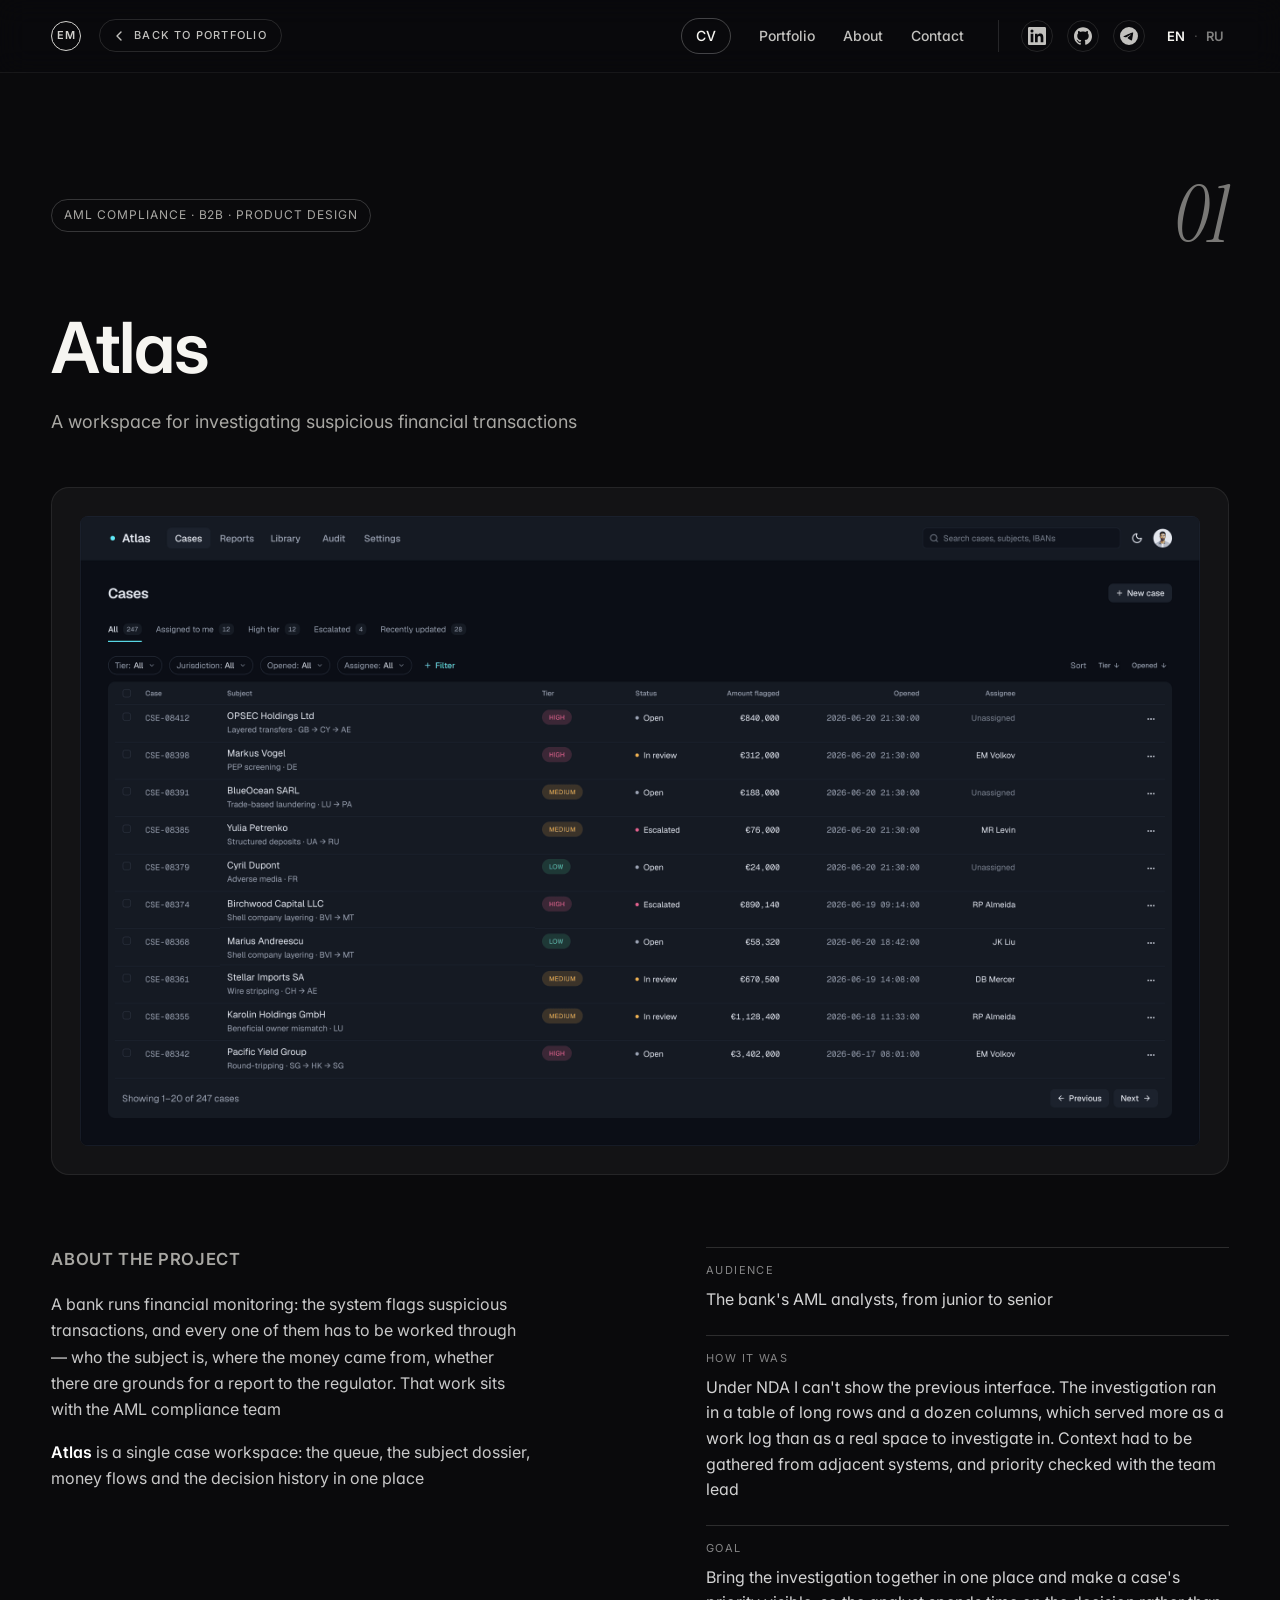
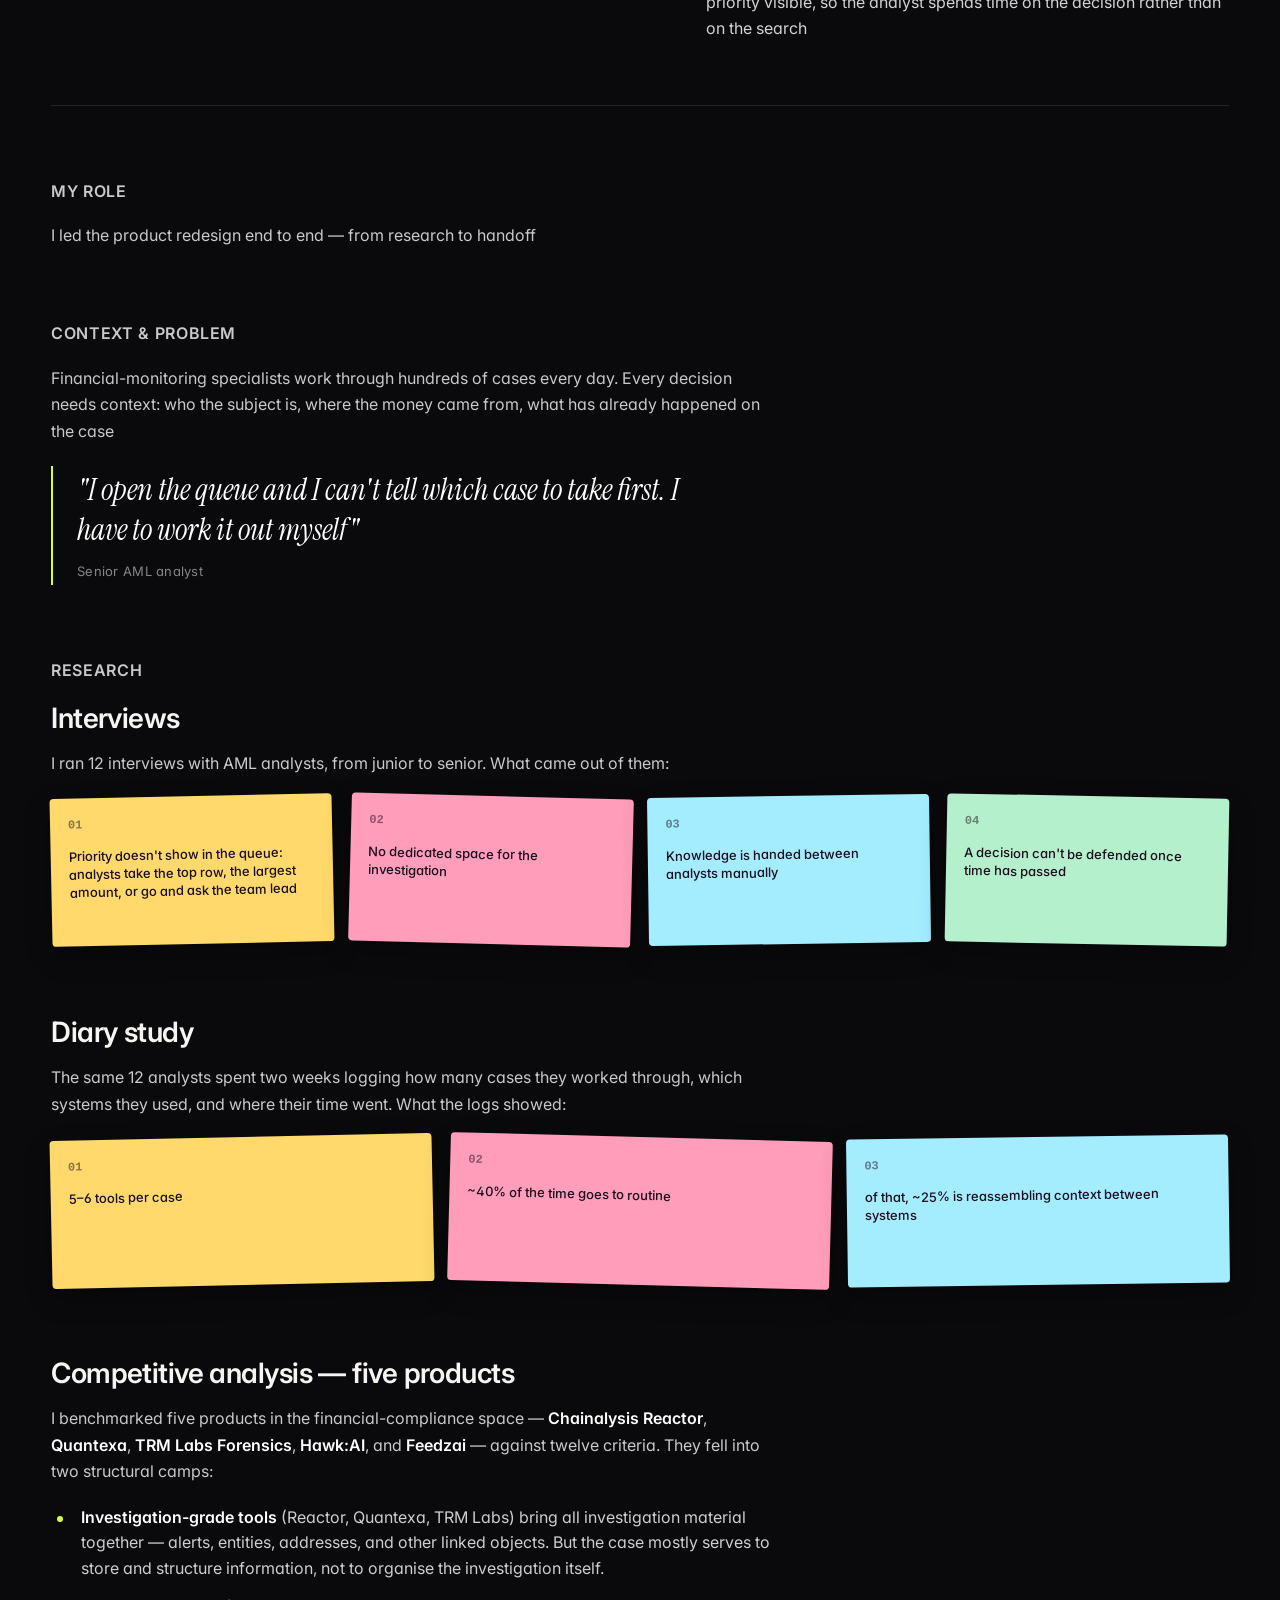
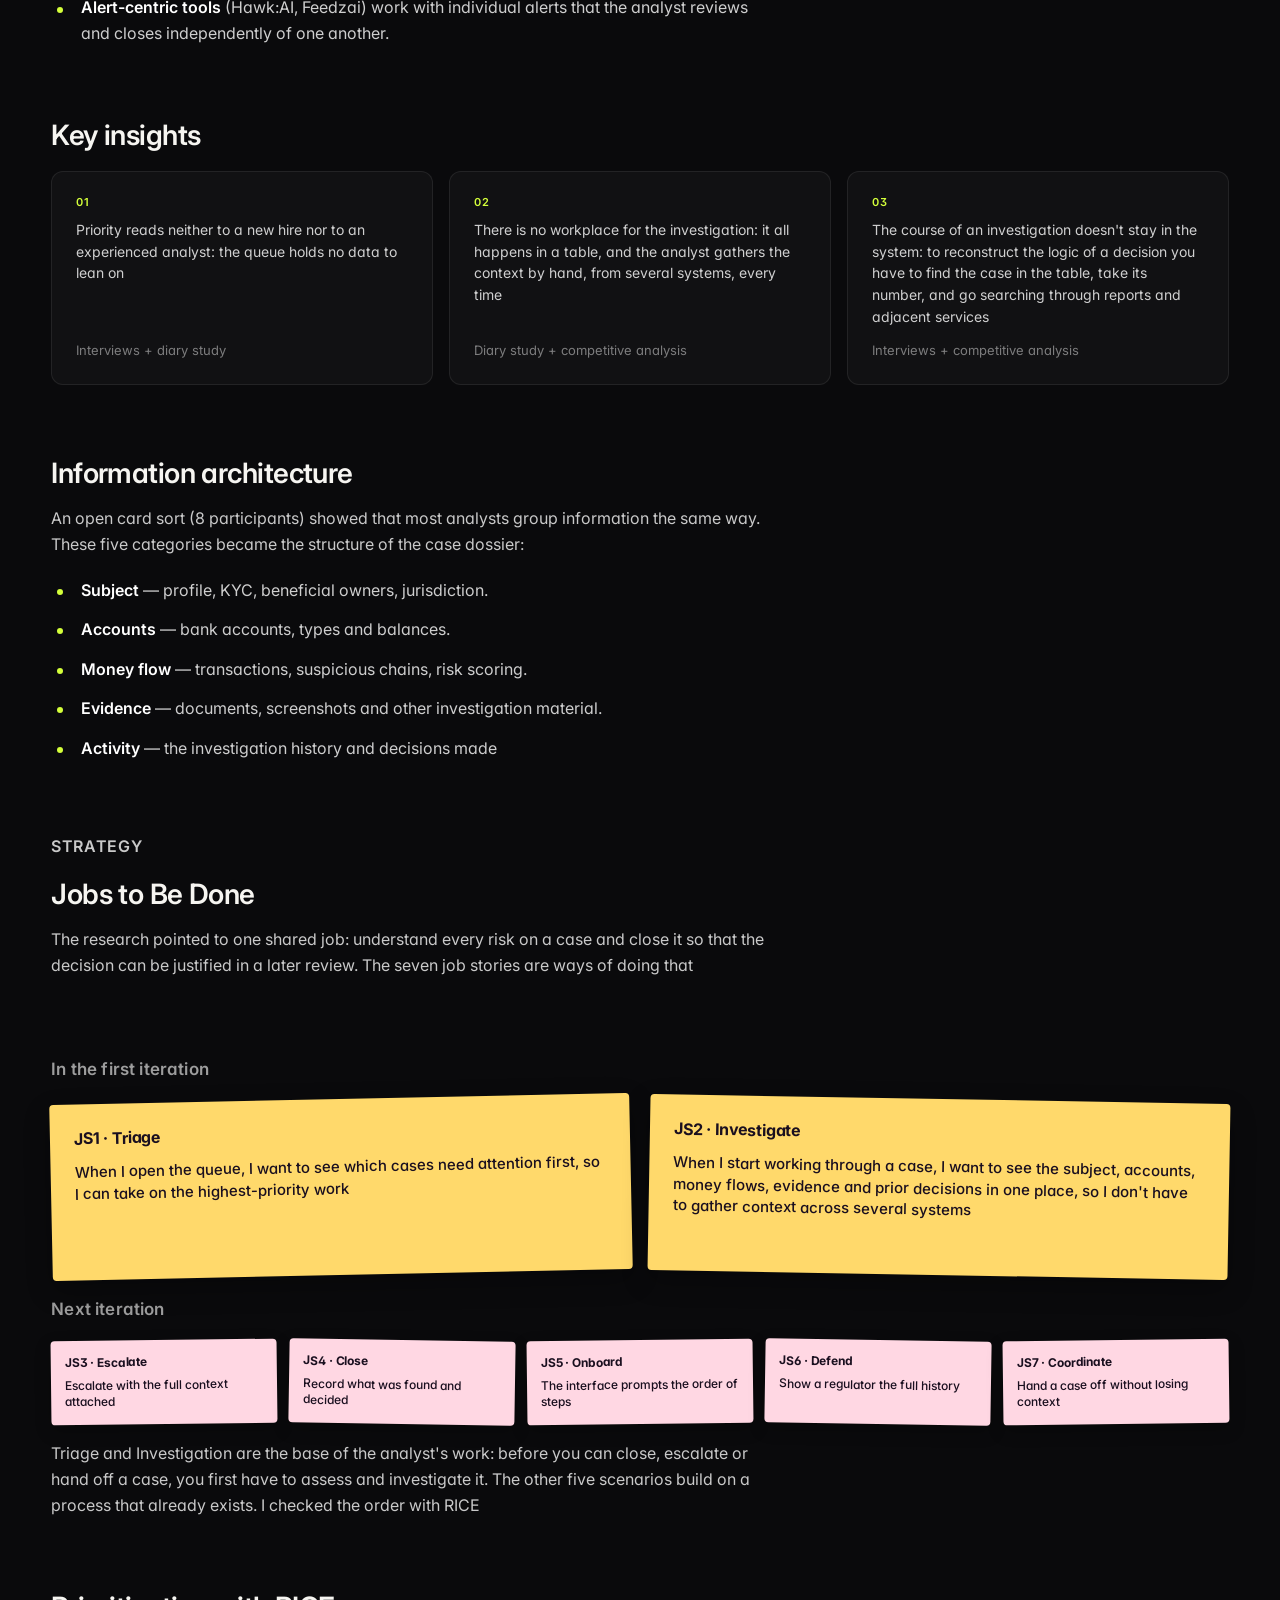
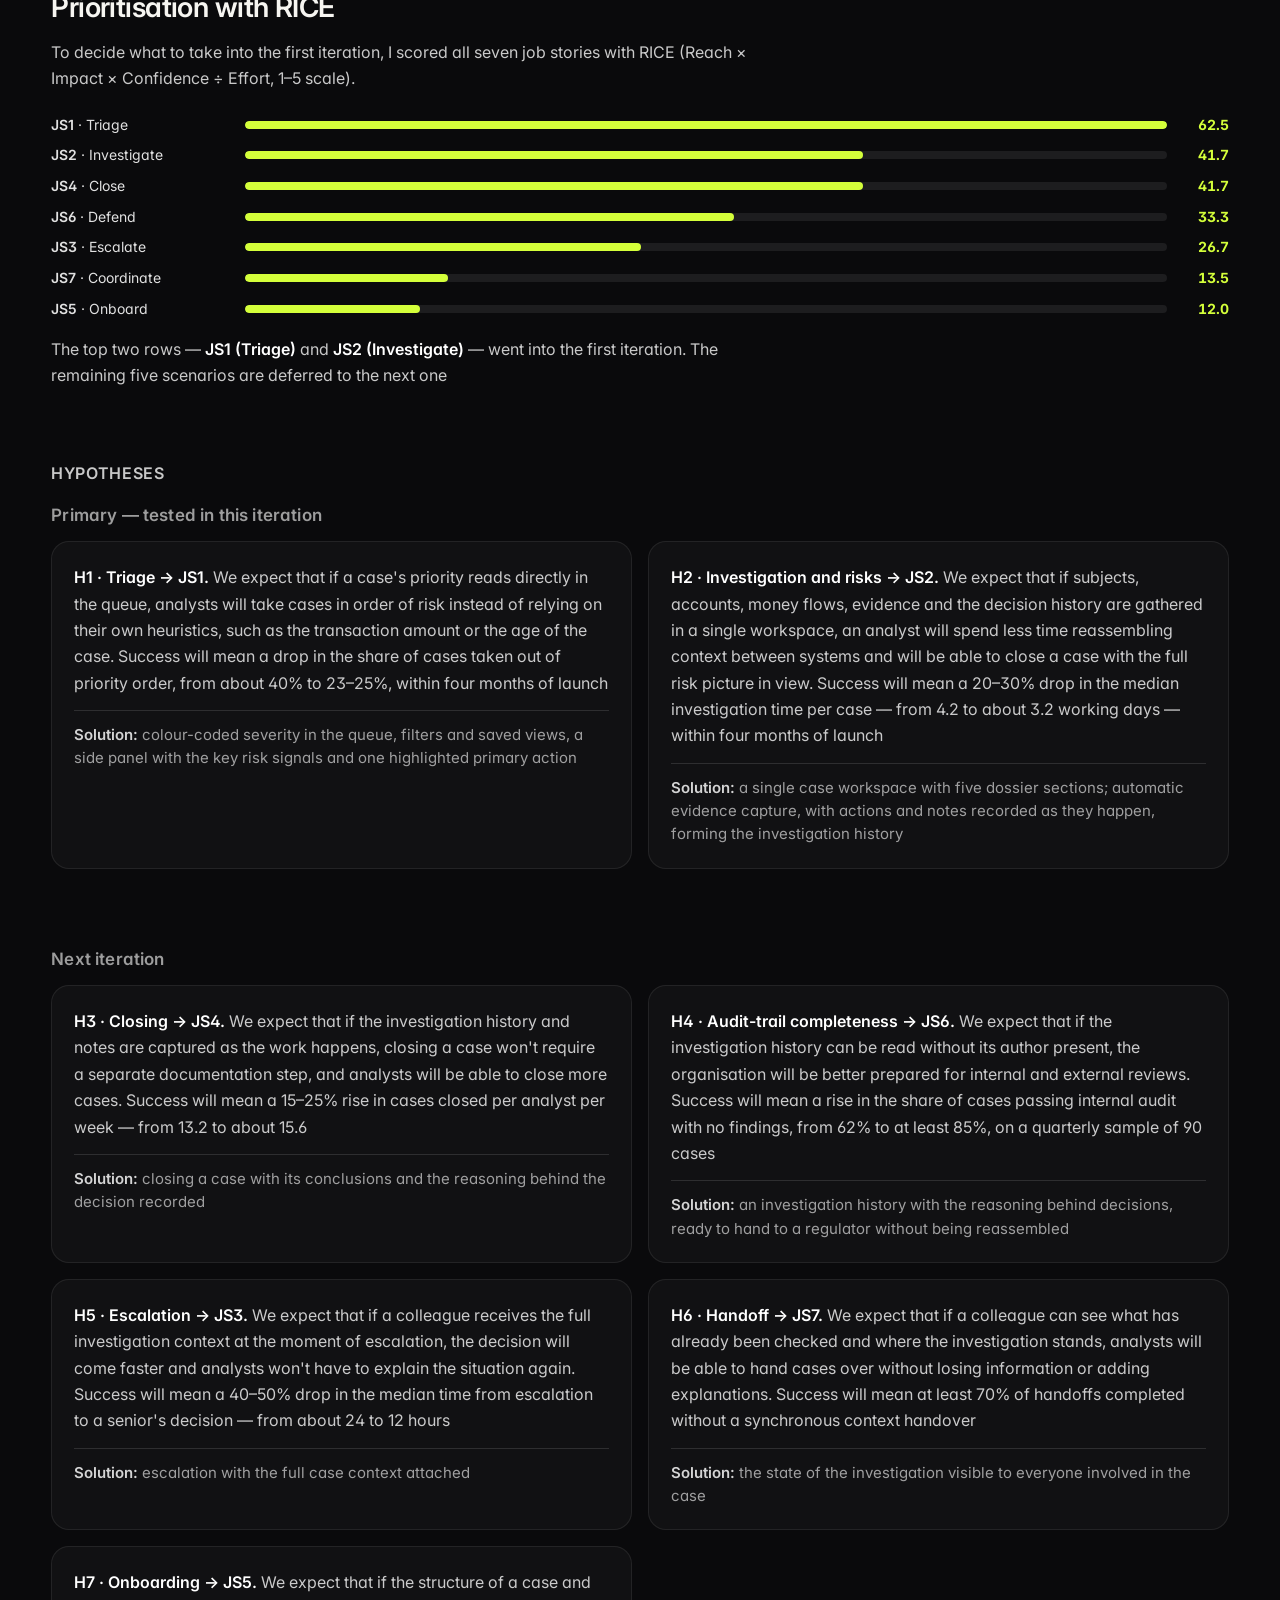
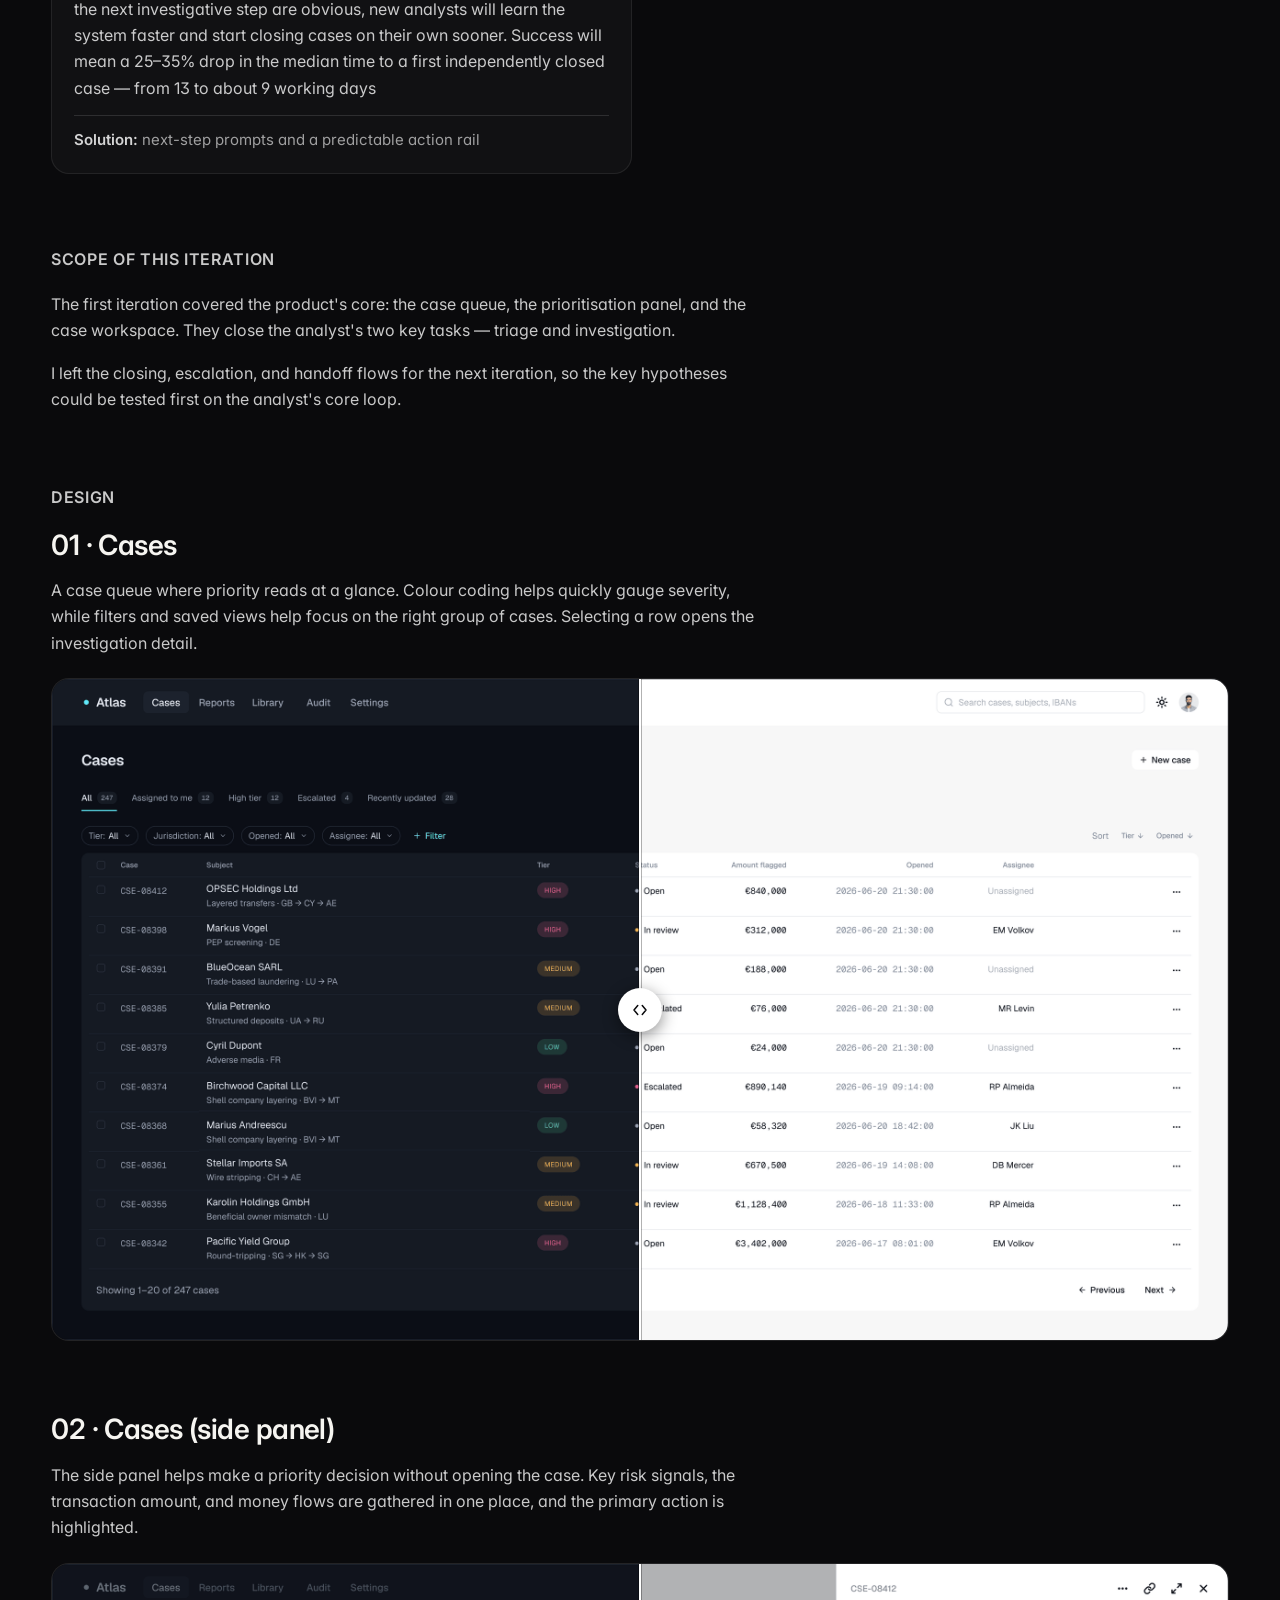
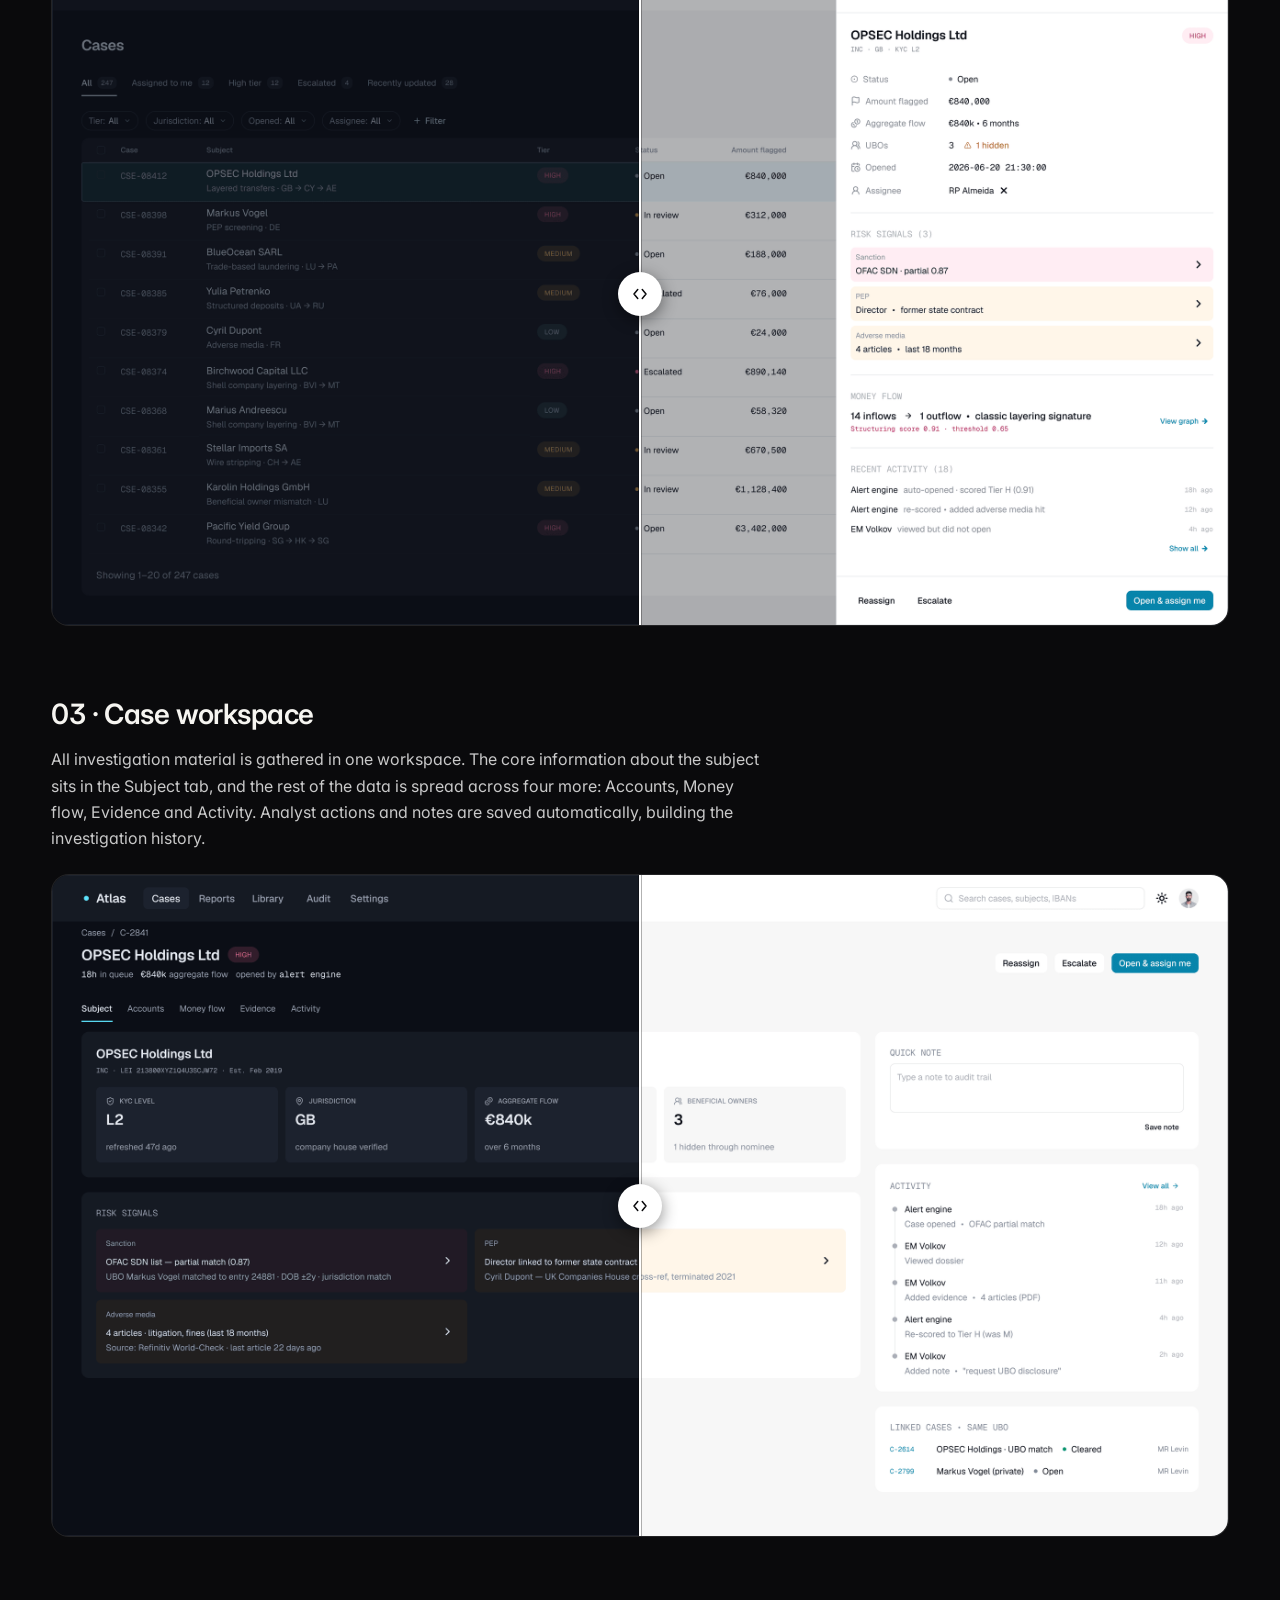
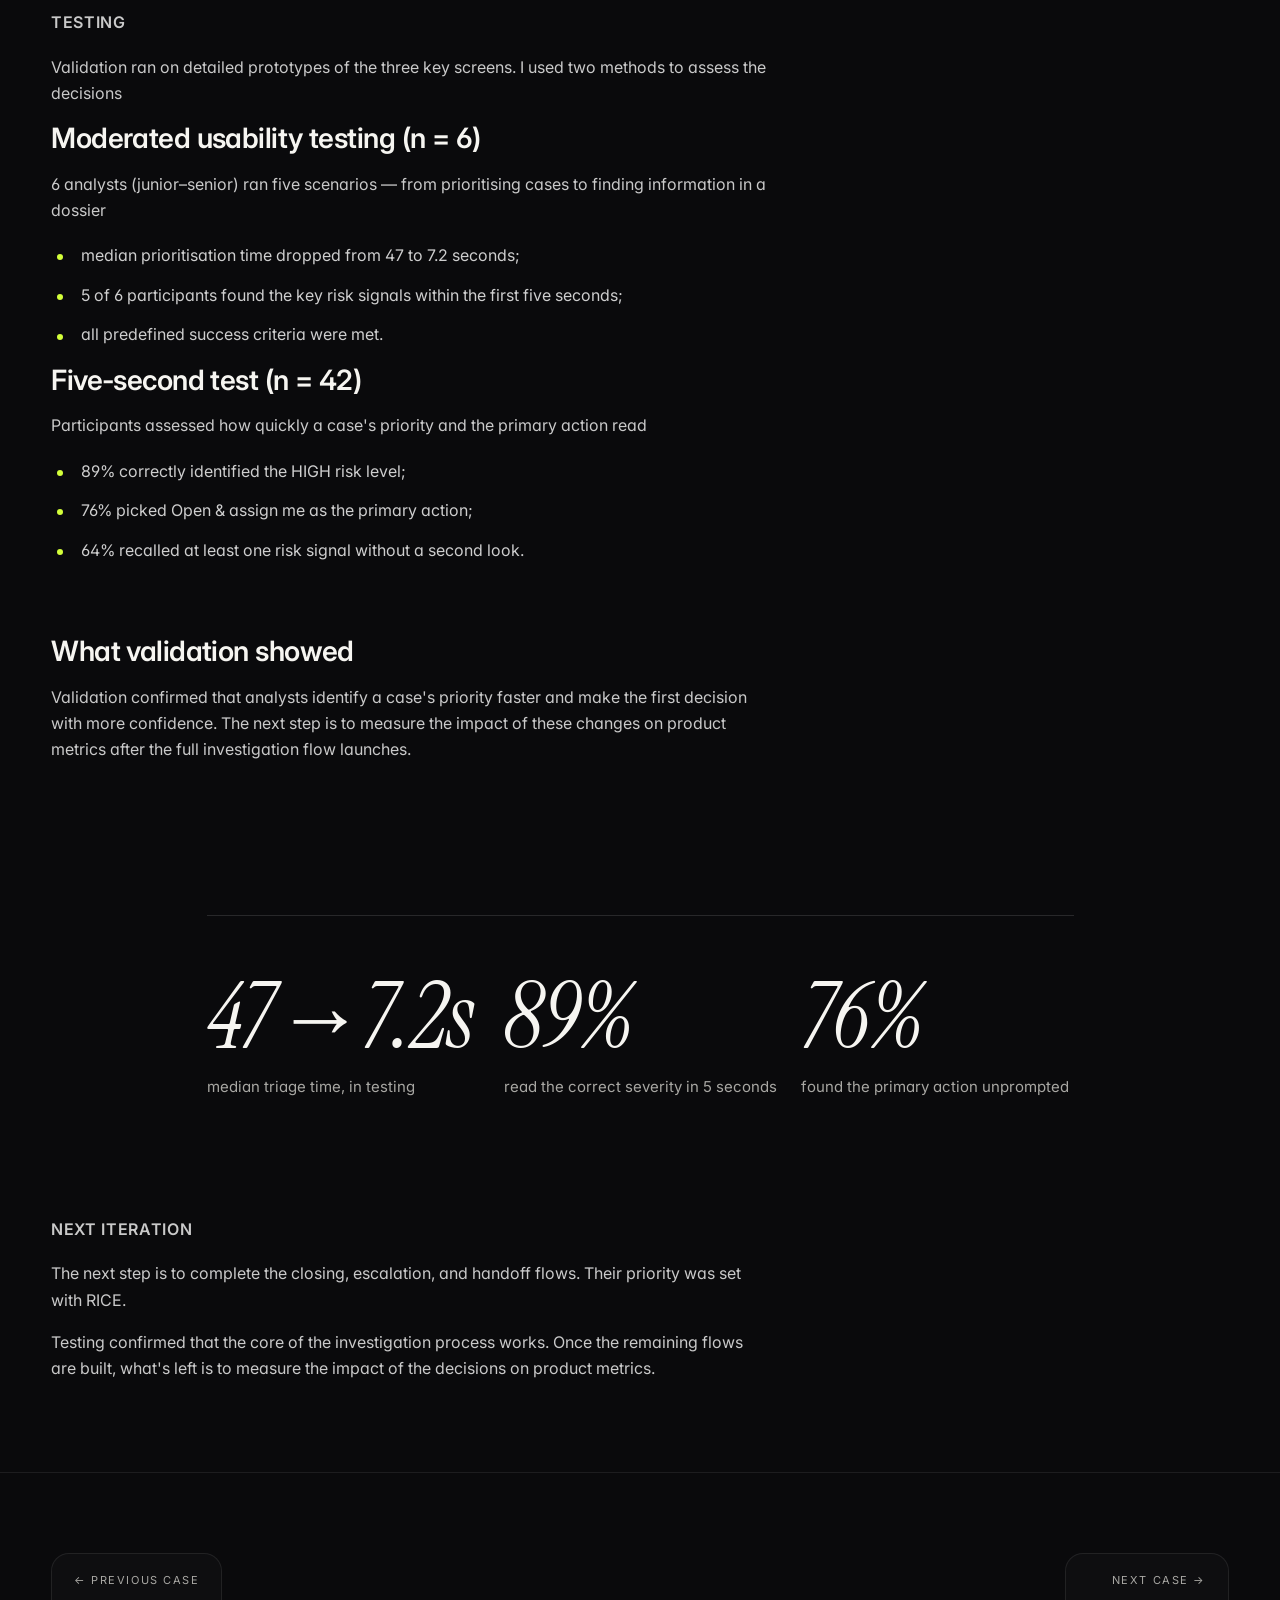
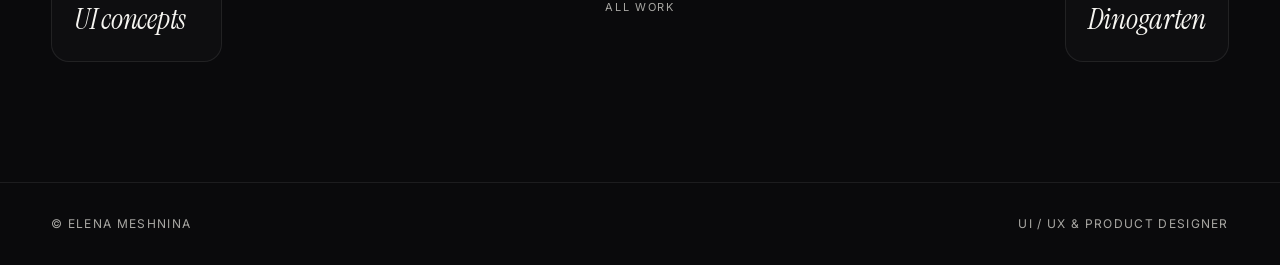
==== commit b597f79f: "Refresh the whole portfolio" ====
--- a/cases/atlas/index.html
+++ b/cases/atlas/index.html
@@ -182,7 +182,7 @@
     .case[data-case="atlas"] .case-brief__facts { display: grid; gap: 22px; margin: 0; }
     .case[data-case="atlas"] .case-brief__facts > div { border-top: 1px solid rgba(255,255,255,0.14); padding-top: 14px; }
     .case[data-case="atlas"] .case-brief__facts dt {
-      font-size: 11px; letter-spacing: 0.18em; text-transform: uppercase; color: rgba(255,255,255,0.5); margin-bottom: 8px;
+      font-size: 11px; letter-spacing: 0.13em; text-transform: uppercase; color: rgba(255,255,255,0.5); margin-bottom: 8px;
     }
     .case[data-case="atlas"] .case-brief__facts dd { margin: 0; font-size: 16px; line-height: 1.6; color: rgba(255,255,255,0.82); }
 
@@ -282,7 +282,7 @@
     <a class="nav__cv" href="https://drive.google.com/file/d/1iWhB5NkARNtXlqjZVco4DpEjUGkYMEO7/view?usp=drive_link" target="_blank" rel="noopener" data-lang="en">CV</a>
     <a class="nav__cv" href="https://drive.google.com/file/d/1iu5xtXtdieiB0TxhFbYPIKvzkqkYX77Z/view?usp=drive_link" target="_blank" rel="noopener" data-lang="ru">Резюме</a>
     <a href="../../portfolio.html"><span data-lang="en">Portfolio</span><span data-lang="ru">Портфолио</span></a>
-    <a href="../../index.html#about"><span data-lang="en">About</span><span data-lang="ru">Обо мне</span></a>
+    <a href="../../index.html#about"><span data-lang="en">About</span><span data-lang="ru">Обо&nbsp;мне</span></a>
     <a href="../../index.html#contact"><span data-lang="en">Contact</span><span data-lang="ru">Контакты</span></a>
     <span class="nav__social-group">
       <a class="nav__social" href="https://www.linkedin.com/in/elena-meshnina-862780237/" aria-label="LinkedIn" target="_blank" rel="noopener">
@@ -308,7 +308,7 @@
 
   <div class="case__hero">
     <div class="case__meta">
-      <span class="chip"><span data-lang="en">AML compliance · Product design</span><span data-lang="ru">AML-комплаенс · Продуктовый дизайн</span></span>
+      <span class="chip"><span data-lang="en">AML compliance · B2B · Product design</span><span data-lang="ru">AML-комплаенс · B2B · Продуктовый дизайн</span></span>
       <span class="case__num">01</span>
     </div>
     <h2 class="case__title">Atlas</h2>
@@ -321,7 +321,7 @@
   <div class="case-brief">
     <div class="case-brief__lead">
       <p class="kicker"><span data-lang="en">About the project</span><span data-lang="ru">О&nbsp;проекте</span></p>
-      <p><span data-lang="en">A bank runs financial monitoring: the system flags suspicious transactions, and every one of them has to be worked through — who the subject is, where the money came from, whether there are grounds for a report to the regulator. That work sits with the AML compliance team</span><span data-lang="ru">Банк ведёт финансовый мониторинг: система помечает подозрительные операции, и&nbsp;каждую нужно разобрать — понять, что&nbsp;за субъект, откуда деньги, есть&nbsp;ли основания для&nbsp;отчёта регулятору. Этим занимается отдел AML-комплаенса</span></p>
+      <p><span data-lang="en">A bank runs financial monitoring: the system flags suspicious transactions, and every one of them has to be worked through — who the subject is, where the money came from, whether there are grounds for a report to the regulator. That work sits with the AML compliance team</span><span data-lang="ru">Банк ведёт финансовый мониторинг: система помечает подозрительные операции, и&nbsp;каждую нужно разобрать — понять, что&nbsp;за&nbsp;субъект, откуда деньги, есть&nbsp;ли основания для&nbsp;отчёта регулятору. Этим занимается отдел AML-комплаенса</span></p>
       <p class="case-brief__def"><span data-lang="en"><b class="semi">Atlas</b> is a single case workspace: the queue, the subject dossier, money flows and the decision history in one place</span><span data-lang="ru"><b class="semi">Atlas</b> — единое пространство кейса: очередь, досье субъекта, денежные потоки и&nbsp;история решений в&nbsp;одном месте</span></p>
     </div>
     <dl class="case-brief__facts">
@@ -331,11 +331,11 @@
       </div>
       <div>
         <dt><span data-lang="en">How it was</span><span data-lang="ru">Как было</span></dt>
-        <dd><span data-lang="en">Under NDA I can&#39;t show the previous interface. The investigation ran in a table of long rows and a dozen columns, which served more as a work log than as a real space to investigate in. Context had to be gathered from adjacent systems, and priority checked with the team lead</span><span data-lang="ru">Под&nbsp;NDA я&nbsp;не могу показать прежний интерфейс. Расследование велось в&nbsp;таблице с&nbsp;длинными строками и&nbsp;десятком колонок, которая служила скорее журналом работы, чем&nbsp;полноценным пространством для&nbsp;расследования. Контекст приходилось собирать из&nbsp;смежных систем, а&nbsp;приоритет уточнять у&nbsp;руководителя</span></dd>
+        <dd><span data-lang="en">Under NDA I can&#39;t show the previous interface. The investigation ran in a table of long rows and a dozen columns, which served more as a work log than as a real space to investigate in. Context had to be gathered from adjacent systems, and priority checked with the team lead</span><span data-lang="ru">Под&nbsp;NDA я&nbsp;не&nbsp;могу показать прежний интерфейс. Расследование велось в&nbsp;таблице с&nbsp;длинными строками и&nbsp;десятком колонок, которая служила скорее журналом работы, чем&nbsp;полноценным пространством для&nbsp;расследования. Контекст приходилось собирать из&nbsp;смежных систем, а&nbsp;приоритет уточнять у&nbsp;руководителя</span></dd>
       </div>
       <div>
         <dt><span data-lang="en">Goal</span><span data-lang="ru">Цель</span></dt>
-        <dd><span data-lang="en">Bring the investigation together in one place and make a case&#39;s priority visible, so the analyst spends time on the decision rather than on the search</span><span data-lang="ru">Собрать расследование в&nbsp;одном месте и&nbsp;сделать приоритет кейса видимым, чтобы&nbsp;аналитик тратил время на&nbsp;решение, а&nbsp;не на&nbsp;поиск информации</span></dd>
+        <dd><span data-lang="en">Bring the investigation together in one place and make a case&#39;s priority visible, so the analyst spends time on the decision rather than on the search</span><span data-lang="ru">Собрать расследование в&nbsp;одном месте и&nbsp;сделать приоритет кейса видимым, чтобы&nbsp;аналитик тратил время на&nbsp;решение, а&nbsp;не&nbsp;на&nbsp;поиск информации</span></dd>
       </div>
     </dl>
   </div>
@@ -351,9 +351,9 @@
     <!-- Context and problem -->
     <div class="atlas-block">
       <p class="kicker"><span data-lang="en">Context &amp; problem</span><span data-lang="ru">Контекст и&nbsp;проблема</span></p>
-      <p><span data-lang="en">Financial-monitoring specialists work through hundreds of cases every day. Every decision needs context: who the subject is, where the money came from, what has already happened on the case</span><span data-lang="ru">Специалисты по&nbsp;финансовому мониторингу ежедневно разбирают сотни кейсов. Для&nbsp;решения по&nbsp;каждому нужен контекст: что&nbsp;за субъект, откуда деньги, что&nbsp;уже происходило по&nbsp;кейсу</span></p>
+      <p><span data-lang="en">Financial-monitoring specialists work through hundreds of cases every day. Every decision needs context: who the subject is, where the money came from, what has already happened on the case</span><span data-lang="ru">Специалисты по&nbsp;финансовому мониторингу ежедневно разбирают сотни кейсов. Для&nbsp;решения по&nbsp;каждому нужен контекст: что&nbsp;за&nbsp;субъект, откуда деньги, что&nbsp;уже происходило по&nbsp;кейсу</span></p>
       <div class="atlas-quote">
-        <p><span data-lang="en">"I open the queue and I can&#39;t tell which case to take first. I have to work it out myself"</span><span data-lang="ru">«Я&nbsp;открываю очередь и&nbsp;не понимаю, какой кейс брать первым. Приходится самому разбираться»</span></p>
+        <p><span data-lang="en">"I open the queue and I can&#39;t tell which case to take first. I have to work it out myself"</span><span data-lang="ru">«Я&nbsp;открываю очередь и&nbsp;не&nbsp;понимаю, какой кейс брать первым. Приходится самому разбираться»</span></p>
         <cite><span data-lang="en">Senior AML analyst</span><span data-lang="ru">Senior AML-аналитик</span></cite>
       </div>
     </div>
@@ -374,7 +374,7 @@
     <!-- Research: diary study -->
     <div class="atlas-block">
       <h3><span data-lang="en">Diary study</span><span data-lang="ru">Дневниковое исследование</span></h3>
-      <p><span data-lang="en">The same 12 analysts spent two weeks logging how many cases they worked through, which systems they used, and where their time went. What the logs showed:</span><span data-lang="ru">Те&nbsp;же 12 аналитиков две недели фиксировали, сколько кейсов разобрали, какими системами пользовались и&nbsp;на что тратили время. Что&nbsp;показали записи:</span></p>
+      <p><span data-lang="en">The same 12 analysts spent two weeks logging how many cases they worked through, which systems they used, and where their time went. What the logs showed:</span><span data-lang="ru">Те&nbsp;же 12 аналитиков две недели фиксировали, сколько кейсов разобрали, какими системами пользовались и&nbsp;на&nbsp;что тратили время. Что&nbsp;показали записи:</span></p>
       <div class="atlas-stickers atlas-stickers--3">
         <div class="atlas-sticky atlas-sticky--y"><span class="atlas-sticky__n">01</span><p><span data-lang="en">5–6 tools per case</span><span data-lang="ru">5–6 инструментов на&nbsp;кейс</span></p></div>
         <div class="atlas-sticky atlas-sticky--p"><span class="atlas-sticky__n">02</span><p><span data-lang="en">~40% of the time goes to routine</span><span data-lang="ru">~40% времени — рутина</span></p></div>
@@ -386,7 +386,7 @@
       <h3><span data-lang="en">Competitive analysis — five products</span><span data-lang="ru">Анализ конкурентов — пять продуктов</span></h3>
       <p><span data-lang="en">I benchmarked five products in the financial-compliance space — <strong>Chainalysis Reactor</strong>, <strong>Quantexa</strong>, <strong>TRM Labs Forensics</strong>, <strong>Hawk:AI</strong>, and <strong>Feedzai</strong> — against twelve criteria. They fell into two structural camps:</span><span data-lang="ru">Я&nbsp;провела бенчмаркинг 5 продуктов в&nbsp;сфере финансового комплаенса — <strong>Chainalysis Reactor</strong>, <strong>Quantexa</strong>, <strong>TRM Labs Forensics</strong>, <strong>Hawk:AI</strong> и&nbsp;<strong>Feedzai</strong> — по&nbsp;двенадцати критериям. Продукты распались на&nbsp;два структурных лагеря:</span></p>
       <ul class="atlas-ul">
-        <li><span data-lang="en"><strong>Investigation-grade tools</strong> (Reactor, Quantexa, TRM Labs) bring all investigation material together — alerts, entities, addresses, and other linked objects. But the case mostly serves to store and structure information, not to organise the investigation itself.</span><span data-lang="ru"><strong>Investigation-grade инструменты</strong> (Reactor, Quantexa, TRM Labs) объединяют все материалы расследования — алерты, сущности, адреса и&nbsp;другие связанные объекты. Но&nbsp;роль кейса в&nbsp;основном сводится к&nbsp;хранению и&nbsp;структурированию информации, а&nbsp;не к&nbsp;организации самого процесса расследования.</span></li>
+        <li><span data-lang="en"><strong>Investigation-grade tools</strong> (Reactor, Quantexa, TRM Labs) bring all investigation material together — alerts, entities, addresses, and other linked objects. But the case mostly serves to store and structure information, not to organise the investigation itself.</span><span data-lang="ru"><strong>Investigation-grade инструменты</strong> (Reactor, Quantexa, TRM Labs) объединяют все материалы расследования — алерты, сущности, адреса и&nbsp;другие связанные объекты. Но&nbsp;роль кейса в&nbsp;основном сводится к&nbsp;хранению и&nbsp;структурированию информации, а&nbsp;не&nbsp;к&nbsp;организации самого процесса расследования.</span></li>
         <li><span data-lang="en"><strong>Alert-centric tools</strong> (Hawk:AI, Feedzai) work with individual alerts that the analyst reviews and closes independently of one another.</span><span data-lang="ru"><strong>Alert-centric инструменты</strong> (Hawk:AI, Feedzai) работают с&nbsp;отдельными алертами, которые аналитик рассматривает и&nbsp;закрывает независимо от&nbsp;других.</span></li>
       </ul>
     </div>
@@ -435,7 +435,7 @@
       <h4><span data-lang="en">In the first iteration</span><span data-lang="ru">В&nbsp;первой итерации</span></h4>
       <div class="atlas-jobs atlas-jobs--primary">
         <div class="atlas-sticky atlas-sticky--y"><h5>JS1 · <span data-lang="en">Triage</span><span data-lang="ru">Приоритизация</span></h5><p><span data-lang="en">When I open the queue, I want to see which cases need attention first, so I can take on the highest-priority work</span><span data-lang="ru">Когда я&nbsp;открываю очередь, я&nbsp;хочу видеть, какие кейсы требуют внимания в&nbsp;первую очередь, чтобы&nbsp;взяться за&nbsp;самое приоритетное</span></p></div>
-        <div class="atlas-sticky atlas-sticky--y"><h5>JS2 · <span data-lang="en">Investigate</span><span data-lang="ru">Расследование</span></h5><p><span data-lang="en">When I start working through a case, I want to see the subject, accounts, money flows, evidence and prior decisions in one place, so I don&#39;t have to gather context across several systems</span><span data-lang="ru">Когда я&nbsp;начинаю разбирать кейс, я&nbsp;хочу видеть субъект, счета, потоки, доказательства и&nbsp;прошлые решения в&nbsp;одном месте, чтобы&nbsp;не собирать контекст по&nbsp;нескольким системам</span></p></div>
+        <div class="atlas-sticky atlas-sticky--y"><h5>JS2 · <span data-lang="en">Investigate</span><span data-lang="ru">Расследование</span></h5><p><span data-lang="en">When I start working through a case, I want to see the subject, accounts, money flows, evidence and prior decisions in one place, so I don&#39;t have to gather context across several systems</span><span data-lang="ru">Когда я&nbsp;начинаю разбирать кейс, я&nbsp;хочу видеть субъект, счета, потоки, доказательства и&nbsp;прошлые решения в&nbsp;одном месте, чтобы&nbsp;не&nbsp;собирать контекст по&nbsp;нескольким системам</span></p></div>
       </div>
       <h4><span data-lang="en">Next iteration</span><span data-lang="ru">Следующая итерация</span></h4>
       <div class="atlas-jobs atlas-jobs--next">
@@ -468,7 +468,7 @@
       <p class="kicker"><span data-lang="en">Hypotheses</span><span data-lang="ru">Гипотезы</span></p>
       <h4><span data-lang="en">Primary — tested in this iteration</span><span data-lang="ru">Основные — проверяются в&nbsp;этой итерации</span></h4>
       <div class="atlas-hyp">
-        <p><span data-lang="en"><strong>H1 · Triage → JS1.</strong> We expect that if a case&#39;s priority reads directly in the queue, analysts will take cases in order of risk instead of relying on their own heuristics, such as the transaction amount or the age of the case. Success will mean a drop in the share of cases taken out of priority order, from about 40% to 23–25%, within four months of launch<span class="atlas-hyp__sol"><b>Solution:</b> colour-coded severity in the queue, filters and saved views, a side panel with the key risk signals and one highlighted primary action</span></span><span data-lang="ru"><strong>H1 · Приоритизация → JS1.</strong> Мы предполагаем, что&nbsp;если приоритет кейса будет считываться прямо в&nbsp;очереди, аналитики будут брать кейсы в&nbsp;порядке риска, а&nbsp;не ориентироваться на&nbsp;собственные эвристики, например, сумму операции или&nbsp;возраст кейса. Успехом будем считать снижение доли кейсов, взятых в&nbsp;обход приоритета, с&nbsp;примерно 40% до&nbsp;23–25% в&nbsp;течение четырёх месяцев после&nbsp;запуска<span class="atlas-hyp__sol"><b>Решение:</b> цветовая индикация критичности в&nbsp;очереди, фильтры и&nbsp;сохранённые представления, боковая панель с&nbsp;ключевыми сигналами риска и&nbsp;выделенным главным действием</span></span></p>
+        <p><span data-lang="en"><strong>H1 · Triage → JS1.</strong> We expect that if a case&#39;s priority reads directly in the queue, analysts will take cases in order of risk instead of relying on their own heuristics, such as the transaction amount or the age of the case. Success will mean a drop in the share of cases taken out of priority order, from about 40% to 23–25%, within four months of launch<span class="atlas-hyp__sol"><b>Solution:</b> colour-coded severity in the queue, filters and saved views, a side panel with the key risk signals and one highlighted primary action</span></span><span data-lang="ru"><strong>H1 · Приоритизация → JS1.</strong> Мы предполагаем, что&nbsp;если приоритет кейса будет считываться прямо в&nbsp;очереди, аналитики будут брать кейсы в&nbsp;порядке риска, а&nbsp;не&nbsp;ориентироваться на&nbsp;собственные эвристики, например, сумму операции или&nbsp;возраст кейса. Успехом будем считать снижение доли кейсов, взятых в&nbsp;обход приоритета, с&nbsp;примерно 40% до&nbsp;23–25% в&nbsp;течение четырёх месяцев после&nbsp;запуска<span class="atlas-hyp__sol"><b>Решение:</b> цветовая индикация критичности в&nbsp;очереди, фильтры и&nbsp;сохранённые представления, боковая панель с&nbsp;ключевыми сигналами риска и&nbsp;выделенным главным действием</span></span></p>
         <p><span data-lang="en"><strong>H2 · Investigation and risks → JS2.</strong> We expect that if subjects, accounts, money flows, evidence and the decision history are gathered in a single workspace, an analyst will spend less time reassembling context between systems and will be able to close a case with the full risk picture in view. Success will mean a 20–30% drop in the median investigation time per case — from 4.2 to about 3.2 working days — within four months of launch<span class="atlas-hyp__sol"><b>Solution:</b> a single case workspace with five dossier sections; automatic evidence capture, with actions and notes recorded as they happen, forming the investigation history</span></span><span data-lang="ru"><strong>H2 · Расследование и&nbsp;риски → JS2.</strong> Мы предполагаем, что&nbsp;если субъекты, счета, денежные потоки, доказательства и&nbsp;история решений собраны в&nbsp;одном рабочем пространстве, аналитик будет тратить меньше времени на&nbsp;пересборку контекста между&nbsp;системами и&nbsp;сможет закрывать кейс с&nbsp;полной картиной рисков. Успехом будем считать сокращение медианного времени расследования одного кейса на&nbsp;20–30% — с&nbsp;4,2 до&nbsp;примерно 3,2 рабочих дней — в&nbsp;течение четырёх месяцев после&nbsp;запуска<span class="atlas-hyp__sol"><b>Решение:</b> единое рабочее пространство кейса с&nbsp;пятью разделами досье; автоматический сбор доказательств, фиксация действий и&nbsp;заметок, формирующая историю расследования</span></span></p>
       </div>
     </div>
@@ -477,9 +477,9 @@
       <h4><span data-lang="en">Next iteration</span><span data-lang="ru">Следующая итерация</span></h4>
       <div class="atlas-hyp">
         <p><span data-lang="en"><strong>H3 · Closing → JS4.</strong> We expect that if the investigation history and notes are captured as the work happens, closing a case won&#39;t require a separate documentation step, and analysts will be able to close more cases. Success will mean a 15–25% rise in cases closed per analyst per week — from 13.2 to about 15.6<span class="atlas-hyp__sol"><b>Solution:</b> closing a case with its conclusions and the reasoning behind the decision recorded</span></span><span data-lang="ru"><strong>H3 · Закрытие → JS4.</strong> Мы предполагаем, что&nbsp;если история расследования и&nbsp;заметки фиксируются по&nbsp;ходу работы, закрытие кейса не&nbsp;потребует отдельного этапа документирования, и&nbsp;аналитики смогут закрывать больше кейсов. Успехом будем считать рост количества закрытых кейсов на&nbsp;одного аналитика в&nbsp;неделю на&nbsp;15–25% — с&nbsp;13,2 до&nbsp;примерно 15,6<span class="atlas-hyp__sol"><b>Решение:</b> закрытие кейса с&nbsp;фиксацией выводов и&nbsp;обоснования решения</span></span></p>
-        <p><span data-lang="en"><strong>H4 · Audit-trail completeness → JS6.</strong> We expect that if the investigation history can be read without its author present, the organisation will be better prepared for internal and external reviews. Success will mean a rise in the share of cases passing internal audit with no findings, from 62% to at least 85%, on a quarterly sample of 90 cases<span class="atlas-hyp__sol"><b>Solution:</b> an investigation history with the reasoning behind decisions, ready to hand to a regulator without being reassembled</span></span><span data-lang="ru"><strong>H4 · Полнота audit trail → JS6.</strong> Мы предполагаем, что&nbsp;если история расследования пригодна для&nbsp;чтения без&nbsp;участия автора, организация будет лучше подготовлена к&nbsp;внутренним и&nbsp;внешним проверкам. Успехом будем считать рост доли кейсов, проходящих внутренний аудит без&nbsp;замечаний, с&nbsp;62% до&nbsp;не менее 85% по&nbsp;квартальной выборке из&nbsp;90 кейсов<span class="atlas-hyp__sol"><b>Решение:</b> история расследования с&nbsp;обоснованием решений, готовая к&nbsp;передаче регулятору без&nbsp;дополнительной пересборки</span></span></p>
+        <p><span data-lang="en"><strong>H4 · Audit-trail completeness → JS6.</strong> We expect that if the investigation history can be read without its author present, the organisation will be better prepared for internal and external reviews. Success will mean a rise in the share of cases passing internal audit with no findings, from 62% to at least 85%, on a quarterly sample of 90 cases<span class="atlas-hyp__sol"><b>Solution:</b> an investigation history with the reasoning behind decisions, ready to hand to a regulator without being reassembled</span></span><span data-lang="ru"><strong>H4 · Полнота audit trail → JS6.</strong> Мы предполагаем, что&nbsp;если история расследования пригодна для&nbsp;чтения без&nbsp;участия автора, организация будет лучше подготовлена к&nbsp;внутренним и&nbsp;внешним проверкам. Успехом будем считать рост доли кейсов, проходящих внутренний аудит без&nbsp;замечаний, с&nbsp;62% до&nbsp;не&nbsp;менее 85% по&nbsp;квартальной выборке из&nbsp;90 кейсов<span class="atlas-hyp__sol"><b>Решение:</b> история расследования с&nbsp;обоснованием решений, готовая к&nbsp;передаче регулятору без&nbsp;дополнительной пересборки</span></span></p>
         <p><span data-lang="en"><strong>H5 · Escalation → JS3.</strong> We expect that if a colleague receives the full investigation context at the moment of escalation, the decision will come faster and analysts won&#39;t have to explain the situation again. Success will mean a 40–50% drop in the median time from escalation to a senior&#39;s decision — from about 24 to 12 hours<span class="atlas-hyp__sol"><b>Solution:</b> escalation with the full case context attached</span></span><span data-lang="ru"><strong>H5 · Эскалация → JS3.</strong> Мы предполагаем, что&nbsp;если при&nbsp;эскалации коллега сразу получает полный контекст расследования, решение будет приниматься быстрее, а&nbsp;аналитикам не&nbsp;придётся повторно объяснять ситуацию. Успехом будем считать сокращение медианного времени от&nbsp;эскалации до&nbsp;решения сеньора на&nbsp;40–50% — с&nbsp;примерно 24 до&nbsp;12 часов<span class="atlas-hyp__sol"><b>Решение:</b> эскалация с&nbsp;полным контекстом кейса</span></span></p>
-        <p><span data-lang="en"><strong>H6 · Handoff → JS7.</strong> We expect that if a colleague can see what has already been checked and where the investigation stands, analysts will be able to hand cases over without losing information or adding explanations. Success will mean at least 70% of handoffs completed without a synchronous context handover<span class="atlas-hyp__sol"><b>Solution:</b> the state of the investigation visible to everyone involved in the case</span></span><span data-lang="ru"><strong>H6 · Передача → JS7.</strong> Мы предполагаем, что&nbsp;если коллега видит, что&nbsp;уже проверено и&nbsp;на каком этапе находится расследование, аналитики смогут передавать кейсы без&nbsp;потери информации и&nbsp;дополнительных объяснений. Успехом будем считать долю передач, завершённых без&nbsp;синхронной передачи контекста, не&nbsp;менее 70%<span class="atlas-hyp__sol"><b>Решение:</b> видимое состояние расследования для&nbsp;всех участников кейса</span></span></p>
+        <p><span data-lang="en"><strong>H6 · Handoff → JS7.</strong> We expect that if a colleague can see what has already been checked and where the investigation stands, analysts will be able to hand cases over without losing information or adding explanations. Success will mean at least 70% of handoffs completed without a synchronous context handover<span class="atlas-hyp__sol"><b>Solution:</b> the state of the investigation visible to everyone involved in the case</span></span><span data-lang="ru"><strong>H6 · Передача → JS7.</strong> Мы предполагаем, что&nbsp;если коллега видит, что&nbsp;уже проверено и&nbsp;на&nbsp;каком этапе находится расследование, аналитики смогут передавать кейсы без&nbsp;потери информации и&nbsp;дополнительных объяснений. Успехом будем считать долю передач, завершённых без&nbsp;синхронной передачи контекста, не&nbsp;менее 70%<span class="atlas-hyp__sol"><b>Решение:</b> видимое состояние расследования для&nbsp;всех участников кейса</span></span></p>
         <p><span data-lang="en"><strong>H7 · Onboarding → JS5.</strong> We expect that if the structure of a case and the next investigative step are obvious, new analysts will learn the system faster and start closing cases on their own sooner. Success will mean a 25–35% drop in the median time to a first independently closed case — from 13 to about 9 working days<span class="atlas-hyp__sol"><b>Solution:</b> next-step prompts and a predictable action rail</span></span><span data-lang="ru"><strong>H7 · Онбординг → JS5.</strong> Мы предполагаем, что&nbsp;если структура кейса и&nbsp;следующий шаг расследования очевидны, новые аналитики быстрее освоят систему и&nbsp;раньше начнут самостоятельно закрывать кейсы. Успехом будем считать сокращение медианного времени до&nbsp;первого самостоятельно закрытого кейса на&nbsp;25–35% — с&nbsp;13 до&nbsp;примерно 9 рабочих дней<span class="atlas-hyp__sol"><b>Решение:</b> подсказки следующего шага и&nbsp;предсказуемая панель действий</span></span></p>
       </div>
     </div>
@@ -589,7 +589,7 @@
 
 <footer class="footer">
   <span><span data-lang="en">© Elena Meshnina</span><span data-lang="ru">© Елена Мешнина</span></span>
-  <span><span data-lang="en">UI / UX &amp; Product Designer</span><span data-lang="ru">UI / UX и&nbsp;продуктовый дизайнер</span></span>
+  <span><span data-lang="en">UI / UX &amp; Product Designer</span><span data-lang="ru">Продуктовый дизайнер</span></span>
 </footer>
 
 <script src="../../script.js"></script>
--- a/styles.css
+++ b/styles.css
@@ -55,7 +55,7 @@
 .kicker {
   font-size: 12px;
   font-weight: 600;
-  letter-spacing: 0.18em;
+  letter-spacing: 0.13em;
   text-transform: uppercase;
   color: var(--fg-dim);
   margin: 0 0 18px;
@@ -262,7 +262,7 @@
   padding-top: 22px;
   border-top: 1px solid rgba(255,255,255,0.1);
   font-size: 11px;
-  letter-spacing: 0.18em;
+  letter-spacing: 0.13em;
   text-transform: uppercase;
   color: var(--fg-dim);
 }
@@ -383,7 +383,7 @@
   align-items: center;
   gap: 10px;
   font-size: 13px;
-  letter-spacing: 0.16em;
+  letter-spacing: 0.11em;
   text-transform: uppercase;
   color: var(--fg-dim);
   padding: 8px 14px;
@@ -482,7 +482,7 @@
   align-items: center;
   gap: 8px;
   font-size: 13px;
-  letter-spacing: 0.16em;
+  letter-spacing: 0.11em;
   text-transform: uppercase;
   color: var(--fg-dim);
   border-bottom: 1px solid rgba(255,255,255,0.15);
@@ -536,7 +536,7 @@
 }
 .manifesto__label {
   font-size: 12px;
-  letter-spacing: 0.22em;
+  letter-spacing: 0.15em;
   text-transform: uppercase;
   color: var(--fg-dim);
   padding-top: 18px;
@@ -550,7 +550,8 @@
   color: var(--fg);
   word-wrap: break-word;
   overflow-wrap: break-word;
-  hyphens: auto;
+  hyphens: manual;
+  text-wrap: balance;
 }
 .manifesto__quote em {
   font-family: var(--serif);
@@ -610,7 +611,7 @@
 .hero__work-head .kicker { margin: 0; }
 .hero__work-all {
   font-size: 12px;
-  letter-spacing: 0.16em;
+  letter-spacing: 0.11em;
   text-transform: uppercase;
   color: var(--fg-dim);
   transition: color .25s ease;
@@ -686,7 +687,7 @@
 }
 .work-card__chip {
   font-size: 10px;
-  letter-spacing: 0.18em;
+  letter-spacing: 0.13em;
   text-transform: uppercase;
   padding: 5px 11px;
   border: 1px solid rgba(255,255,255,0.18);
@@ -717,7 +718,7 @@
   align-items: center;
   gap: 6px;
   font-size: 11px;
-  letter-spacing: 0.18em;
+  letter-spacing: 0.13em;
   text-transform: uppercase;
   color: var(--accent);
   align-self: flex-start;
@@ -849,7 +850,7 @@
 .portrait__caption {
   position: absolute;
   left: 22px; bottom: 22px;
-  font-size: 12px; letter-spacing: 0.14em; text-transform: uppercase;
+  font-size: 12px; letter-spacing: 0.10em; text-transform: uppercase;
   color: rgba(255,255,255,0.85);
   z-index: 2;
 }
@@ -1332,7 +1333,7 @@
 .timeline li:last-child { border-bottom: 1px solid rgba(255,255,255,0.08); }
 .timeline__when {
   font-size: 13px;
-  letter-spacing: 0.18em;
+  letter-spacing: 0.13em;
   text-transform: uppercase;
   color: var(--fg-dim);
   padding-top: 6px;
@@ -1410,11 +1411,12 @@
 }
 .contact__mail:hover { color: var(--accent); border-color: var(--accent); }
 .contact__links {
-  display: inline-flex;
+  display: flex;
+  justify-content: center;
   align-items: center;
   gap: 14px;
   font-size: 14px;
-  letter-spacing: 0.14em;
+  letter-spacing: 0.10em;
   text-transform: uppercase;
   color: var(--fg-dim);
 }
@@ -1427,7 +1429,7 @@
   display: flex;
   justify-content: space-between;
   font-size: 12px;
-  letter-spacing: 0.16em;
+  letter-spacing: 0.11em;
   text-transform: uppercase;
   color: var(--fg-dim);
 }
@@ -1512,7 +1514,7 @@
   border-radius: 999px;
   font-size: 11px;
   font-weight: 500;
-  letter-spacing: 0.16em;
+  letter-spacing: 0.11em;
   text-transform: uppercase;
   color: var(--fg);
   opacity: 0.78;
@@ -1568,7 +1570,7 @@
 .case-nav__link--next { justify-self: end; text-align: right; }
 .case-nav__kicker {
   font-size: 11px;
-  letter-spacing: 0.2em;
+  letter-spacing: 0.14em;
   text-transform: uppercase;
   color: var(--fg-dim);
 }
@@ -1582,7 +1584,7 @@
 }
 .case-nav__center {
   font-size: 11px;
-  letter-spacing: 0.22em;
+  letter-spacing: 0.15em;
   text-transform: uppercase;
   color: var(--fg-dim);
 }
@@ -1728,7 +1730,7 @@
 }
 .tile__chip {
   font-size: 10px;
-  letter-spacing: 0.18em;
+  letter-spacing: 0.13em;
   text-transform: uppercase;
   padding: 5px 11px;
   border: 1px solid rgba(255,255,255,0.18);
@@ -1759,7 +1761,7 @@
   align-items: center;
   gap: 6px;
   font-size: 11px;
-  letter-spacing: 0.18em;
+  letter-spacing: 0.13em;
   text-transform: uppercase;
   color: var(--accent);
   align-self: flex-start;
@@ -1825,7 +1827,7 @@
 .works-item {
   position: relative;
   display: grid;
-  grid-template-columns: auto 1fr auto;
+  grid-template-columns: auto 1fr minmax(0, auto);
   align-items: baseline;
   gap: clamp(16px, 2vw, 32px);
   padding: clamp(20px, 2.4vw, 32px) clamp(4px, 0.8vw, 12px);
@@ -1862,11 +1864,12 @@
 
 .works-item__chip {
   font-size: 11px;
-  letter-spacing: 0.18em;
+  letter-spacing: 0.13em;
   text-transform: uppercase;
   color: var(--fg-dim);
-  white-space: nowrap;
   justify-self: end;
+  text-align: right;
+  text-wrap: balance;
   padding-right: clamp(20px, 2vw, 32px);
 }
 
@@ -2101,3 +2104,25 @@
 }
 body.lightbox-open { overflow: hidden; }
 
+
+/* Dinogarten preview: no yellow backdrop, phones sit on the card like the other covers */
+.work-card__media--hero-art,
+.works-preview__hero-art { background: none; }
+.work-card__media--hero-art::before,
+.works-preview__hero-art::before { display: none; }
+
+/* Portfolio list hover: move the title with transform instead of padding.
+   Padding changed the column widths, so titles and tags re-wrapped on hover */
+.works-item { grid-template-columns: 1fr minmax(0, auto); }
+.works-item:hover,
+.works-item:focus-visible,
+.works-item.is-active { padding-left: clamp(4px, 0.8vw, 12px); }
+.works-item:hover .works-item__title,
+.works-item:focus-visible .works-item__title,
+.works-item.is-active .works-item__title { transform: translateX(clamp(12px, 1.2vw, 16px)); }
+@media (max-width: 960px) {
+  .works-item { grid-template-columns: 1fr; }
+  .works-item:hover .works-item__title,
+  .works-item:focus-visible .works-item__title,
+  .works-item.is-active .works-item__title { transform: none; }
+}
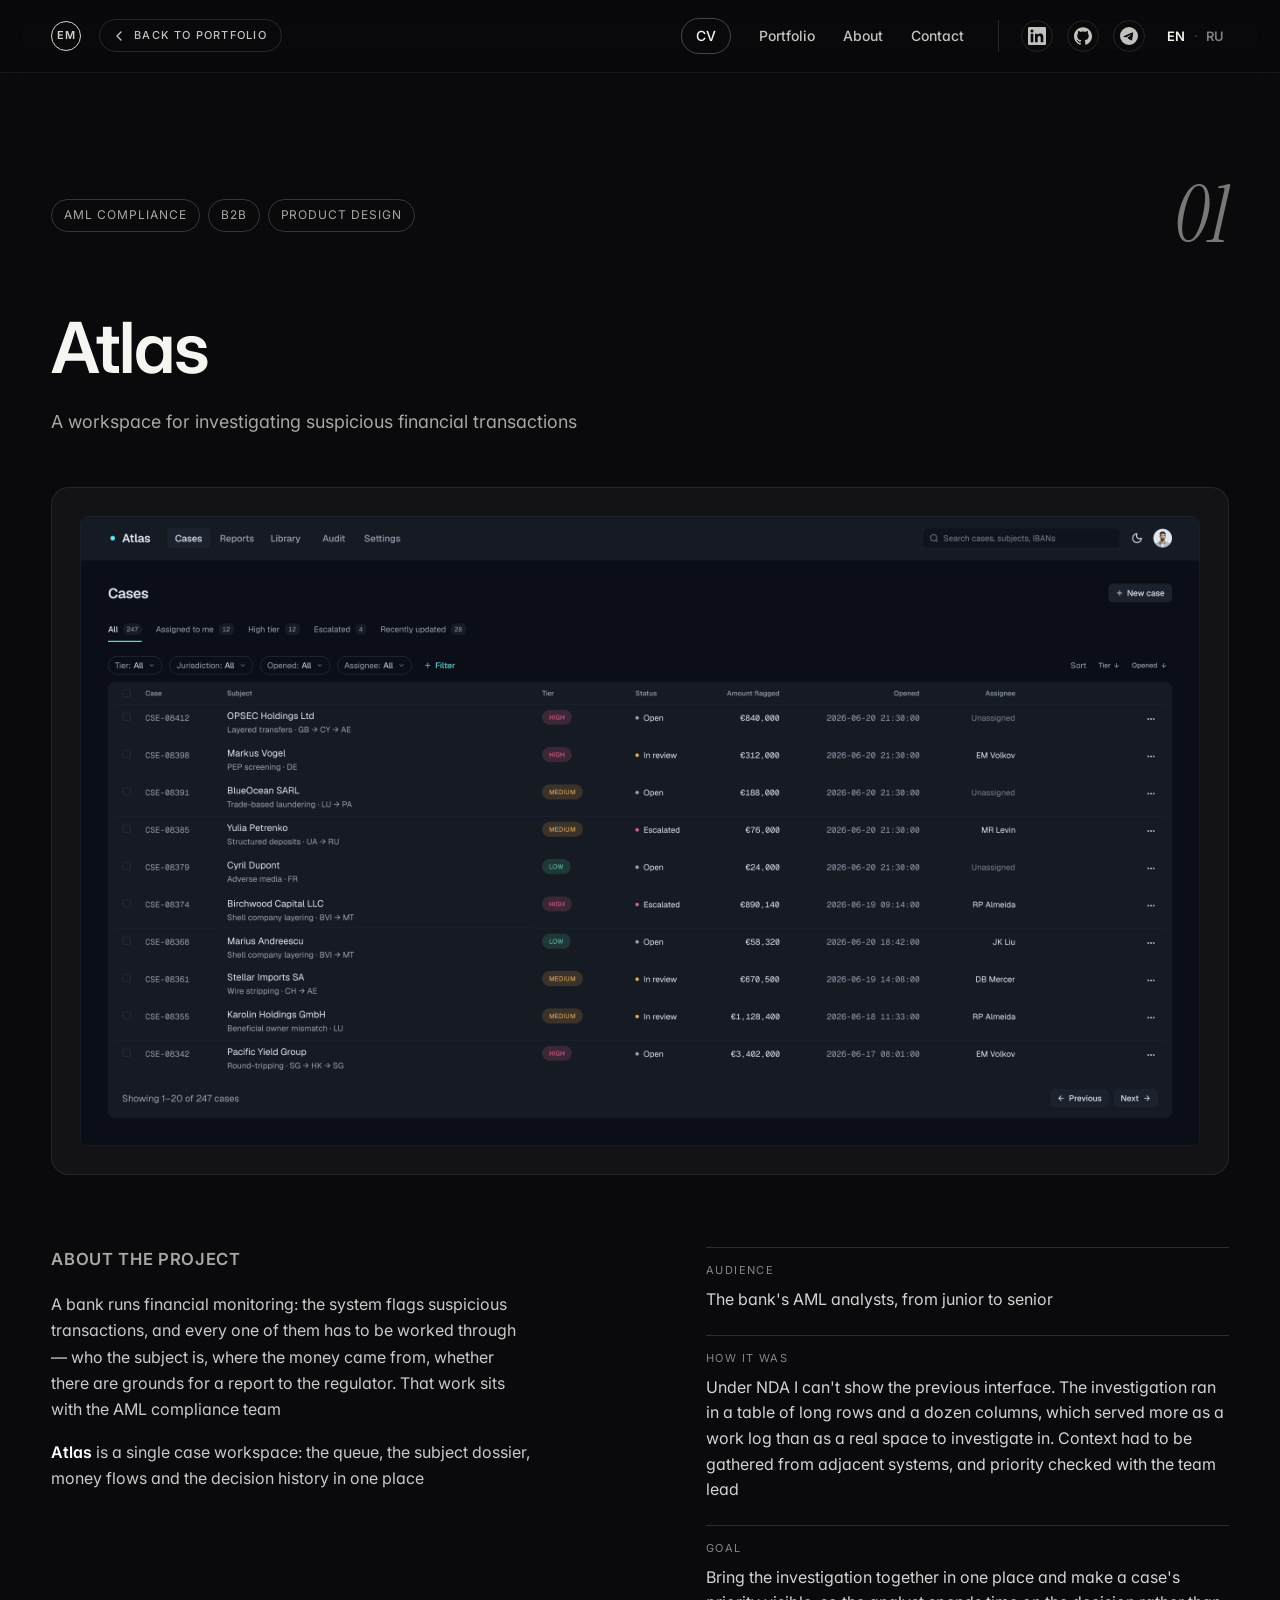
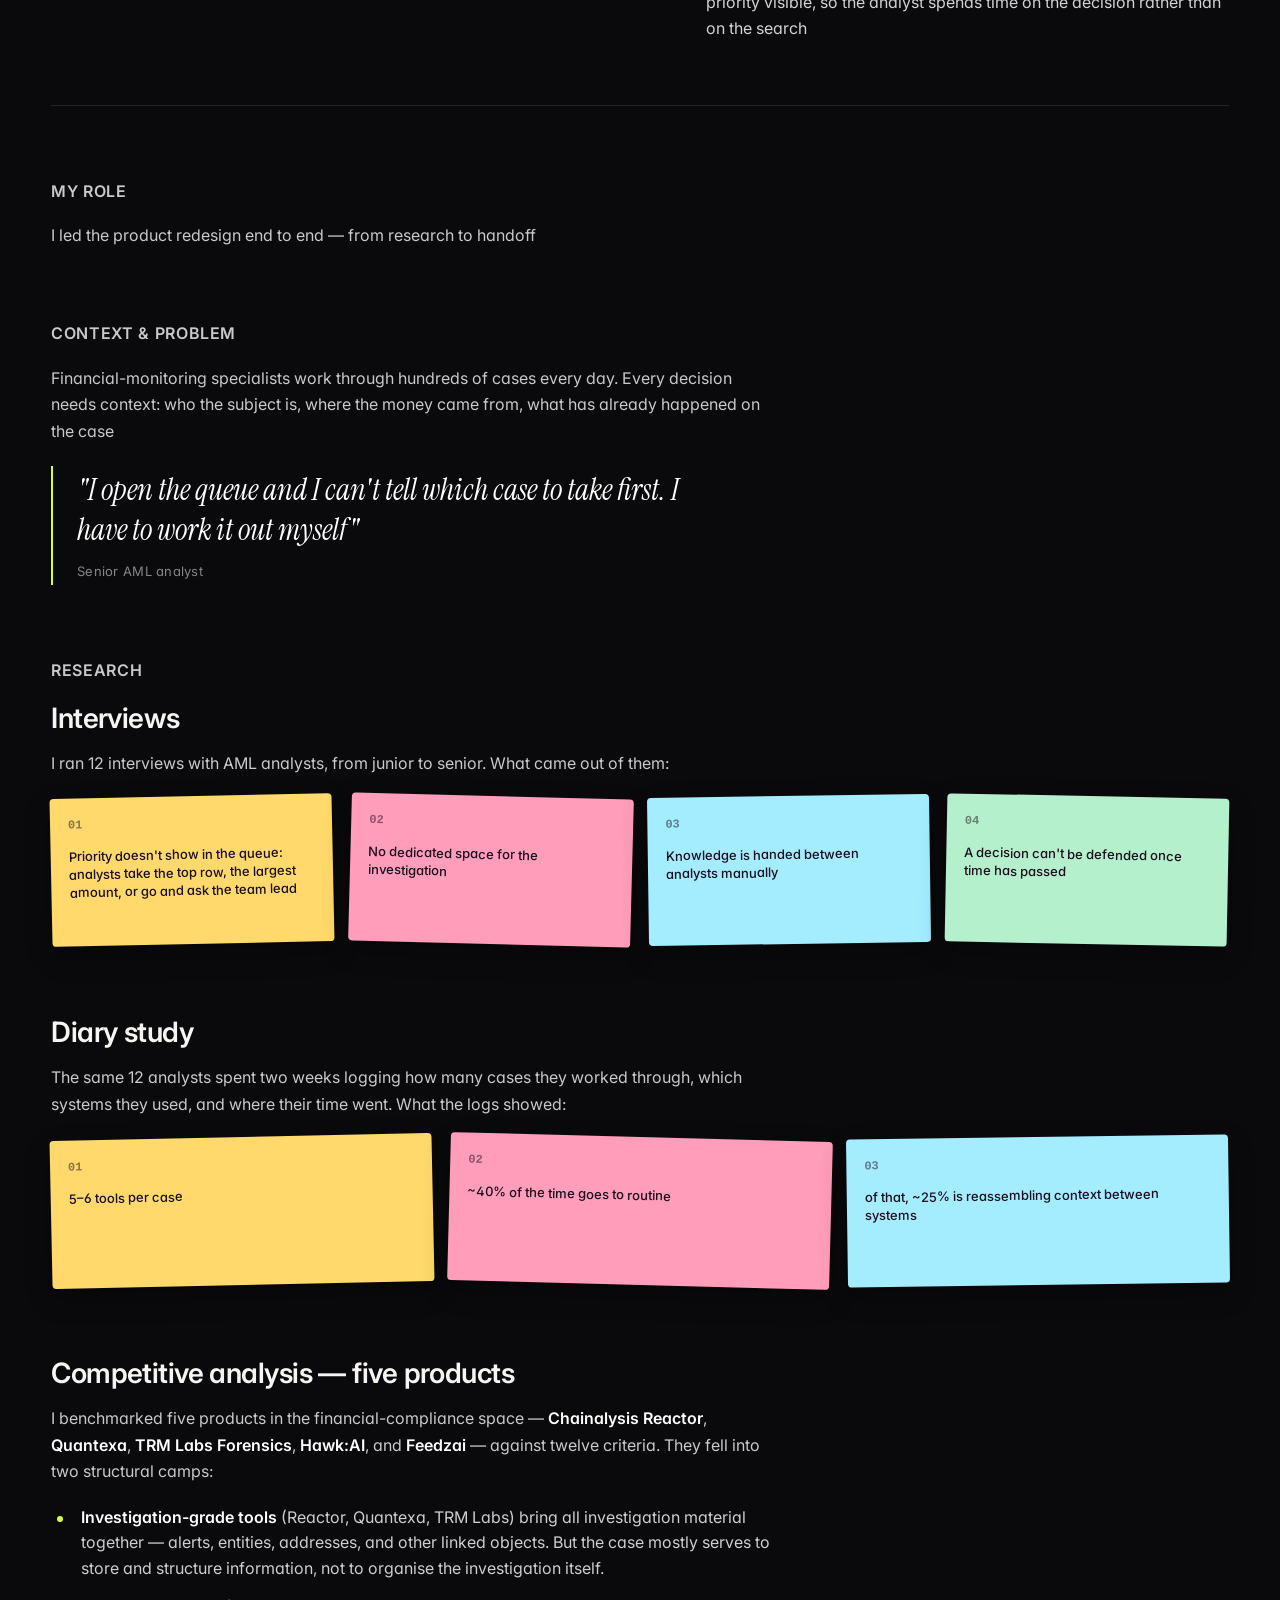
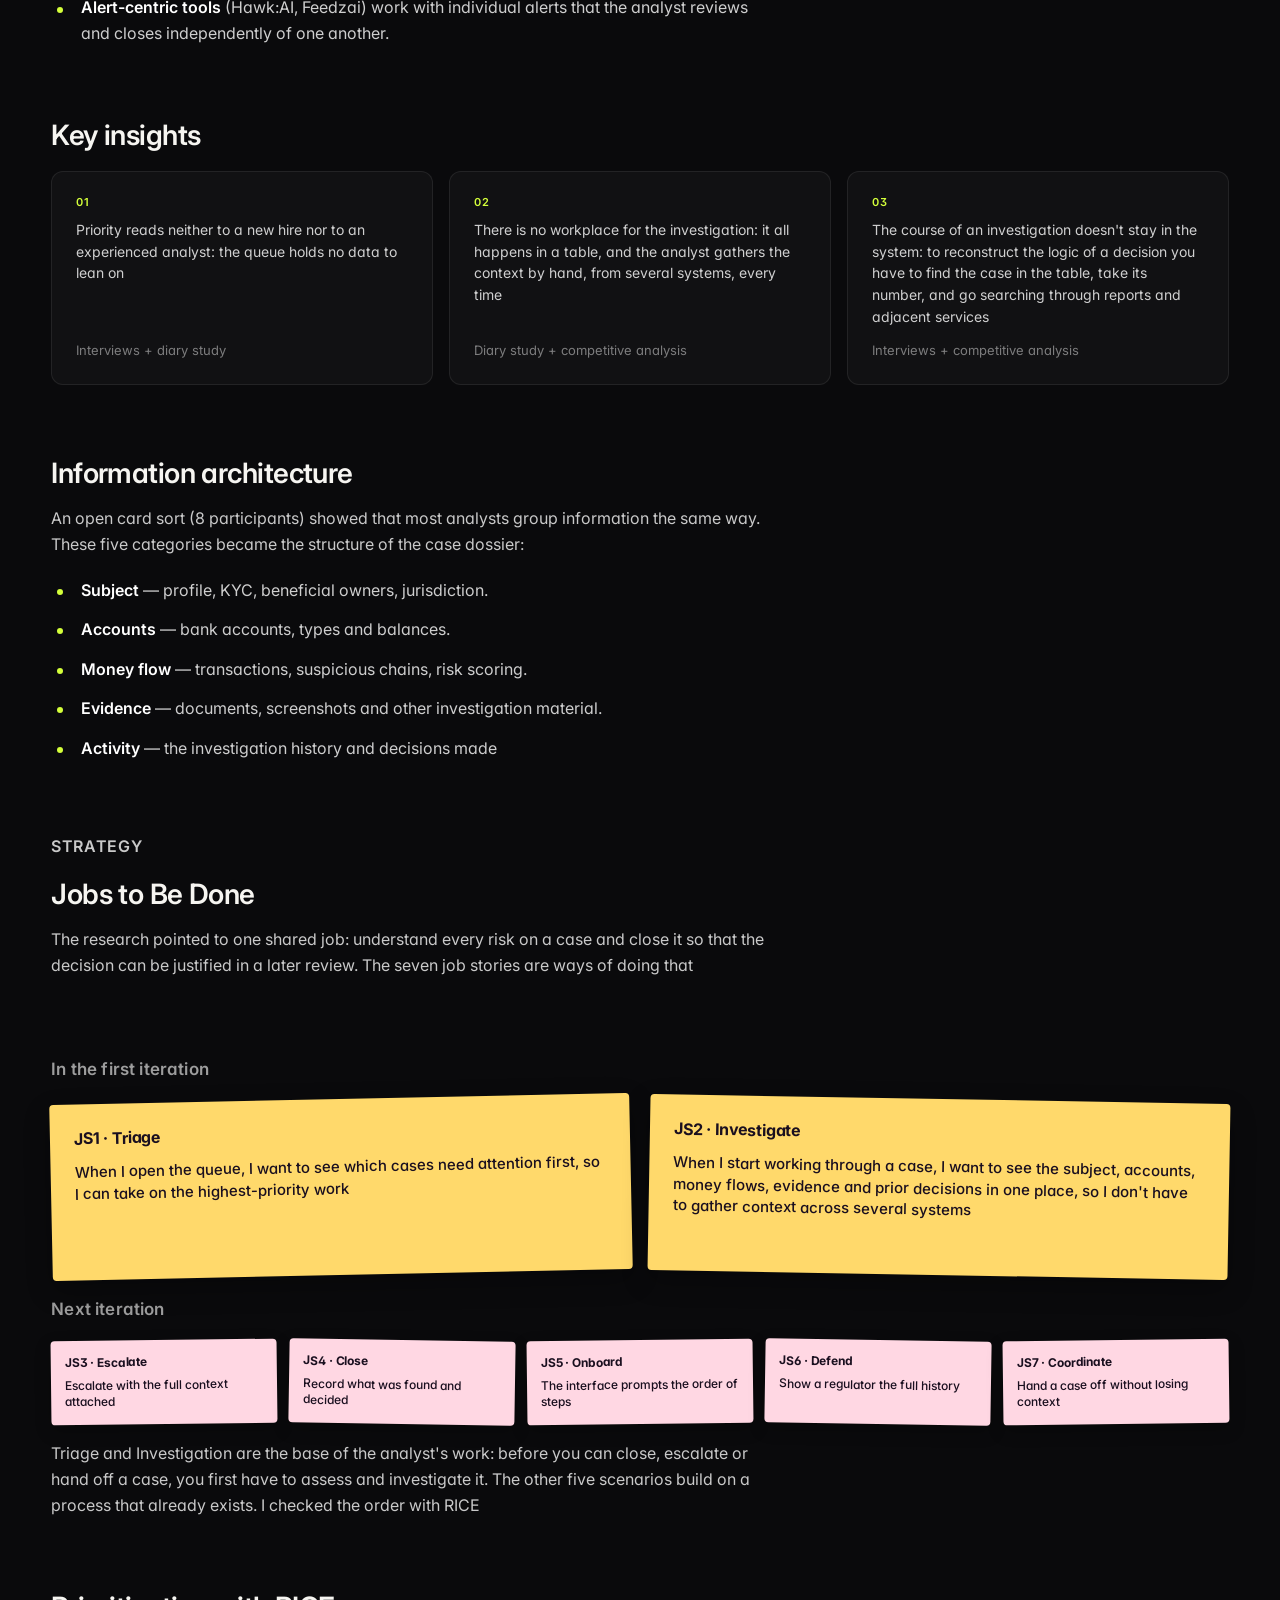
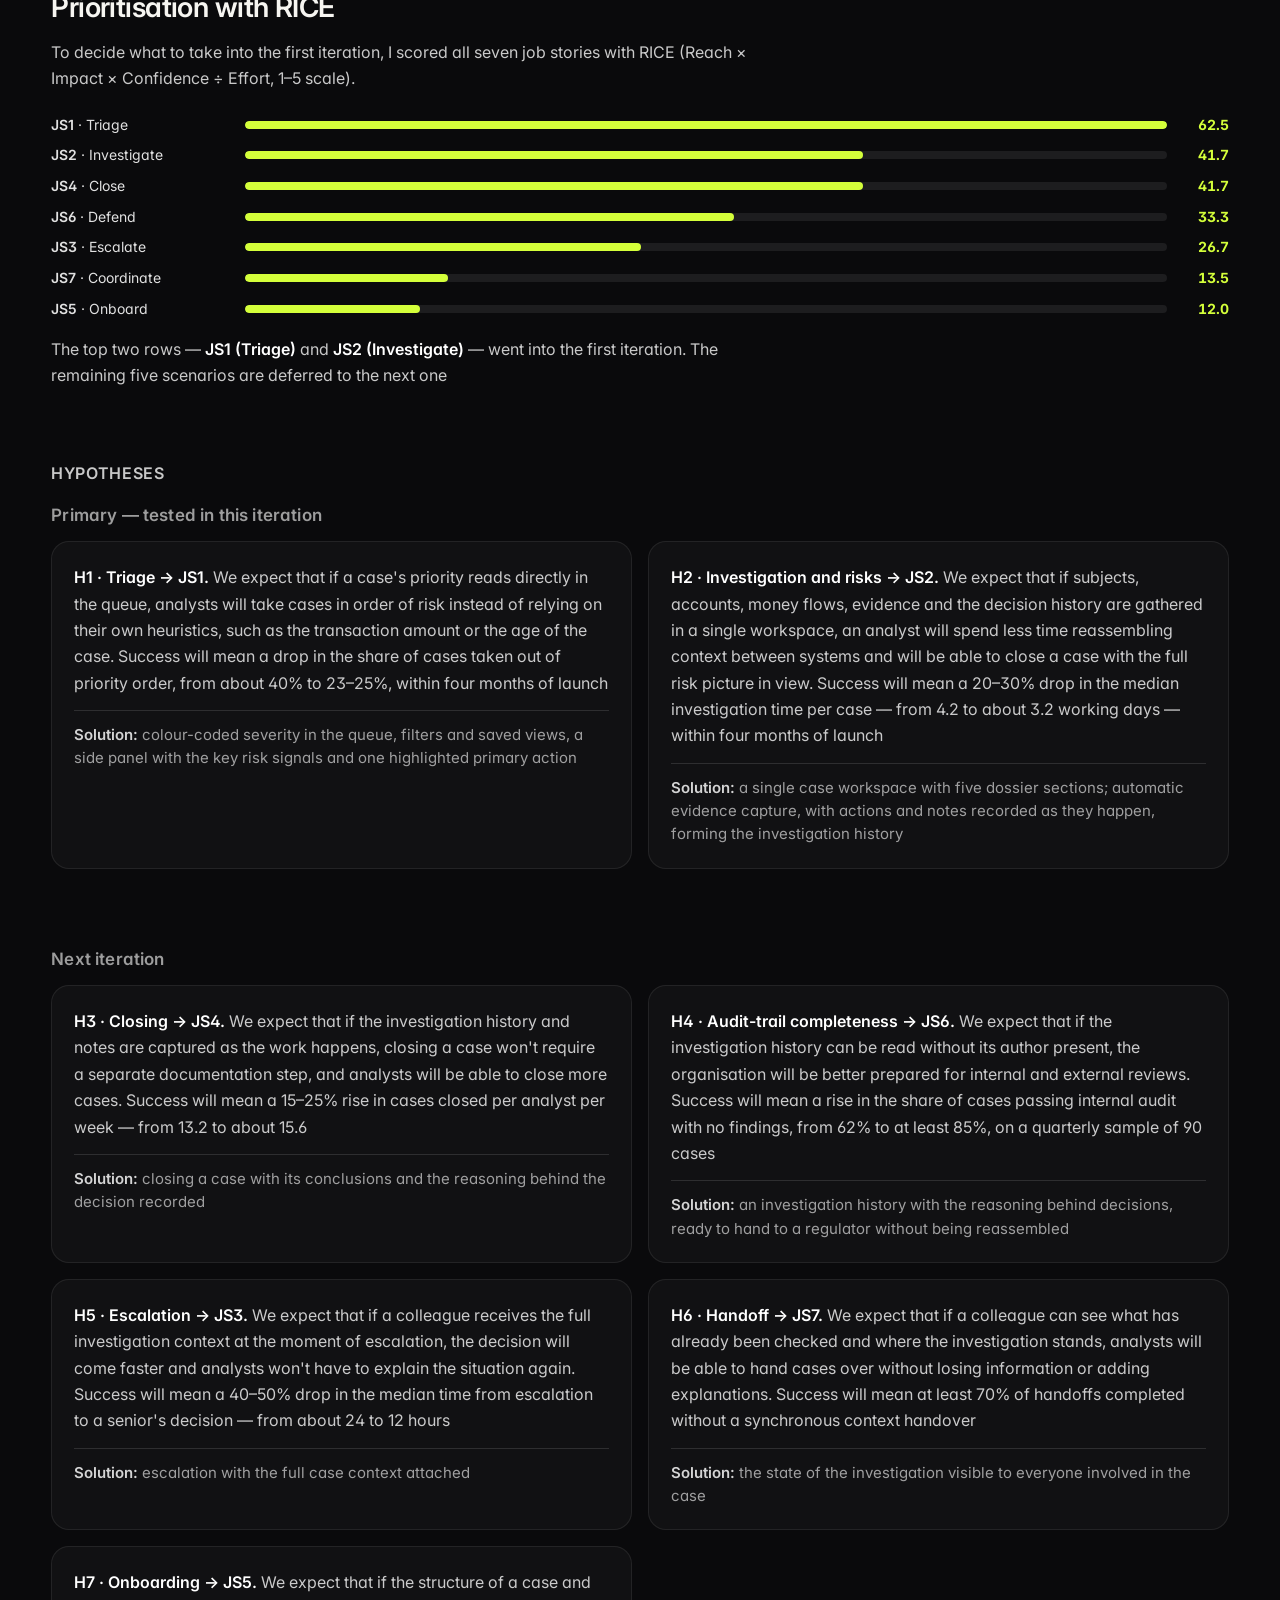
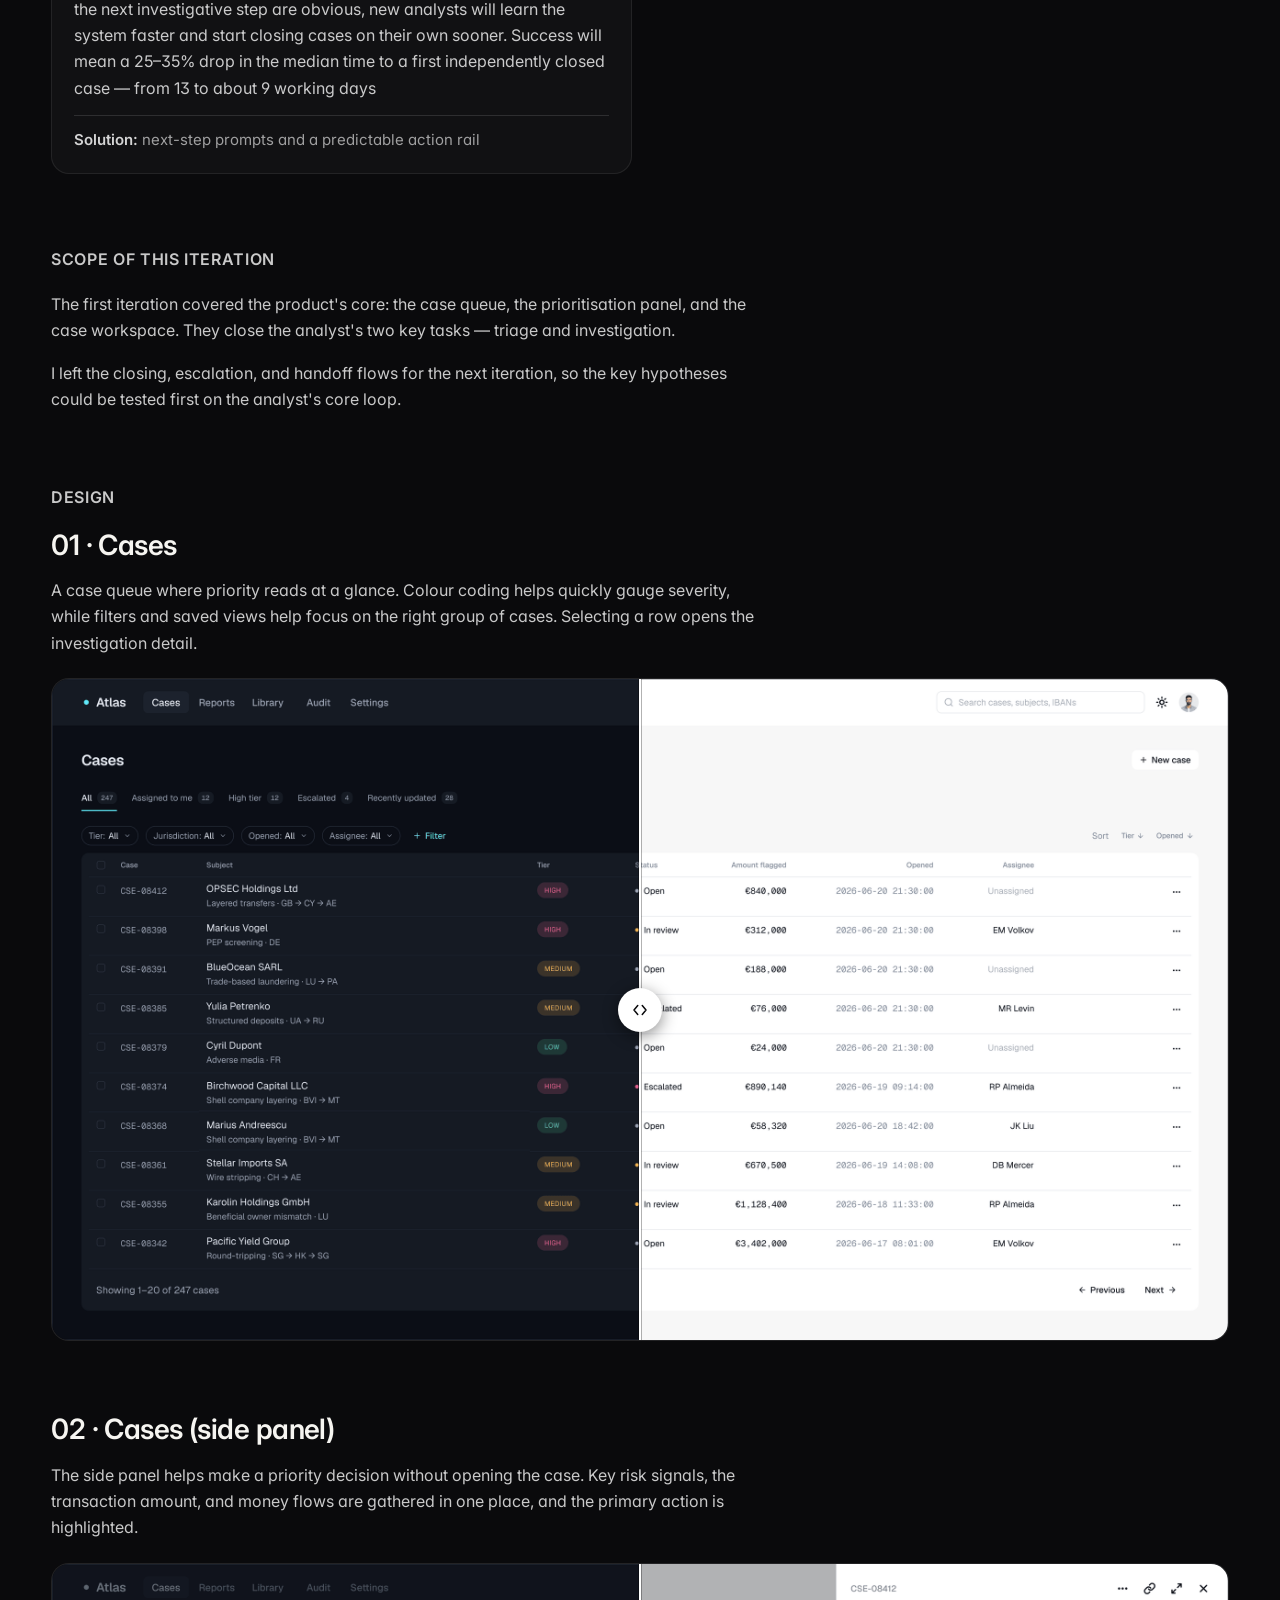
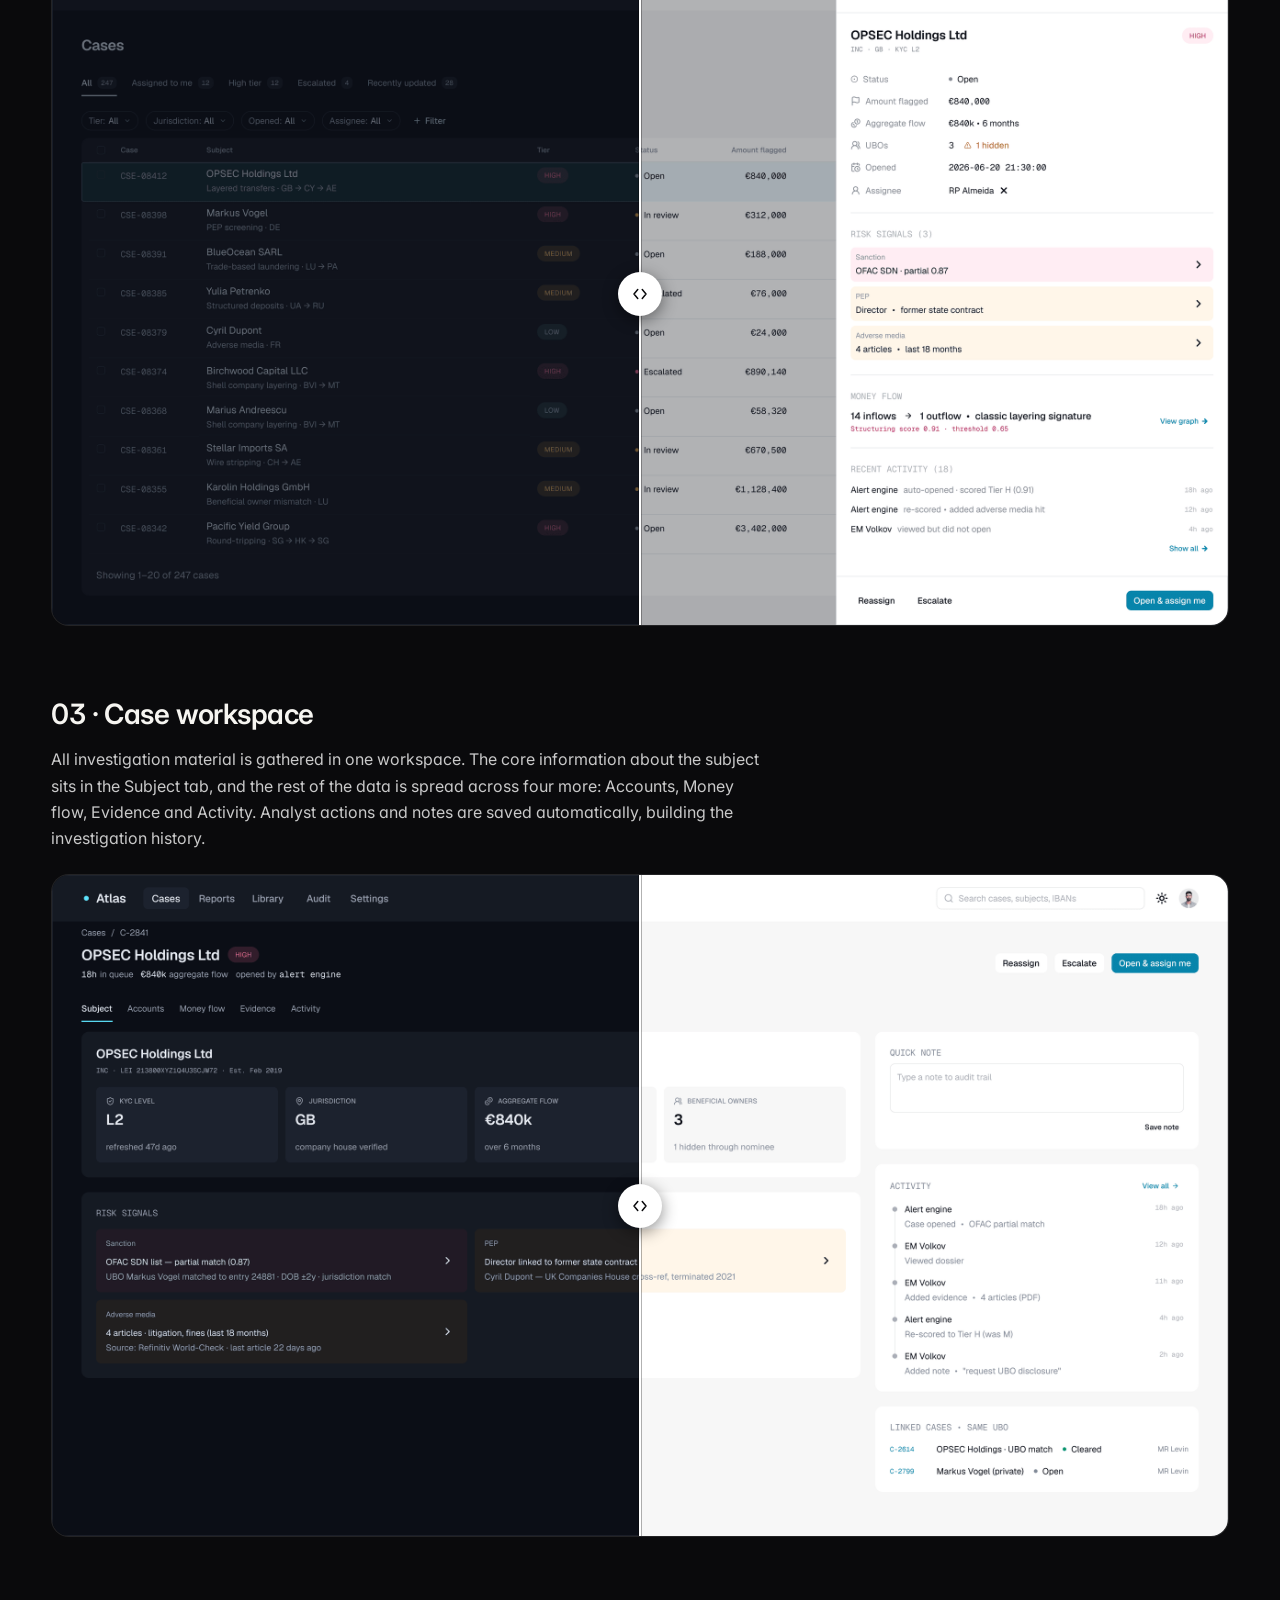
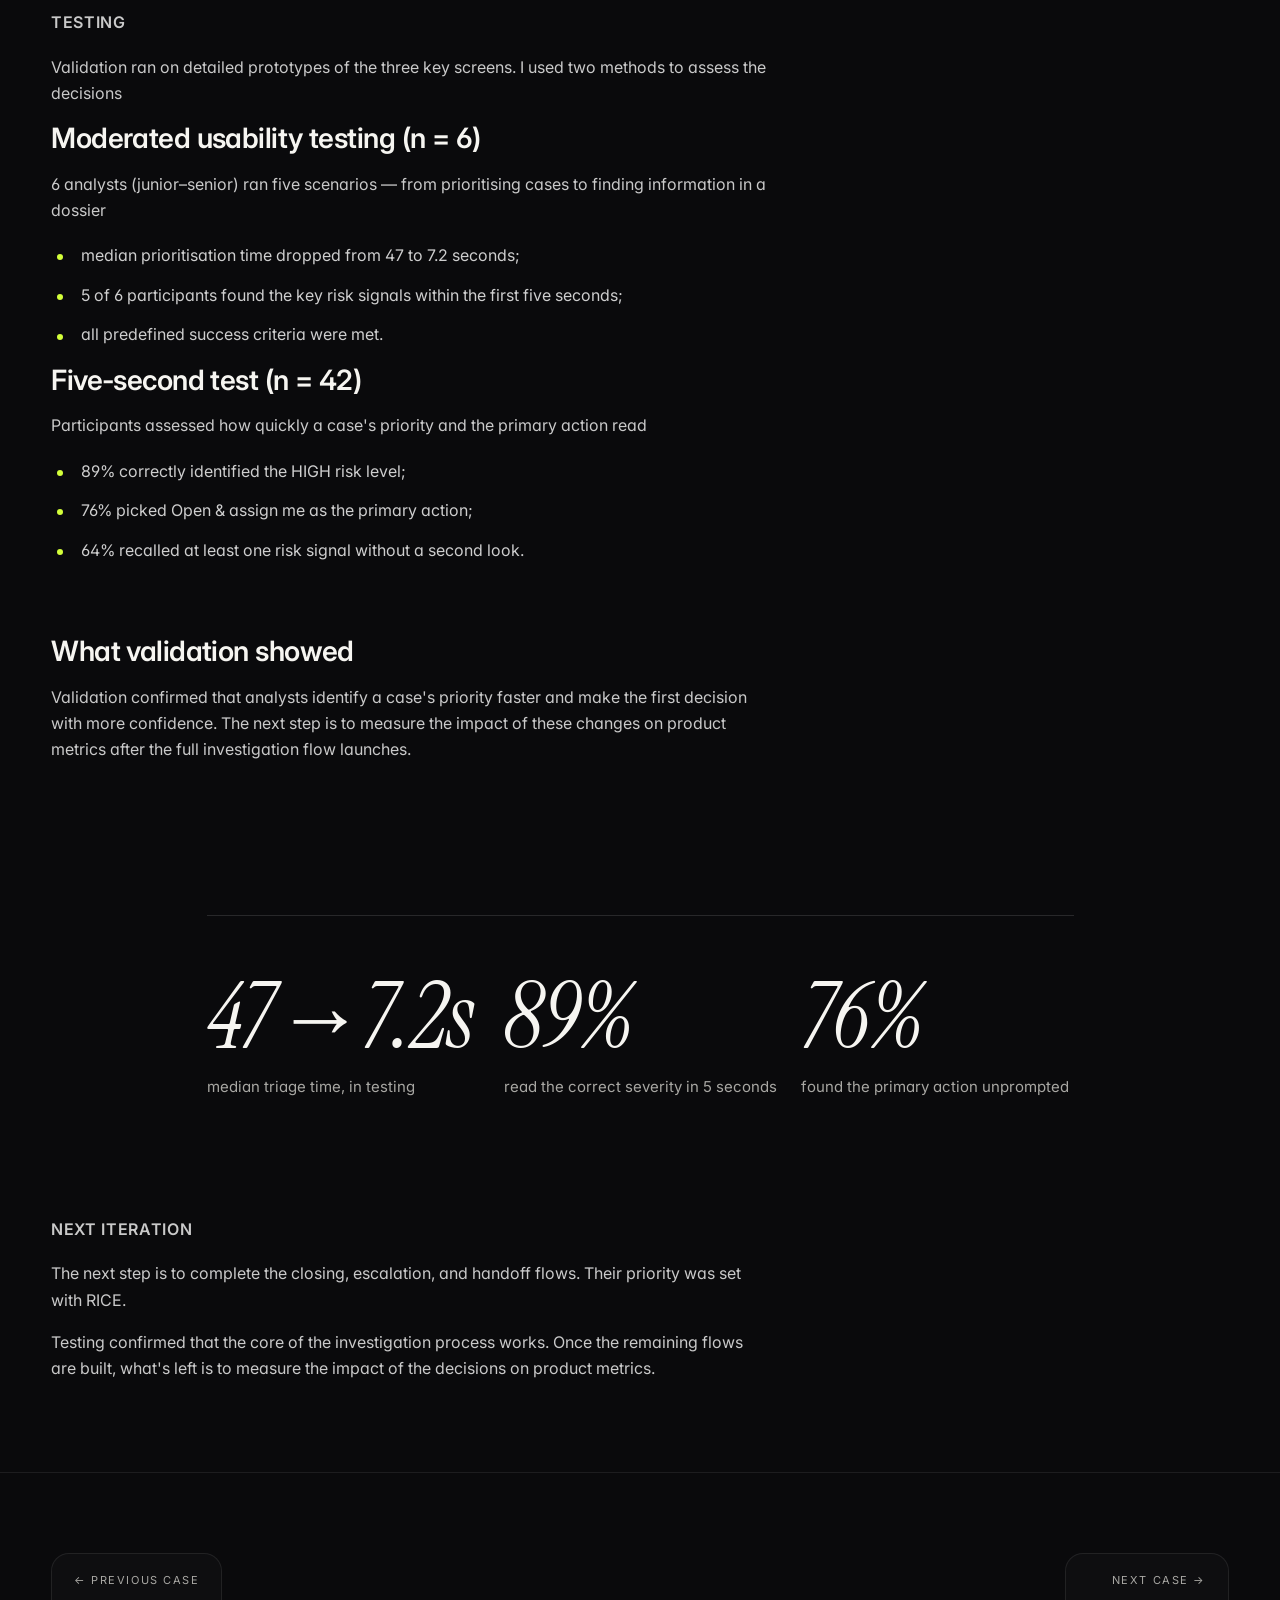
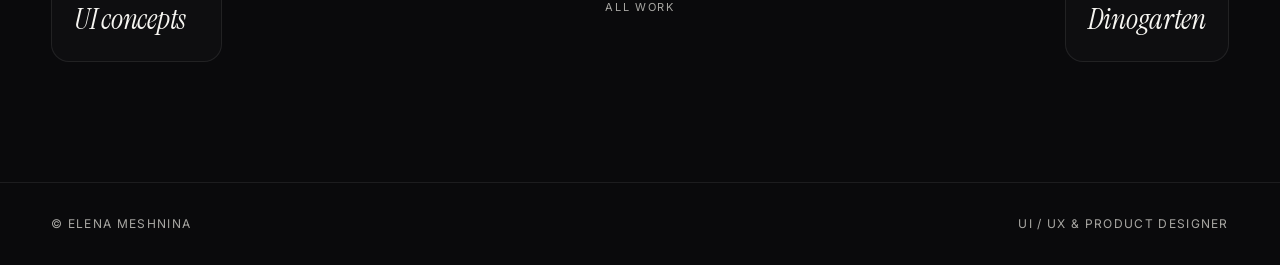
==== commit 6dc60634: "Make changes of previews and pills" ====
--- a/cases/atlas/index.html
+++ b/cases/atlas/index.html
@@ -308,7 +308,7 @@
 
   <div class="case__hero">
     <div class="case__meta">
-      <span class="chip"><span data-lang="en">AML compliance · B2B · Product design</span><span data-lang="ru">AML-комплаенс · B2B · Продуктовый дизайн</span></span>
+      <span class="case__tags"><span class="chip"><span data-lang="en">AML compliance</span><span data-lang="ru">AML-комплаенс</span></span><span class="chip"><span data-lang="en">B2B</span><span data-lang="ru">B2B</span></span><span class="chip"><span data-lang="en">Product design</span><span data-lang="ru">Продуктовый дизайн</span></span></span>
       <span class="case__num">01</span>
     </div>
     <h2 class="case__title">Atlas</h2>
--- a/styles.css
+++ b/styles.css
@@ -2126,3 +2126,74 @@
   .works-item:focus-visible .works-item__title,
   .works-item.is-active .works-item__title { transform: none; }
 }
+
+/* Full-bleed screenshots (Atlas): inset from the card edges, like the
+   tracker cover which has its padding baked into the image */
+.work-card__media--inset,
+.works-preview__slide--inset {
+  box-sizing: border-box;
+  display: flex;
+  align-items: center;
+  justify-content: center;
+}
+.work-card__media--inset { padding: clamp(14px, 1.8vw, 24px); }
+.works-preview__slide--inset { padding: clamp(14px, 1.6vw, 22px); }
+.work-card__media--inset img,
+.works-preview__slide--inset > img,
+.works-item__media--inset img {
+  width: auto;
+  height: auto;
+  max-width: 100%;
+  max-height: 100%;
+  border-radius: 10px;
+  box-shadow: 0 0 0 1px rgba(255,255,255,0.08), 0 18px 40px rgba(0,0,0,0.35);
+}
+body.is-light .work-card__media--inset img,
+body.is-light .works-preview__slide--inset > img,
+body.is-light .works-item__media--inset img {
+  box-shadow: 0 0 0 1px rgba(0,0,0,0.06), 0 16px 36px rgba(0,0,0,0.16);
+}
+@media (max-width: 960px) {
+  .works-item__media--inset {
+    box-sizing: border-box;
+    display: flex;
+    align-items: center;
+    justify-content: center;
+    padding: 14px;
+  }
+  .works-item__media--inset img { border-radius: 8px; }
+}
+
+/* Hero carousel: platform and domain as separate chips */
+.work-card__tags {
+  display: flex;
+  flex-wrap: wrap;
+  gap: 6px;
+}
+
+/* Case hero: one chip per tag, like Dinogarten */
+.case__tags {
+  display: flex;
+  flex-wrap: wrap;
+  gap: 8px;
+}
+
+/* Portfolio preview: wider pane so landscape screens read larger */
+.works-index {
+  grid-template-columns: minmax(0, 1fr) minmax(0, 1fr);
+  gap: clamp(32px, 4vw, 64px);
+}
+/* Tracker cover has wide transparent margins baked in — scale it up a bit */
+.works-preview__slide[data-slide="tracker"] > img { transform: scale(1.05); }
+.works-preview__hero-art {
+  align-items: center;
+  padding: clamp(16px, 1.8vw, 28px);
+  gap: clamp(12px, 1.6vw, 24px);
+}
+.works-preview__hero-art img {
+  max-width: 47%;
+  max-height: 100%;
+}
+@media (max-width: 960px) {
+  .works-index { grid-template-columns: 1fr; }
+}
